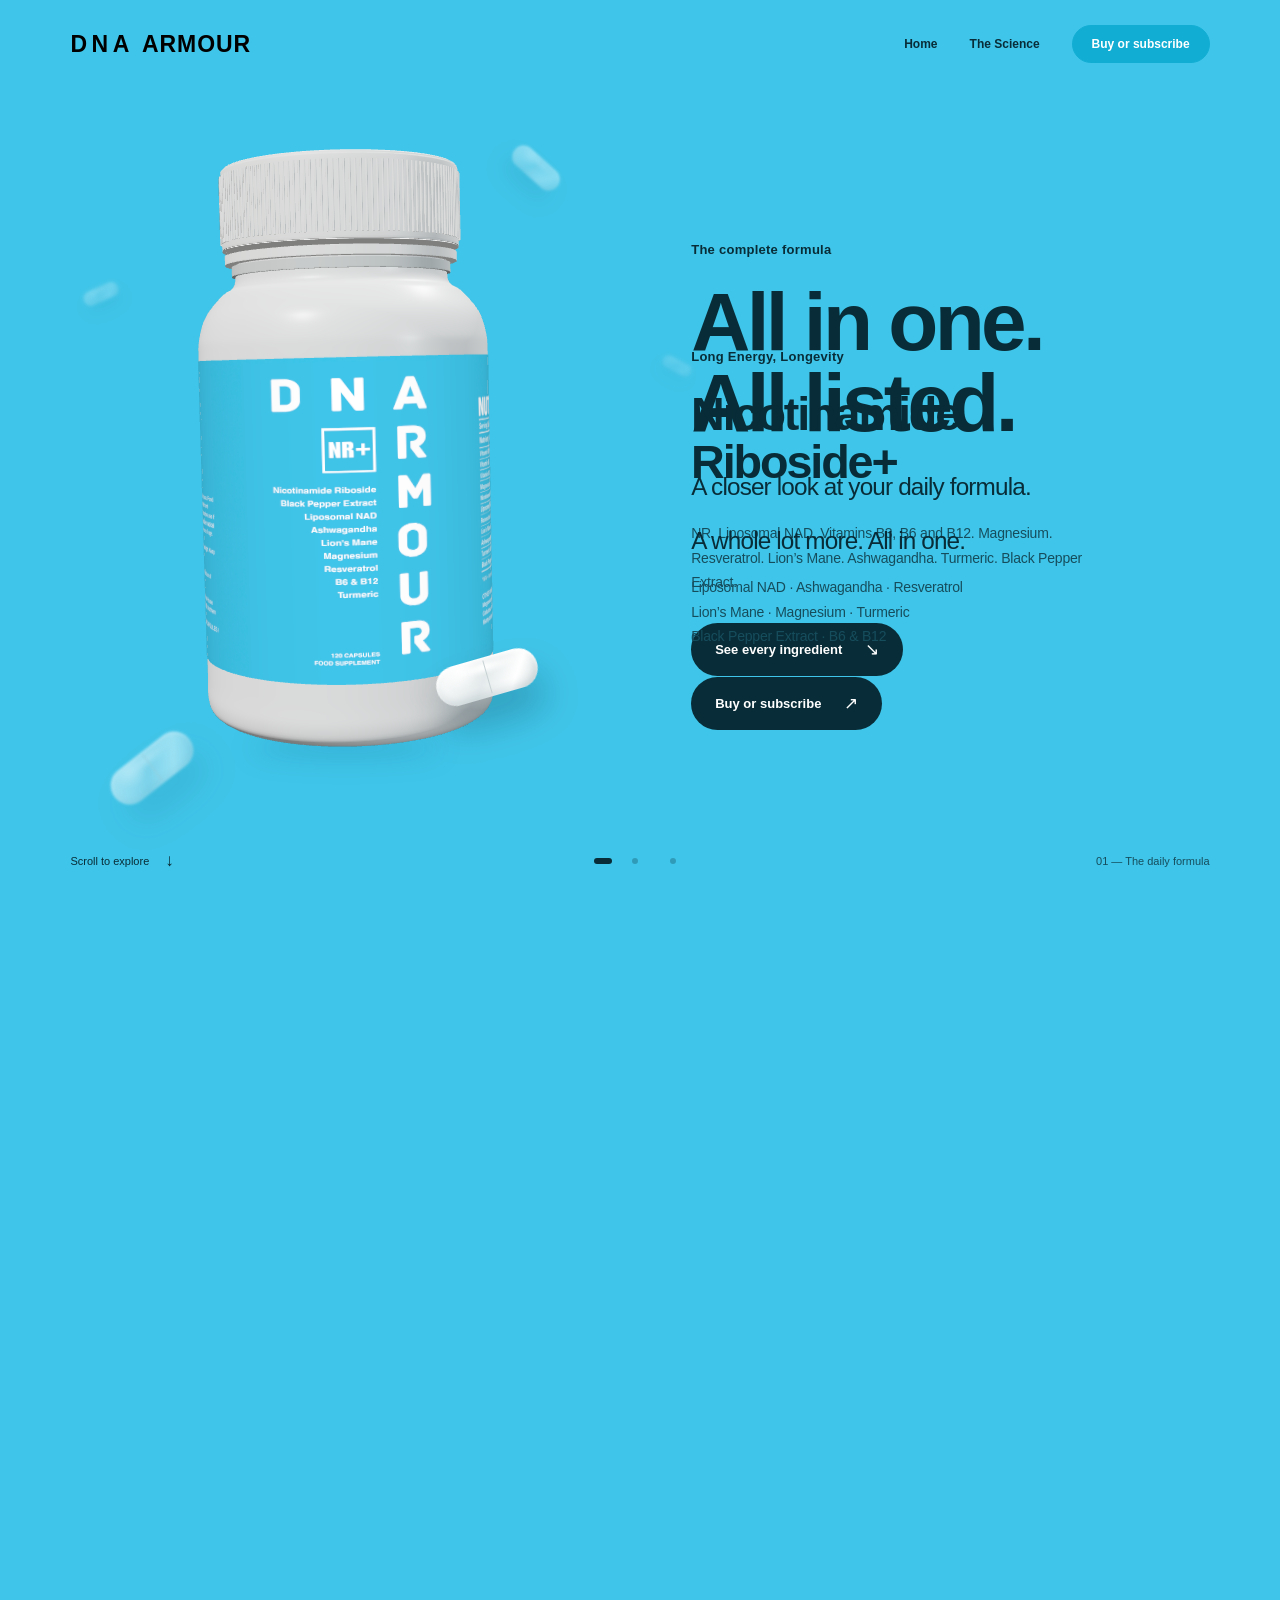
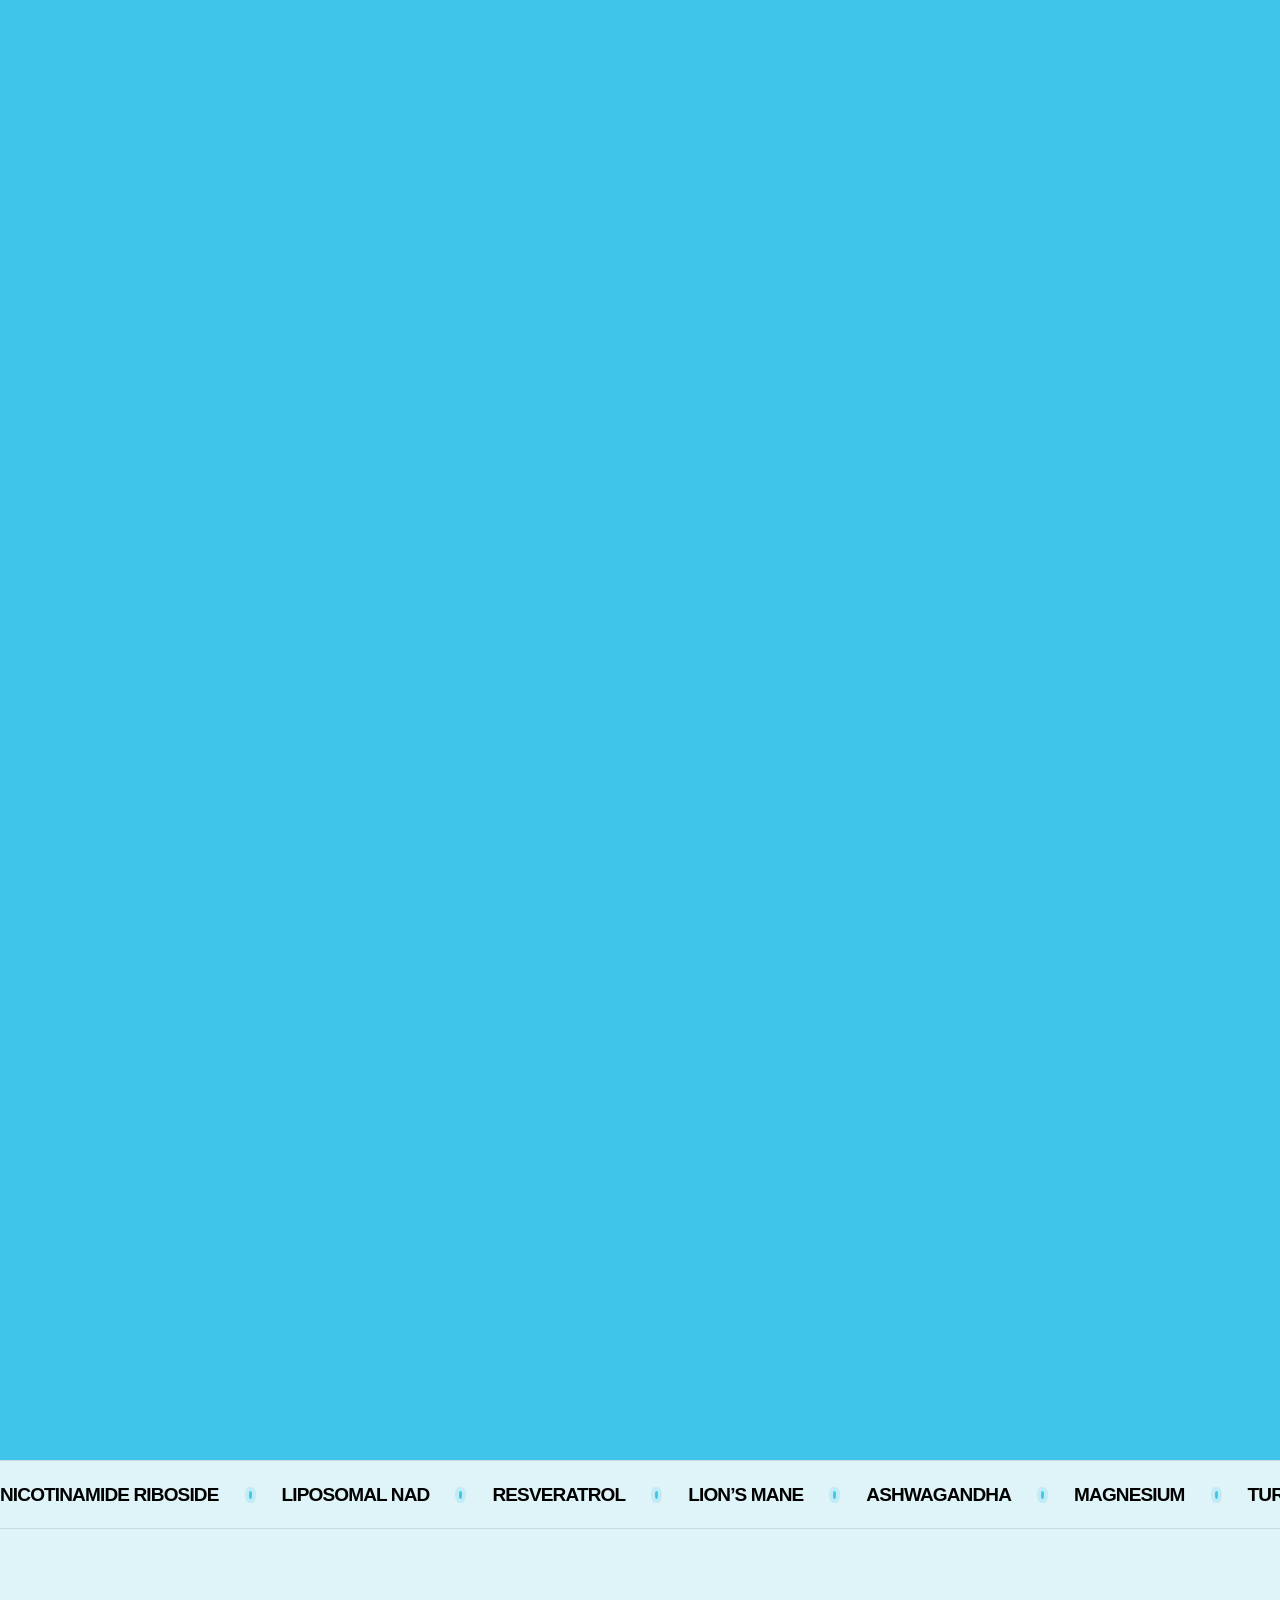
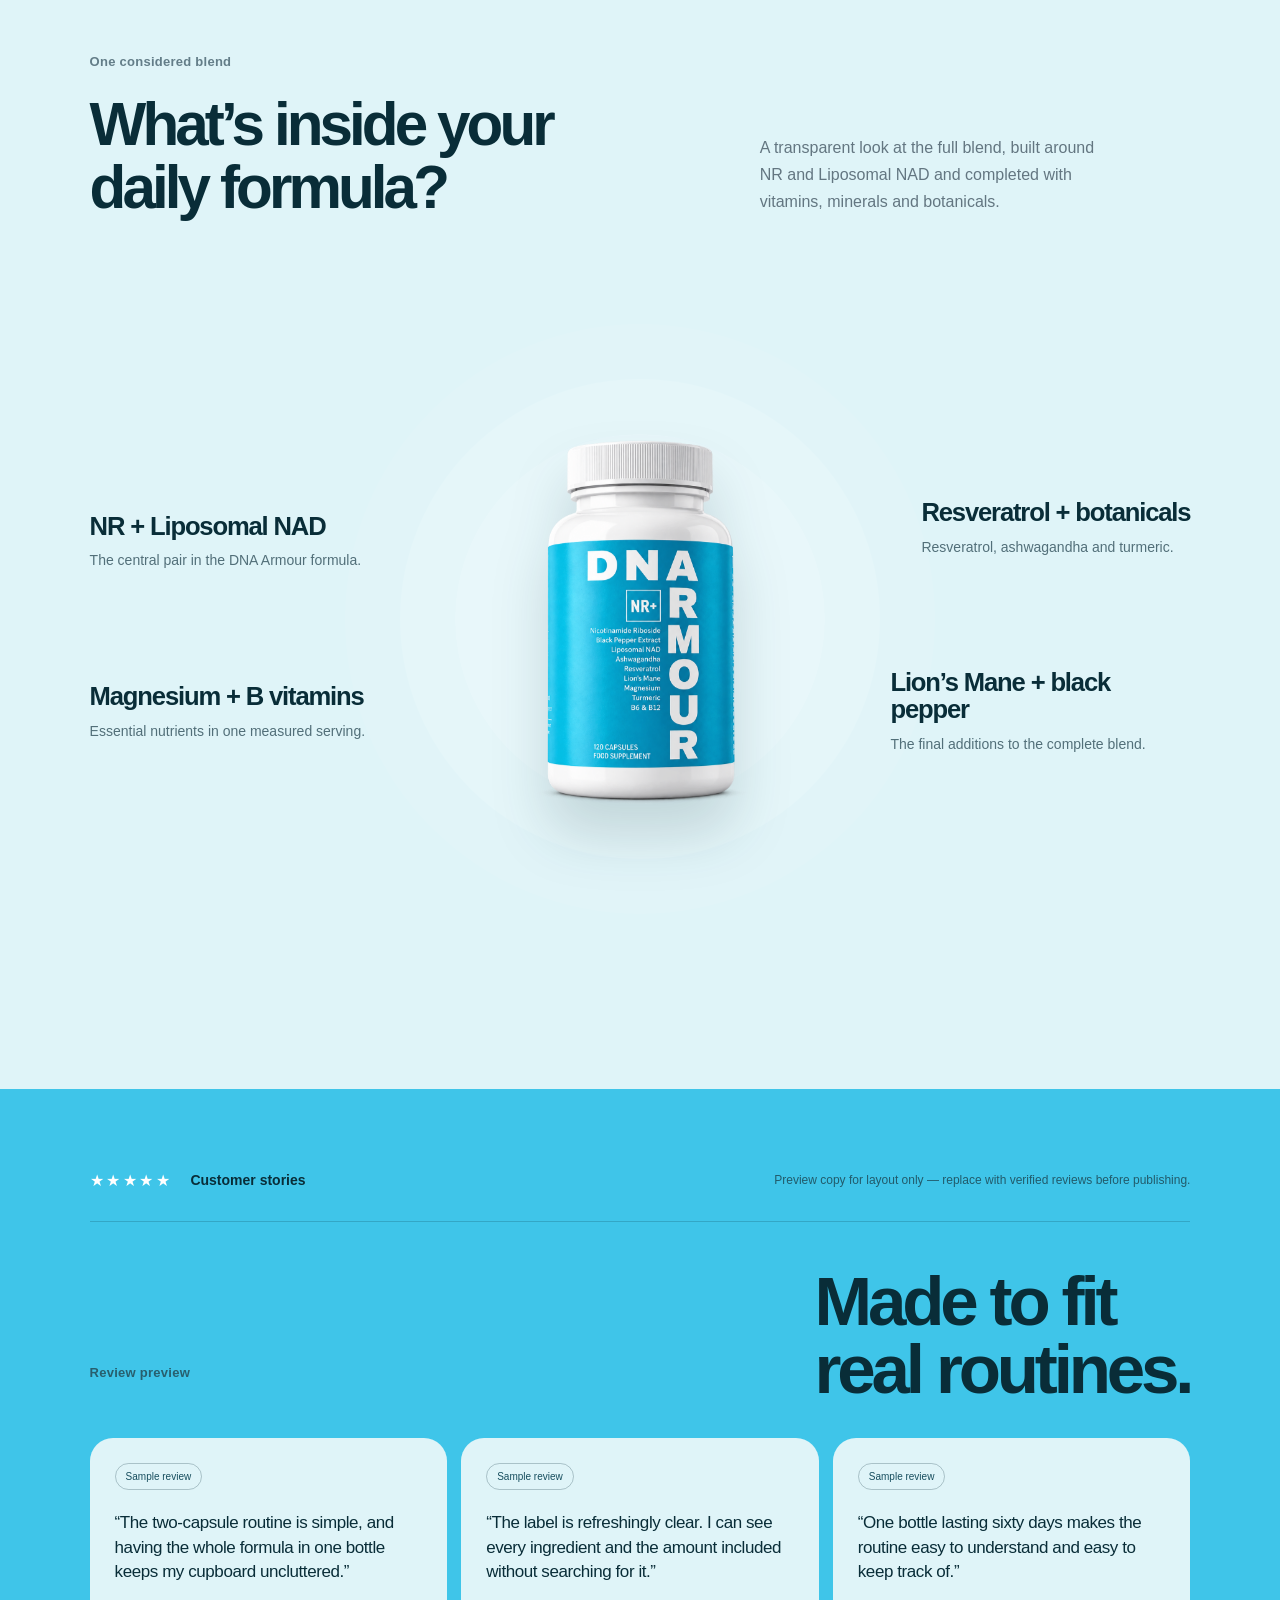
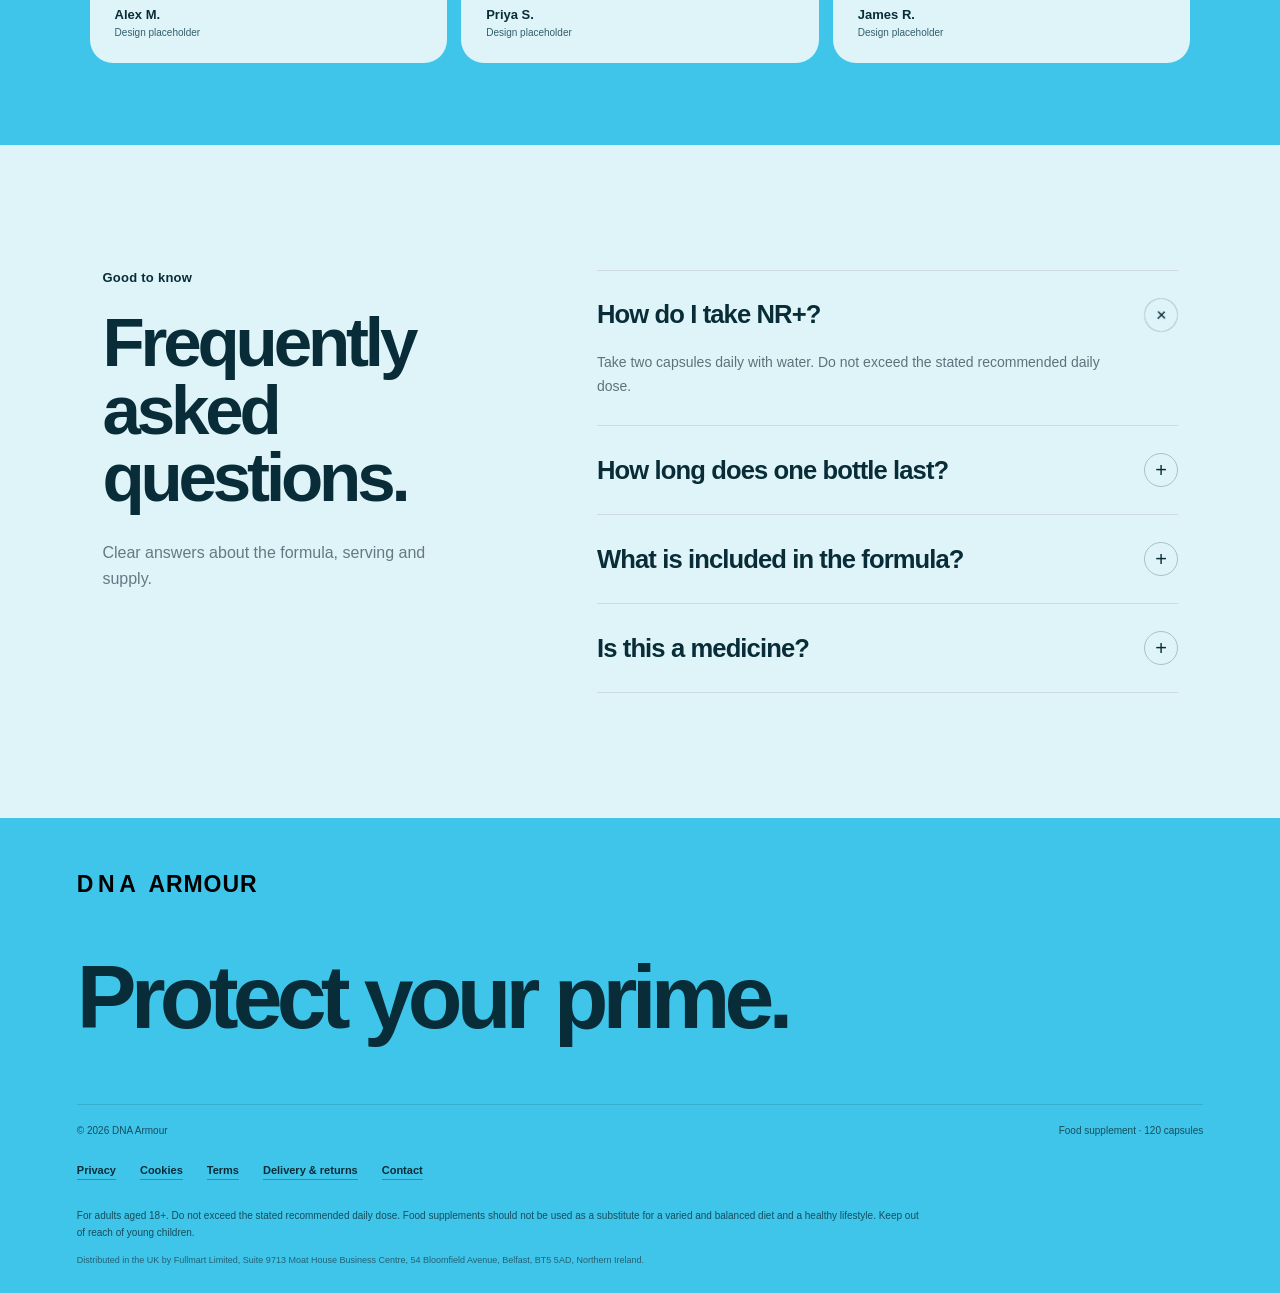
==== index.html @ 30b8a8f3 "Burger icon: solid black stroke, no button padding - stroke="#000" on all burger SVGs (was currentCo" ====
<!doctype html>
<html lang="en-GB">
<head>
  <meta charset="utf-8">
  <meta name="viewport" content="width=device-width, initial-scale=1">
  <meta name="description" content="DNA Armour NR+ - an all-in-one daily food supplement with Nicotinamide Riboside, Liposomal NAD, Resveratrol, Ashwagandha and essential vitamins.">
  <title>DNA Armour NR+ Nicotinamide Riboside | Protect Your Prime</title>
  <link rel="icon" href="data:image/svg+xml,%3Csvg xmlns='http://www.w3.org/2000/svg' viewBox='0 0 64 64'%3E%3Crect width='64' height='64' rx='14' fill='%233fc5e9'/%3E%3Cg fill='none' stroke='white' stroke-width='5' stroke-linecap='round' stroke-linejoin='round'%3E%3Cpolygon points='28,25.07 36,25.07 40,32 36,38.93 28,38.93 24,32'/%3E%3Cline x1='28' y1='25.07' x2='8' y2='8'/%3E%3Cline x1='36' y1='25.07' x2='56' y2='8'/%3E%3Cline x1='28' y1='38.93' x2='8' y2='56'/%3E%3Cline x1='36' y1='38.93' x2='56' y2='56'/%3E%3C/g%3E%3C/svg%3E">
  <link rel="stylesheet" href="styles.css">
  <script src="script.js" type="module"></script>
</head>
<body class="home-page">
  <a class="skip-link" href="#main">Skip to content</a>

  <header class="site-header home-header" data-header>
    <a class="brand header-wordmark" href="/" aria-label="DNA Armour home">
      <span class="brand-dna">DNA</span>
      <span class="brand-armour">ARMOUR</span>
    </a>
    <button class="nav-toggle" aria-label="Open menu" aria-expanded="false" aria-controls="primary-nav"><svg class="nav-toggle-svg" viewBox="0 0 24 24" width="24" height="24" fill="none" stroke="#000" stroke-linecap="round" stroke-linejoin="round" aria-hidden="true"><g class="icon-burger"><line x1="2" y1="5" x2="22" y2="5" stroke-width="2"/><line x1="2" y1="12" x2="22" y2="12" stroke-width="2"/><line x1="2" y1="19" x2="22" y2="19" stroke-width="2"/></g></svg><img class="icon-dna-img" src="assets/dna-icon.png" alt="" aria-hidden="true"></button>
    <nav id="primary-nav" aria-label="Primary navigation">
      <a href="/">Home</a>
      <a href="science.html">The Science</a>
      <a class="nav-cta" href="shop.html">Buy or subscribe</a>
    </nav>
  </header>

  <main id="main">
    <section class="story" id="top" aria-label="Discover DNA Armour NR+">
      <div class="product-stage">
        <div class="hero-capsules" aria-hidden="true">
          <i></i><i></i><i></i><i></i><i></i>
        </div>
        <div class="product-view" role="img" aria-label="Rotating white DNA Armour bottle, wrapped in the supplied cyan DNA label">
          <canvas id="bottle-canvas" aria-hidden="true"></canvas>
          <img class="bottle-fallback" src="assets/bottle-render.png" alt="" hidden>
          <span class="bottle-shadow" aria-hidden="true"></span>
        </div>
        <span class="hero-foreground-capsule" aria-hidden="true"></span>
        <div class="story-copy">
        <article class="story-step is-active" data-step="0">
          <div class="copy-card ingredient-roll-card formula-journey-card">
            <p class="eyebrow intro-only">Long Energy, Longevity</p>
            <div class="ingredient-roller">
              <ol class="ingredient-reel" aria-label="Ingredients in the daily formula">
                <li><h1>Nicotinamide<br> Riboside+</h1></li>
                <li><span>Liposomal NAD</span></li>
                <li><span>Resveratrol</span></li>
                <li><span>Lion’s Mane</span></li>
                <li><span>Ashwagandha</span></li>
                <li><span>Magnesium</span></li>
                <li><span>Turmeric</span></li>
                <li><span>Black Pepper<br> Extract</span></li>
                <li><span>Vitamin B3</span></li>
                <li><span>Vitamin B6</span></li>
                <li><span>Vitamin B12</span></li>
              </ol>
            </div>
            <div class="intro-only hero-support">
              <p class="lead">A whole lot more. All in one.</p>
              <p class="formula-summary">Liposomal NAD · Ashwagandha · Resveratrol<br>Lion’s Mane · Magnesium · Turmeric<br>Black Pepper Extract · B6 &amp; B12</p>
              <a class="pill-button" href="shop.html">Buy or subscribe <span aria-hidden="true">↗</span></a>
            </div>
            <p class="ingredient-roll-footer"><span data-ingredient-count aria-hidden="true">01 / 11</span><span>All in two daily capsules.</span></p>
          </div>
        </article>

        <article class="story-step" data-step="1">
          <div class="copy-card">
            <p class="eyebrow">The complete formula</p>
            <h2>All in one.<br>All listed.</h2>
            <p class="lead">A closer look at your daily formula.</p>
            <p class="formula-summary">NR. Liposomal NAD. Vitamins B3, B6 and B12. Magnesium. Resveratrol. Lion’s Mane. Ashwagandha. Turmeric. Black Pepper Extract.</p>
            <a class="pill-button" href="#ingredients">See every ingredient <span aria-hidden="true">↘</span></a>
          </div>
        </article>
        </div>
        <div class="story-bottom">
          <p class="scroll-cue">Scroll to explore <span aria-hidden="true">↓</span></p>
          <div class="story-controls" aria-label="Product views">
            <button type="button" data-view="0" aria-label="Front view" aria-pressed="true"><span></span></button>
            <button type="button" data-view="1" aria-label="Explore the ingredients" aria-pressed="false"><span></span></button>
            <button type="button" data-view="2" aria-label="Ingredients view" aria-pressed="false"><span></span></button>
          </div>
          <span class="view-caption">01 — The daily formula</span>
        </div>
      </div>
    </section>

    <section class="faq-section" aria-labelledby="faq-title">
      <div class="faq-heading reveal"><p class="eyebrow">Good to know</p><h2 id="faq-title">Frequently asked<br>questions.</h2><p>Clear answers about the formula, serving and supply.</p></div>
      <div class="faq-list reveal">
        <details open><summary>How do I take NR+?<span aria-hidden="true">+</span></summary><p>Take two capsules daily with water. Do not exceed the stated recommended daily dose.</p></details>
        <details><summary>How long does one bottle last?<span aria-hidden="true">+</span></summary><p>Each bottle contains 120 capsules, providing 60 daily servings at two capsules per day.</p></details>
        <details><summary>What is included in the formula?<span aria-hidden="true">+</span></summary><p>NR, Liposomal NAD, magnesium, resveratrol, Lion’s Mane, ashwagandha, turmeric, black pepper extract and vitamins B3, B6 and B12.</p></details>
        <details><summary>Is this a medicine?<span aria-hidden="true">+</span></summary><p>No. DNA Armour NR+ is a food supplement and should not replace a varied, balanced diet and healthy lifestyle.</p></details>
      </div>
    </section>

    <section class="trust-section" aria-labelledby="trust-title">
      <div class="trust-score reveal"><span aria-hidden="true">★★★★★</span><strong>Customer stories</strong><p>Preview copy for layout only — replace with verified reviews before publishing.</p></div>
      <div class="trust-heading reveal"><p class="eyebrow">Review preview</p><h2 id="trust-title">Made to fit<br>real routines.</h2></div>
      <div class="trust-grid review-grid">
        <article class="reveal"><span>Sample review</span><p class="review-quote">“The two-capsule routine is simple, and having the whole formula in one bottle keeps my cupboard uncluttered.”</p><div class="review-author"><strong>Alex M.</strong><small>Design placeholder</small></div></article>
        <article class="reveal"><span>Sample review</span><p class="review-quote">“The label is refreshingly clear. I can see every ingredient and the amount included without searching for it.”</p><div class="review-author"><strong>Priya S.</strong><small>Design placeholder</small></div></article>
        <article class="reveal"><span>Sample review</span><p class="review-quote">“One bottle lasting sixty days makes the routine easy to understand and easy to keep track of.”</p><div class="review-author"><strong>James R.</strong><small>Design placeholder</small></div></article>
      </div>
    </section>

    <section class="science-section" id="science" hidden>
      <div class="science-heading reveal">
        <p class="eyebrow">The science, clearly</p>
        <h2>What each ingredient<br>brings to the formula.</h2>
        <p>Beginning with the ingredients people know best, then moving into the compounds at the centre of current healthy-ageing research.</p>
      </div>

      <div class="science-grid">
        <article class="science-card science-card-wide reveal">
          <div class="science-art science-art-magnesium" aria-hidden="true"><span>Mg</span><i></i><i></i><i></i></div>
          <p class="science-index">01 · Essential mineral</p><h3>Magnesium</h3>
          <p>Magnesium helps hundreds of enzyme systems work and is required for energy production, muscle function and nerve signalling.</p>
          <a href="https://ods.od.nih.gov/factsheets/magnesium-healthProfessional/" target="_blank" rel="noopener">NIH fact sheet <span>↗</span></a>
        </article>

        <article class="science-card science-card-tall reveal">
          <svg class="science-art" viewBox="0 0 200 220" aria-hidden="true"><path d="M98 214c4-56 8-110 6-184M104 65c-32-5-50-18-64-42 35-3 58 10 64 42Zm0 42c28-10 49-28 59-54-37 1-58 18-59 54Zm-4 42c-30-4-53-21-65-48 39 0 61 17 65 48Z"/></svg>
          <p class="science-index">02 · Botanical</p><h3>Ashwagandha</h3>
          <p>Some preparations may help with stress and sleep. Human studies are often small and use different preparations, so the findings need careful interpretation.</p>
          <a href="https://www.nccih.nih.gov/health/ashwagandha" target="_blank" rel="noopener">NCCIH evidence summary <span>↗</span></a>
        </article>

        <article class="science-card reveal">
          <svg class="science-art science-art-root" viewBox="0 0 240 180" aria-hidden="true"><path d="M24 115c41-49 76-56 102-25 20-38 51-49 91-30-5 29-29 47-72 53-7 33-31 50-70 51 4-23-2-39-18-49-11 6-22 7-33 0Z"/><path d="m116 89-19-50m25 43 25-60m-54 81-56-26"/></svg>
          <p class="science-index">03 · Root + extract</p><h3>Turmeric + black pepper</h3>
          <p>Turmeric contains curcuminoids. Piperine from black pepper is often paired with curcumin to increase its bioavailability; clinical evidence remains mixed.</p>
          <a href="https://www.nccih.nih.gov/health/turmeric" target="_blank" rel="noopener">NCCIH evidence summary <span>↗</span></a>
        </article>

        <article class="science-card reveal">
          <svg class="science-art science-art-mushroom" viewBox="0 0 220 190" aria-hidden="true"><path d="M29 99c7-48 39-74 81-74 47 0 76 26 82 74-35 9-56 9-81 2-28 8-51 8-82-2Z"/><path d="M90 99c-1 34-9 49-24 70 29 9 59 9 88 0-17-22-23-38-24-69"/></svg>
          <p class="science-index">04 · Mushroom extract</p><h3>Lion’s Mane</h3>
          <p>Early human research has explored mood and cognitive function. Results from intervention studies are mixed, and larger trials are still needed.</p>
          <a href="https://pubmed.ncbi.nlm.nih.gov/38246232/" target="_blank" rel="noopener">Human evidence review <span>↗</span></a>
        </article>

        <article class="science-card science-card-wide science-card-cyan reveal">
          <div class="science-art science-art-nad" aria-hidden="true"><span>NR</span><i></i><span>NAD+</span><i></i></div>
          <p class="science-index">05 · Cellular cofactor research</p><h3>Nicotinamide Riboside + NAD</h3>
          <p>NR is a precursor the body can use to make NAD+, a cofactor central to cellular energy metabolism. Human trials show NR can raise blood NAD+; broader outcome benefits are still being studied.</p>
          <a href="https://pubmed.ncbi.nlm.nih.gov/37994989/" target="_blank" rel="noopener">Randomised human trial <span>↗</span></a>
        </article>

        <article class="science-card reveal">
          <svg class="science-art science-art-grape" viewBox="0 0 220 200" aria-hidden="true"><path d="M106 68c-4-23 3-42 23-56M121 34c24-16 44-16 60 0-21 15-41 15-60 0Z"/><circle cx="83" cy="80" r="23"/><circle cx="127" cy="82" r="23"/><circle cx="62" cy="119" r="23"/><circle cx="106" cy="121" r="23"/><circle cx="148" cy="120" r="23"/><circle cx="85" cy="158" r="23"/><circle cx="127" cy="160" r="23"/></svg>
          <p class="science-index">06 · Polyphenol</p><h3>Resveratrol</h3>
          <p>A plant polyphenol studied across many areas of human health. Reviews describe promising signals, while emphasising that larger, higher-quality clinical trials are needed.</p>
          <a href="https://pubmed.ncbi.nlm.nih.gov/38255828/" target="_blank" rel="noopener">Clinical-trial review <span>↗</span></a>
        </article>

        <article class="science-card science-card-dark reveal">
          <div class="science-art science-art-vitamins" aria-hidden="true"><span>B3</span><span>B6</span><span>B12</span></div>
          <p class="science-index">07 · Essential vitamins</p><h3>B vitamins</h3>
          <p>B6 supports more than 100 enzyme reactions involved in metabolism. B12 has a role in energy metabolism; extra B12 does not enhance performance when nutritional status is already sufficient.</p>
          <a href="https://ods.od.nih.gov/factsheets/VitaminB12-HealthProfessional/" target="_blank" rel="noopener">NIH fact sheet <span>↗</span></a>
        </article>
      </div>
      <a class="science-page-link" href="science.html">Explore all ingredient research <span aria-hidden="true">↗</span></a>
      <p class="science-note">This section explains the research landscape and does not claim that this product treats or prevents disease. Ingredient evidence does not establish the effect of the finished blend.</p>
    </section>

    <section class="marquee" aria-hidden="true">
      <div class="marquee-track">
        <span>Nicotinamide Riboside</span><i></i><span>Liposomal NAD</span><i></i><span>Resveratrol</span><i></i><span>Lion’s Mane</span><i></i><span>Ashwagandha</span><i></i><span>Magnesium</span><i></i><span>Turmeric</span><i></i><span>B6 + B12</span><i></i>
        <span>Nicotinamide Riboside</span><i></i><span>Liposomal NAD</span><i></i><span>Resveratrol</span><i></i><span>Lion’s Mane</span><i></i><span>Ashwagandha</span><i></i><span>Magnesium</span><i></i><span>Turmeric</span><i></i><span>B6 + B12</span><i></i>
      </div>
    </section>

    <section class="formula-section formula-showcase" id="formula">
      <div class="section-heading reveal">
        <p class="eyebrow">One considered blend</p>
        <h2>What’s inside your<br>daily formula?</h2>
        <p>A transparent look at the full blend, built around NR and Liposomal NAD and completed with vitamins, minerals and botanicals.</p>
      </div>
      <div class="formula-focus">
        <div class="formula-points formula-points-left">
          <article class="reveal"><h3>NR + Liposomal NAD</h3><p>The central pair in the DNA Armour formula.</p></article>
          <article class="reveal"><h3>Magnesium + B vitamins</h3><p>Essential nutrients in one measured serving.</p></article>
        </div>
        <div class="formula-product reveal"><img src="assets/dna-bottle-transparent.png" alt="DNA Armour NR+ bottle on a transparent background" loading="lazy"></div>
        <div class="formula-points formula-points-right">
          <article class="reveal"><h3>Resveratrol + botanicals</h3><p>Resveratrol, ashwagandha and turmeric.</p></article>
          <article class="reveal"><h3>Lion’s Mane + black pepper</h3><p>The final additions to the complete blend.</p></article>
        </div>
      </div>
    </section>

    <section class="statement-section" hidden>
      <div class="statement-mark reveal">“</div>
      <blockquote class="reveal">A stronger daily ritual should feel simple.</blockquote>
      <p class="reveal">Two capsules. One considered formula. No complicated stack.</p>
    </section>

    <section class="ingredients-section" id="ingredients" hidden>
      <div class="ingredients-intro reveal">
        <p class="eyebrow">Nutritional information</p>
        <h2>What’s inside.</h2>
        <p>Per daily intake of 2 capsules. 60 servings per container.</p>
        <a class="text-link dark-link" href="assets/dna-label.pdf" target="_blank" rel="noopener">View the complete label <span aria-hidden="true">↗</span></a>
      </div>

      <div class="ingredient-table reveal" role="table" aria-label="Nutritional information per two capsules">
        <div class="table-row table-head" role="row">
          <span role="columnheader">Nutrient / substance</span><span role="columnheader">Daily amount</span><span role="columnheader">% NRV</span>
        </div>
        <div class="table-row" role="row"><span role="cell">Vitamin B3 (Niacin)</span><strong role="cell">15 mg NE</strong><span role="cell">94%</span></div>
        <div class="table-row" role="row"><span role="cell">Vitamin B6</span><strong role="cell">5 mg</strong><span role="cell">357%</span></div>
        <div class="table-row" role="row"><span role="cell">Vitamin B12</span><strong role="cell">2,000 µg</strong><span role="cell">80,000%</span></div>
        <div class="table-row" role="row"><span role="cell">Magnesium</span><strong role="cell">50 mg</strong><span role="cell">13%</span></div>
        <div class="table-row" role="row"><span role="cell">Nicotinamide Riboside Chloride</span><strong role="cell">300 mg</strong><span role="cell">†</span></div>
        <div class="table-row" role="row"><span role="cell">Liposomal NAD <small>(as Nicotinamide Riboside)</small></span><strong role="cell">400 mg</strong><span role="cell">†</span></div>
        <div class="table-row" role="row"><span role="cell">Resveratrol <small>(trans-resveratrol 50%)</small></span><strong role="cell">150 mg</strong><span role="cell">†</span></div>
        <div class="table-row" role="row"><span role="cell">Lion’s Mane Extract</span><strong role="cell">25 mg</strong><span role="cell">†</span></div>
        <div class="table-row" role="row"><span role="cell">Ashwagandha Root Powder</span><strong role="cell">25 mg</strong><span role="cell">†</span></div>
        <div class="table-row" role="row"><span role="cell">Turmeric Root Powder</span><strong role="cell">25 mg</strong><span role="cell">†</span></div>
        <div class="table-row" role="row"><span role="cell">Black Pepper Extract</span><strong role="cell">5 mg</strong><span role="cell">†</span></div>
        <p class="table-note">NRV = Nutrient Reference Value · † NRV not established</p>
      </div>
    </section>

    <section class="ritual-section" id="ritual" hidden>
      <div class="ritual-visual reveal">
        <span class="ritual-ring ring-one"></span>
        <span class="ritual-ring ring-two"></span>
        <img src="assets/dna-bottle-transparent.png" alt="DNA Armour NR+ bottle on a transparent background" loading="lazy">
        <span class="ritual-capsules" aria-hidden="true"><i></i><i></i><i></i></span>
      </div>
      <div class="ritual-copy reveal">
        <p class="eyebrow">Your daily ritual</p>
        <h2>Two capsules.<br>Once a day.</h2>
        <p>120 capsules provide a 60-day supply when taken as the stated daily serving.</p>
        <div class="ritual-details">
          <div><span>Serving</span><strong>2 capsules</strong></div>
          <div><span>Supply</span><strong>60 days</strong></div>
          <div><span>Format</span><strong>Food supplement</strong></div>
        </div>
        <p class="caution">Do not exceed the stated recommended daily dose. Food supplements should not be used as a substitute for a varied and balanced diet and a healthy lifestyle.</p>
      </div>
    </section>
  </main>

  <footer>
    <a class="brand footer-brand header-wordmark" href="#top" aria-label="Back to top"><span class="brand-dna">DNA</span><span class="brand-armour">ARMOUR</span></a>
    <p>Protect your prime.</p>
    <div class="footer-meta">
      <span>© <span data-year></span> DNA Armour</span>
      <span>Food supplement · 120 capsules</span>
    </div>
    <nav class="legal-links" aria-label="Legal information"><a href="legal.html#privacy">Privacy</a><a href="legal.html#cookies">Cookies</a><a href="legal.html#terms">Terms</a><a href="legal.html#delivery">Delivery &amp; returns</a><a href="legal.html#contact">Contact</a></nav>
    <p class="footer-compliance">For adults aged 18+. Do not exceed the stated recommended daily dose. Food supplements should not be used as a substitute for a varied and balanced diet and a healthy lifestyle. Keep out of reach of young children.</p>
    <address>Distributed in the UK by Fullmart Limited, Suite 9713 Moat House Business Centre, 54 Bloomfield Avenue, Belfast, BT5 5AD, Northern Ireland.</address>
  </footer>
  <script>!function(){var b=document.querySelector('.nav-toggle'),h=document.querySelector('.site-header');if(!b)return;b.addEventListener('click',function(){var o=h.hasAttribute('data-nav-open');h[o?'removeAttribute':'setAttribute']('data-nav-open','');b.setAttribute('aria-expanded',o?'false':'true')});document.querySelectorAll('#primary-nav a').forEach(function(a){a.addEventListener('click',function(){h.removeAttribute('data-nav-open');b.setAttribute('aria-expanded','false')})});document.addEventListener('keydown',function(e){if(e.key==='Escape'){h.removeAttribute('data-nav-open');b.setAttribute('aria-expanded','false')}})}();</script>
</body>
</html>
---- styles.css ----
:root{--cyan:#3fc5e9;--ink:#092d38;--ink-soft:#315460;--mist:#dff4f8;--line:#dce3e6;--sans:-apple-system,BlinkMacSystemFont,"Helvetica Neue",Helvetica,Arial,sans-serif;--ease:cubic-bezier(.22,1,.36,1)}
*{box-sizing:border-box}html{scroll-behavior:smooth;scroll-padding-top:90px}body{margin:0;background:var(--mist);color:var(--ink);font-family:var(--sans);-webkit-font-smoothing:antialiased}a{color:inherit}img{display:block;max-width:100%}button{font:inherit}button,a{-webkit-tap-highlight-color:transparent}a:focus-visible,button:focus-visible{outline:3px solid #08384a;outline-offset:5px}.skip-link{position:fixed;top:-100px;left:16px;z-index:100;background:white;padding:12px}.skip-link:focus{top:12px}[hidden]{display:none!important}
.site-header{position:fixed;inset:0 0 auto;z-index:30;display:flex;align-items:center;justify-content:space-between;height:88px;padding:0 5.5vw;transition:background .3s,box-shadow .3s}.site-header.is-scrolled{background:rgb(255 255 255 / .86);backdrop-filter:blur(18px);box-shadow:0 1px 0 #092d3810}.site-header.on-story{background:transparent;box-shadow:none;backdrop-filter:none}.brand{display:inline-grid;grid-template-columns:auto auto;align-items:center;gap:3px 9px;text-decoration:none;font-weight:800}.brand-dna{font-size:25px;letter-spacing:5px;line-height:1}.brand-armour{grid-column:1;grid-row:2;font-size:8px;letter-spacing:3px}.brand-mark{grid-column:2;grid-row:1 / 3;border:1px solid;padding:7px 4px;font-size:11px;letter-spacing:-.6px}nav{display:flex;align-items:center;gap:32px;font-size:12px;font-weight:550}nav a{text-decoration:none}.nav-cta{border:1px solid #092d383d;border-radius:30px;padding:11px 19px}nav a:hover{opacity:.65}
.story{height:340svh;background:var(--cyan);position:relative}.product-stage{height:100svh;min-height:660px;position:sticky;top:0;overflow:hidden;background:var(--cyan)}.product-view{position:absolute;left:3%;top:11%;width:48%;height:76%;will-change:transform}#bottle-canvas{position:relative;z-index:2;display:block;width:100%;height:100%}.bottle-fallback{position:absolute;inset:0;width:100%;height:100%;object-fit:contain;z-index:2}.bottle-shadow{position:absolute;left:33%;bottom:1%;width:34%;height:20px;border-radius:50%;background:#04576d2e;filter:blur(13px)}
.story-copy{position:absolute;left:54%;right:6%;top:15%;bottom:13%;display:grid;align-items:center}.story-step{grid-area:1/1;visibility:hidden;opacity:0;transform:translateY(18px);transition:opacity .32s,transform .5s var(--ease),visibility .32s;pointer-events:none}.story-step.is-active{visibility:visible;opacity:1;transform:none;pointer-events:auto}.copy-card{max-width:580px}.eyebrow{margin:0 0 24px;font-size:13px;font-weight:650;letter-spacing:.02em}h1,h2,h3,blockquote{margin:0;font-weight:650;letter-spacing:-.065em}h1,.story h2{font-size:clamp(64px,6.4vw,104px);line-height:.99;font-weight:650}.title-dot{color:white}.lead{font-size:clamp(20px,1.9vw,28px);letter-spacing:-.035em;line-height:1.32;font-weight:500;margin:28px 0 0}.formula-summary{font-size:14px;line-height:1.75;color:#164d5d;margin:18px 0 0;max-width:420px;letter-spacing:-.015em}.pill-button{display:inline-flex;align-items:center;gap:23px;border-radius:40px;background:var(--ink);color:white;text-decoration:none;font-size:13px;font-weight:550;padding:16px 24px;margin-top:28px;transition:background .2s,transform .2s}.pill-button:hover{background:#174858;transform:translateY(-2px)}.pill-button span{font-size:17px}.product-meta{font-size:11px;font-weight:500;letter-spacing:.015em;margin:19px 0;color:#164d5d}.product-meta span{padding:0 8px}.mini-stats{display:flex;gap:42px;margin-top:30px}.mini-stats>span{display:grid;gap:8px;font-size:12px;color:#164d5d}.mini-stats strong{font-size:45px;font-weight:600;letter-spacing:-.055em;color:var(--ink)}.story-bottom{position:absolute;left:5.5%;right:5.5%;bottom:29px;display:flex;align-items:center;justify-content:space-between}.scroll-cue{font-size:11px;display:flex;gap:16px;align-items:center;margin:0}.scroll-cue>span{font-size:17px}.story-controls{position:absolute;left:50%;transform:translateX(-50%);display:flex;gap:2px}.story-controls button{border:0;background:transparent;width:36px;height:36px;padding:10px;cursor:pointer}.story-controls span{display:block;width:6px;height:6px;border-radius:5px;background:#092d3845;transition:width .25s,background .25s}.story-controls button[aria-pressed=true] span{width:18px;background:var(--ink)}.view-caption{font-size:11px;color:#164d5d}
.marquee{background:white;border-bottom:1px solid #e8ecee;padding:25px 5.5%;overflow:hidden}.marquee-track{display:flex;justify-content:space-around;align-items:center;gap:26px;white-space:nowrap;font-size:11px;font-weight:550;color:#55707b}.marquee-track>*:nth-child(n+9){display:none}.marquee i{width:3px;height:3px;background:#92a6af;border-radius:50%}
.formula-section{padding:120px 6%;max-width:1600px;margin:auto}.section-heading{display:grid;grid-template-columns:1.5fr 1fr;gap:24px;margin-bottom:55px;align-items:end}.section-heading .eyebrow{grid-column:1/-1;margin:0;color:#637d88}.section-heading h2,.ingredients-intro h2,.ritual-copy h2{font-size:clamp(40px,4.7vw,72px);line-height:1.05}.section-heading>p:last-child{max-width:360px;margin:0 0 4px;line-height:1.7;font-size:16px;color:#637681}.formula-grid{display:grid;grid-template-columns:1.15fr 1fr;gap:18px}.formula-card{position:relative;border-radius:25px;background:white;padding:36px;overflow:hidden;min-height:250px}.formula-card-feature{grid-row:span 2;background:var(--cyan)}.card-number{position:absolute;right:30px;top:33px;font-size:11px;opacity:.5}.card-kicker{font-size:11px;font-weight:600;letter-spacing:.02em;margin:0 0 35px}.formula-card h3{font-size:34px;line-height:1.1;max-width:380px;letter-spacing:-.05em}.formula-card-feature h3{font-size:50px}.formula-card p:last-of-type{max-width:370px;font-size:14px;line-height:1.7;color:#4d6670}.formula-card-feature p:last-of-type{color:#164d5d}.orb{position:absolute;right:-65px;bottom:-130px;width:330px;height:330px;border:1px solid #ffffff70;border-radius:50%;display:grid;place-items:center;box-shadow:inset 0 0 0 50px #ffffff10,inset 0 0 0 100px #ffffff10}.orb span{font-size:65px;font-weight:650;color:#fff;letter-spacing:-.06em;transform:translate(-25px,-48px)}
.statement-section{background:#092d38;color:white;padding:130px 7%;text-align:center}.statement-mark{display:none}blockquote{font-size:clamp(38px,5.7vw,85px);max-width:1000px;line-height:1.08;margin:auto}.statement-section p{color:#a4c0ca;font-size:15px;line-height:1.6;margin-top:30px}
.ingredients-section{display:grid;grid-template-columns:.85fr 1.15fr;gap:8%;padding:120px 6%;background:#dff4f8}.ingredients-intro{position:sticky;top:130px;align-self:start}.ingredients-intro>p:not(.eyebrow){font-size:15px;line-height:1.7;color:#637681;max-width:300px}.text-link{display:inline-flex;gap:25px;align-items:center;text-decoration:none;font-size:13px;font-weight:550;margin-top:20px;border-bottom:1px solid #aab9bf;padding-bottom:7px}.ingredient-table{border-top:1px solid #173d4b}.table-row{display:grid;grid-template-columns:1.7fr .65fr .42fr;gap:16px;padding:18px 0;border-bottom:1px solid #e2e9ec;font-size:13px;align-items:baseline}.table-head{font-size:10px;color:#637681;font-weight:550}.table-row strong{font-weight:600}.table-row small{display:block;font-size:10px;margin-top:5px;color:#637681}.table-note{font-size:10px;color:#637681;line-height:1.6}
.ritual-section{display:grid;grid-template-columns:1fr 1fr;background:#e9f6f9}.ritual-visual{position:relative;min-height:640px;display:grid;place-items:center;overflow:hidden}.ritual-visual img{width:90%;max-height:650px;object-fit:contain;position:relative;z-index:1}.ritual-ring{display:none}.ritual-copy{padding:100px 10% 100px 5%;align-self:center}.ritual-copy>p:not(.eyebrow){font-size:15px;line-height:1.7;color:#637681}.ritual-details{margin:32px 0;border-top:1px solid #c5dce3}.ritual-details div{display:flex;justify-content:space-between;padding:18px 0;border-bottom:1px solid #c5dce3;font-size:12px}.ritual-details strong{font-weight:600}.ritual-copy p.caution{font-size:10px}footer{background:var(--cyan);padding:55px 6% 25px}.footer-brand{margin-bottom:50px}footer>p{font-size:clamp(40px,7vw,100px);font-weight:650;letter-spacing:-.065em;margin:0 0 55px}.footer-meta{display:flex;justify-content:space-between;border-top:1px solid #092d3826;padding-top:20px;font-size:10px;color:#164d5d}
.reveal{opacity:1}.js-ready .reveal{opacity:0;transform:translateY(22px);transition:opacity .7s,transform .9s var(--ease)}.js-ready .reveal.is-visible{opacity:1;transform:none}
@media(min-width:1700px){.product-view{left:8%;width:40%}.story-copy{right:12%}}
@media(max-width:760px){.site-header{height:67px;padding:0 22px}.brand-dna{font-size:20px}.brand-armour{font-size:6px}.brand-mark{font-size:9px;padding:5px 3px}nav{gap:0}.nav-cta{font-size:11px;padding:9px 15px}.story{height:330svh}.product-stage{min-height:620px}.product-view{top:8%;left:10%;width:80%;height:36%}.bottle-shadow{bottom:0;height:12px;width:26%;left:37%;filter:blur(10px)}.story-copy{left:7%;right:7%;top:67%;bottom:8%;align-items:start;text-align:center}.copy-card{max-width:430px;margin:auto}.eyebrow{font-size:10px;margin:0 0 12px}h1,.story h2{font-size:clamp(40px,10.4vw,62px);line-height:.99;letter-spacing:-.065em}.story h1 br{display:none}.story h1{font-size:clamp(36px,9.1vw,53px);white-space:nowrap}.lead{font-size:18px;line-height:1.25;margin-top:15px}.lead br{display:none}.formula-summary{font-size:10px;line-height:1.6;max-width:320px;margin:13px auto 0}.pill-button{font-size:11px;padding:12px 19px;gap:16px;margin-top:17px}.pill-button span{font-size:14px}.product-meta{font-size:9px;margin-top:12px}.story-bottom{left:22px;right:22px;bottom:15px}.view-caption{display:none}.scroll-cue{font-size:9px;gap:9px}.scroll-cue span{font-size:13px}.story-controls{left:auto;right:0;transform:none}.story-controls button{width:29px;height:29px;padding:9px}.mini-stats{justify-content:center;gap:40px;margin-top:17px}.mini-stats strong{font-size:34px}.mini-stats>span{font-size:10px;gap:3px}.marquee{padding:22px;}.marquee-track{font-size:9px;gap:16px;justify-content:center}.marquee-track>*:nth-child(n+6){display:none}.formula-section{padding:75px 22px}.section-heading{grid-template-columns:1fr;gap:18px;margin-bottom:32px}.section-heading>p:last-child{font-size:14px}.section-heading h2,.ingredients-intro h2,.ritual-copy h2{font-size:42px}.formula-grid{grid-template-columns:1fr}.formula-card{padding:28px;border-radius:20px;min-height:220px}.formula-card-feature{min-height:390px;grid-row:auto}.formula-card h3{font-size:31px}.formula-card-feature h3{font-size:39px;max-width:290px}.card-number{right:25px;top:27px}.statement-section{padding:85px 24px}.statement-section p{font-size:12px}.ingredients-section{display:block;padding:75px 22px}.ingredients-intro{position:static;margin-bottom:36px}.table-row{font-size:11px;gap:8px;padding:15px 0;grid-template-columns:1.6fr .7fr .45fr}.table-head{font-size:9px}.table-row small{font-size:9px}.ritual-section{grid-template-columns:1fr}.ritual-visual{min-height:400px;height:52svh}.ritual-visual img{height:100%;width:90%}.ritual-copy{padding:35px 25px 70px}.footer-meta{font-size:9px;gap:14px}footer{padding:40px 23px 25px}footer>p{font-size:41px;margin-bottom:40px}}
@media(max-height:740px) and (max-width:760px){.product-view{top:10%;height:38%}.story-copy{top:55%}.formula-summary{margin-top:9px;font-size:9px}.lead{font-size:16px;margin-top:11px}.pill-button{margin-top:12px}.product-meta{margin-top:10px}.story .eyebrow{margin-bottom:10px}}
.ingredient-roll-card{width:100%}.story .ingredient-roll-card h2{font-size:13px;letter-spacing:.02em;line-height:1.4;margin-bottom:28px}
.ingredient-roller{--row-height:110px;height:calc(var(--row-height)*3);overflow:hidden;mask-image:linear-gradient(transparent,#000 22%,#000 78%,transparent);-webkit-mask-image:linear-gradient(transparent,#000 22%,#000 78%,transparent)}
.ingredient-reel{list-style:none;margin:0;padding:0;will-change:transform}.ingredient-reel li{height:var(--row-height);display:flex;align-items:center;font-size:clamp(32px,3.65vw,57px);font-weight:650;line-height:1.03;letter-spacing:-.045em}
.ingredient-roll-footer{display:flex;gap:25px;align-items:center;margin:28px 0 0;font-size:12px;color:#164d5d}.ingredient-roll-footer>span:first-child{font-variant-numeric:tabular-nums;font-weight:600}
@media(max-width:760px){.story .ingredient-roll-card h2{font-size:11px;margin-bottom:12px}.ingredient-roller{--row-height:56px}.ingredient-reel li{justify-content:center;font-size:31px}.ingredient-roll-footer{justify-content:center;font-size:10px;margin-top:16px;gap:18px}}
@media(max-height:740px) and (max-width:760px){.ingredient-roller{--row-height:58px}.ingredient-reel li{font-size:28px}.ingredient-roll-footer{margin-top:12px}}
@media(prefers-reduced-motion:reduce){.ingredient-roller{height:auto;mask-image:none;-webkit-mask-image:none}.ingredient-reel{display:grid;grid-template-columns:1fr 1fr;gap:10px 18px;transform:none!important}.ingredient-reel li{height:auto;font-size:18px;line-height:1.3;opacity:1!important;letter-spacing:-.02em}.ingredient-reel br{display:none}.ingredient-roll-footer>span:first-child{display:none}}
h1,.story h2{letter-spacing:-.045em}.story h1{word-spacing:.015em}
@media(prefers-reduced-motion:reduce){html{scroll-behavior:auto}*,*::before,*::after{transition:none!important;animation:none!important}.js-ready .reveal{opacity:1;transform:none}}
.intro-card{transform:translateY(143px)}
.intro-card>*:not(.hero-ingredient-title){opacity:var(--intro-visibility,1);transition:opacity .16s linear}
.hero-ingredient-title{font-size:clamp(32px,3.65vw,57px)!important;line-height:1.03!important;letter-spacing:-.045em!important}
.science-section{padding:125px 6% 145px;background:#edf4f5}.science-heading{display:grid;grid-template-columns:1.45fr .75fr;gap:24px;align-items:end;max-width:1450px;margin:0 auto 65px}.science-heading .eyebrow{grid-column:1/-1;color:#607983;margin:0}.science-heading h2{font-size:clamp(48px,6vw,92px);line-height:.98;letter-spacing:-.06em;margin:0}.science-heading>p:last-child{font-size:16px;line-height:1.7;color:#60737b;max-width:390px;margin:0 0 5px}.science-grid{max-width:1450px;margin:auto;display:grid;grid-template-columns:repeat(12,1fr);grid-auto-flow:dense;gap:18px}.science-card{grid-column:span 4;min-height:440px;position:relative;overflow:hidden;padding:38px;border-radius:30px;background:rgba(255,255,255,.62);display:flex;flex-direction:column;isolation:isolate}.science-card-wide{grid-column:span 8}.science-card-tall{grid-row:span 2;min-height:898px}.science-card-cyan{background:var(--cyan)}.science-card-dark{background:var(--ink);color:white}.science-index{font-size:11px;font-weight:600;letter-spacing:.03em;margin:0 0 auto;color:#58717a}.science-card-dark .science-index{color:#9eb5bd}.science-card h3{font-size:clamp(33px,3.2vw,52px);line-height:1.02;max-width:760px;margin:100px 0 18px;position:relative;z-index:2}.science-card>p:not(.science-index){font-size:14px;line-height:1.7;color:#526b74;max-width:590px;margin:0 0 25px;position:relative;z-index:2}.science-card-dark>p:not(.science-index){color:#bfd0d6}.science-card>a{font-size:11px;font-weight:600;text-decoration:none;margin-top:auto;position:relative;z-index:2;display:inline-flex;gap:13px;align-items:center;width:max-content;border-bottom:1px solid currentColor;padding-bottom:5px}.science-art{position:absolute;right:-12px;top:15px;width:45%;height:49%;opacity:.12;stroke:currentColor;fill:none;stroke-width:2;z-index:-1}.science-card-wide .science-art{width:38%;height:65%}.science-art-magnesium{border:1px solid;border-radius:50%;right:5%;top:8%;aspect-ratio:1;height:auto;display:grid;place-items:center;font-size:74px;font-weight:650}.science-art-magnesium i{position:absolute;border:1px solid;border-radius:50%;inset:12%}.science-art-magnesium i:nth-child(3){inset:25%}.science-art-magnesium i:nth-child(4){inset:39%}.science-art-nad{display:flex;align-items:center;justify-content:center;gap:34px;font-size:42px;font-weight:650;right:3%;top:15%;height:58%}.science-art-nad i{width:10px;height:10px;border-radius:50%;background:currentColor;position:relative}.science-art-nad i::after{content:"";position:absolute;width:35px;height:1px;background:currentColor;top:5px;right:8px}.science-art-vitamins{display:flex;gap:12px;right:2%;top:10%;width:49%;height:auto}.science-art-vitamins span{display:grid;place-items:center;width:90px;aspect-ratio:1;border:1px solid;border-radius:50%;font-size:26px;font-weight:650}.science-note{max-width:1450px;margin:30px auto 0;color:#72848b;font-size:10px;line-height:1.55}
.shop-page{background:#dff4f8;min-height:100svh}.shop-page .site-header{background:rgba(223,244,248,.9);backdrop-filter:blur(18px)}.shop-main{min-height:100svh;display:grid;grid-template-columns:1.05fr .95fr;padding:115px 6% 55px;gap:5%;align-items:center}.shop-visual{height:75svh;min-height:560px;background:var(--cyan);border-radius:34px;display:grid;place-items:center;position:relative;overflow:hidden}.shop-visual::before{content:"";position:absolute;width:70%;aspect-ratio:1;border:1px solid #fff8;border-radius:50%;box-shadow:0 0 0 70px #fff1,0 0 0 140px #fff1}.shop-visual img{width:85%;height:90%;object-fit:contain;position:relative}.shop-copy{max-width:590px}.shop-copy h1{font-size:clamp(55px,5.8vw,90px);line-height:.95}.shop-intro{font-size:19px;line-height:1.55;color:#536b74;max-width:520px}.purchase-options{display:grid;gap:11px;border:0;padding:0;margin:35px 0 25px}.purchase-option{display:grid;grid-template-columns:auto 1fr auto;align-items:center;gap:15px;padding:20px 22px;background:white;border:1.5px solid transparent;border-radius:18px;cursor:pointer}.purchase-option:has(input:checked){border-color:var(--ink)}.purchase-option input{accent-color:var(--ink);width:18px;height:18px}.purchase-option strong{font-size:15px}.purchase-option small{display:block;color:#687d85;margin-top:4px}.purchase-option>span:last-child{font-size:12px;color:#687d85}.purchase-action{width:100%;border:0;border-radius:50px;background:var(--ink);color:white;padding:18px 22px;font-weight:600;cursor:pointer}.purchase-action:hover{background:#174858}.purchase-note{min-height:20px;font-size:11px;color:#5d727a;text-align:center}.shop-points{display:flex;gap:25px;list-style:none;padding:0;margin:32px 0 0;font-size:11px;color:#5d727a}.shop-points li::before{content:"✓";margin-right:7px;color:var(--ink)}
@media(max-width:900px){.science-grid{grid-template-columns:1fr 1fr}.science-card,.science-card-wide{grid-column:span 1}.science-card-tall{grid-row:auto;min-height:440px}.shop-main{grid-template-columns:1fr;padding-top:95px}.shop-visual{height:55svh;min-height:440px}.shop-copy{padding:25px 0}}
@media(max-width:760px){.hero-ingredient-title{font-size:clamp(39px,10.4vw,54px)!important;white-space:normal!important}.story h1.hero-ingredient-title br{display:block}.science-section{padding:80px 22px}.science-heading{grid-template-columns:1fr;margin-bottom:35px}.science-heading h2{font-size:46px}.science-heading>p:last-child{font-size:14px}.science-grid{grid-template-columns:1fr;gap:13px}.science-card,.science-card-wide{grid-column:1;min-height:390px;padding:29px;border-radius:23px}.science-card h3{margin-top:90px;font-size:38px}.science-card .science-art{width:52%}.science-card-wide .science-art{width:47%}.science-art-vitamins{width:64%!important}.science-art-vitamins span{width:65px}.shop-main{padding:82px 18px 40px}.shop-visual{height:48svh;min-height:350px;border-radius:25px}.shop-copy h1{font-size:49px}.shop-intro{font-size:16px}.shop-points{flex-wrap:wrap;gap:12px 20px}}
@media(max-width:760px){.intro-card{transform:translateY(39px)}.hero-ingredient-title{font-size:31px!important}}
.header-wordmark{display:flex;align-items:baseline;gap:8px;line-height:1}.header-wordmark .brand-dna{font-size:23px;letter-spacing:.2em}.header-wordmark .brand-armour{grid-column:auto;grid-row:auto;font-size:23px;letter-spacing:.04em;color:var(--ink);transition:color .25s}.home-header.on-story .header-wordmark .brand-armour{color:white}@media(max-width:760px){.header-wordmark{gap:6px}.header-wordmark .brand-dna,.header-wordmark .brand-armour{font-size:17px}}
.product-view{left:5%;width:44%;height:74%}
.formula-journey-card{position:relative}
.formula-journey-card>.eyebrow{position:absolute;top:18px;z-index:2}
.formula-journey-card .ingredient-reel h1{font:inherit;letter-spacing:inherit;line-height:inherit}
.formula-journey-card .intro-only{opacity:var(--intro-visibility,1);transition:opacity .12s linear}
.formula-journey-card .hero-support{position:absolute;top:224px;left:0;z-index:2}
.formula-journey-card .ingredient-roll-footer{opacity:var(--carousel-visibility,0);transition:opacity .12s linear}
@media(max-width:760px){.product-view{left:13%;width:74%;height:42%}.formula-journey-card>.eyebrow{left:0;right:0;top:0}.formula-journey-card .hero-support{top:127px;left:0;right:0}}
@media(max-width:760px){.story .formula-journey-card h1 br{display:block}}
.science-section .science-grid{max-width:1240px;gap:14px}.science-section .science-card{min-height:370px;padding:31px;border-radius:24px}.science-section .science-card-tall{min-height:754px}.science-section .science-card:nth-child(3n+1){background:#dff4f8}.science-section .science-card:nth-child(3n+2){background:#ccecf3}.science-section .science-card:nth-child(3n){background:#eef8fa;color:var(--ink)}.science-section .science-card:nth-child(3n) .science-index,.science-section .science-card:nth-child(3n) p{color:#526b74}.science-section .science-card h3{margin-top:78px}.science-page-link{display:flex;width:max-content;margin:34px auto 0;padding:14px 20px;border:1px solid #91b9c3;border-radius:99px;text-decoration:none;font-size:12px;font-weight:600;gap:18px}.shop-photo{background:#e8f6fb}.shop-photo::before{display:none}.shop-photo img{width:100%;height:100%;object-fit:cover}.science-page .science-section{padding-top:150px}.science-page .site-header{background:rgba(223,244,248,.9);backdrop-filter:blur(18px)}
body:not(.science-page) .science-section .science-card:nth-child(n+4){display:none}
@media(max-width:760px){.science-section .science-card{min-height:330px;padding:26px}.science-section .science-card-tall{min-height:330px}.science-section .science-card h3{margin-top:68px}.shop-photo img{object-position:center 42%}}
.science-page .science-heading h1{font-size:clamp(48px,6vw,92px);line-height:.98;letter-spacing:-.06em;margin:0}
.statement-section{background:var(--cyan);color:var(--ink)}.statement-section p{color:#165364}
.ritual-visual img{width:100%;height:100%;max-height:none;object-fit:cover}
.shop-product-cutout{background:transparent;border-radius:0}.shop-product-cutout::before{display:none}.shop-product-cutout img{width:82%;height:92%;object-fit:contain;filter:drop-shadow(0 24px 28px rgb(9 45 56 / .14))}
@media(max-width:760px){.ritual-visual img{width:100%;object-fit:cover}.shop-product-cutout{min-height:390px}.shop-product-cutout img{width:78%;height:94%}}
.hero-capsules{position:absolute;inset:0;z-index:1;pointer-events:none}.hero-capsules i{--r:18deg;position:absolute;width:68px;height:27px;border-radius:99px;background:linear-gradient(110deg,#fff,#e9eceb 58%,#fff);box-shadow:0 13px 20px rgb(9 45 56 / .12),inset 0 0 0 1px rgb(9 45 56 / .08);transform:translate3d(0,var(--capsule-shift,0),0) rotate(var(--r));animation:capsule-drift 5s ease-in-out infinite alternate}.hero-capsules i::after{content:"";position:absolute;left:50%;top:2px;bottom:2px;width:1px;background:#cfd7d8}.hero-capsules i:nth-child(1){left:7%;top:28%;--r:-24deg;animation-delay:-1s}.hero-capsules i:nth-child(2){left:43%;top:18%;--r:42deg;animation-delay:-3s}.hero-capsules i:nth-child(3){left:48%;bottom:18%;--r:-12deg;animation-delay:-2s}.hero-capsules i:nth-child(4){right:5%;top:34%;--r:28deg;animation-delay:-4s}.hero-capsules i:nth-child(5){right:12%;bottom:15%;--r:-38deg;animation-delay:-.5s}@keyframes capsule-drift{to{translate:0 -13px;rotate:4deg}}
.effects-timeline{display:grid;grid-template-columns:.92fr 1.08fr;gap:8%;padding:130px 8%;background:#dff4f8;min-height:880px}.timeline-intro h2{font-size:clamp(52px,5.6vw,88px);line-height:.98;letter-spacing:-.06em;margin:0;max-width:650px}.timeline-visual{position:relative;width:min(520px,90%);height:460px;margin-top:58px;border-radius:28px;overflow:hidden;background:#dff4f8}.timeline-visual img{width:100%;height:100%;object-fit:cover}.timeline-orbit{position:absolute;right:25px;top:24px;width:102px;aspect-ratio:1;border-radius:50%;display:grid;place-items:center;background:var(--cyan);font-size:13px;font-weight:700;box-shadow:0 16px 35px rgb(9 45 56 / .15);animation:orbit-pulse 3.2s ease-in-out infinite}@keyframes orbit-pulse{50%{transform:rotate(5deg) scale(1.05)}}.timeline-steps{position:relative;display:grid;align-content:center;gap:62px;padding:60px 0 60px 65px}.timeline-line{position:absolute;left:11px;top:13%;bottom:13%;width:4px;border-radius:9px;background:#dff4f8;overflow:hidden}.timeline-line i{display:block;width:100%;height:var(--timeline-fill,0%);background:var(--cyan);border-radius:inherit;transition:height .15s linear}.timeline-step{max-width:600px}.timeline-step>span{display:inline-flex;background:#dff4f8;color:#1684a1;border-radius:99px;padding:9px 16px;font-size:12px;font-weight:650}.timeline-step h3{font-size:clamp(28px,2.5vw,40px);letter-spacing:-.045em;margin:17px 0 10px}.timeline-step p{font-size:16px;line-height:1.65;color:#58717a;margin:0;max-width:560px}
.formula-card,.science-card,.purchase-option{transition:transform .55s var(--ease),box-shadow .55s var(--ease),background .25s}.formula-card:hover,.science-card:hover{transform:translateY(-9px);box-shadow:0 24px 55px rgb(9 45 56 / .11)}.purchase-option:hover{transform:translateX(5px)}.pill-button,.nav-cta,.purchase-action{position:relative;overflow:hidden}.pill-button::after,.nav-cta::after,.purchase-action::after{content:"";position:absolute;inset:0;background:linear-gradient(110deg,transparent 20%,rgb(255 255 255 / .28),transparent 75%);transform:translateX(-130%);transition:transform .7s var(--ease)}.pill-button:hover::after,.nav-cta:hover::after,.purchase-action:hover::after{transform:translateX(130%)}
.js-ready .reveal{opacity:0;transform:translateY(54px) scale(.975);filter:blur(8px);transition:opacity .75s var(--reveal-delay,0s),transform 1s var(--ease) var(--reveal-delay,0s),filter .8s var(--reveal-delay,0s)}.js-ready .reveal.is-visible{opacity:1;transform:none;filter:none}.js-ready .formula-grid .reveal:nth-child(2),.js-ready .science-grid .reveal:nth-child(2){--reveal-delay:.1s}.js-ready .formula-grid .reveal:nth-child(3),.js-ready .science-grid .reveal:nth-child(3){--reveal-delay:.2s}.js-ready .science-grid .reveal:nth-child(4){--reveal-delay:.08s}.js-ready .science-grid .reveal:nth-child(5){--reveal-delay:.16s}.js-ready .science-grid .reveal:nth-child(6){--reveal-delay:.24s}.js-ready .science-grid .reveal:nth-child(7){--reveal-delay:.32s}
@media(max-width:760px){.hero-capsules i{width:45px;height:18px}.hero-capsules i:nth-child(2),.hero-capsules i:nth-child(4){display:none}.hero-capsules i:nth-child(1){left:3%;top:25%}.hero-capsules i:nth-child(3){left:auto;right:4%;bottom:46%}.hero-capsules i:nth-child(5){right:8%;bottom:15%}.effects-timeline{grid-template-columns:1fr;padding:85px 22px;gap:24px}.timeline-intro h2{font-size:48px}.timeline-visual{height:330px;width:100%;margin-top:35px}.timeline-steps{padding:45px 0 20px 42px;gap:48px}.timeline-line{left:7px}.timeline-step h3{font-size:30px}.timeline-step p{font-size:14px}.timeline-orbit{width:78px}}
@media(prefers-reduced-motion:reduce){.hero-capsules i,.timeline-orbit{animation:none}.js-ready .reveal{filter:none;transform:none}.formula-card:hover,.science-card:hover,.purchase-option:hover{transform:none}}
.hero-capsules i{width:74px;height:30px;opacity:.68;background:radial-gradient(circle at 28% 18%,rgb(255 255 255 / .98),transparent 24%),linear-gradient(125deg,rgb(255 255 255 / .92),rgb(229 235 236 / .62) 46%,rgb(255 255 255 / .82) 72%,rgb(205 216 219 / .58));box-shadow:0 18px 26px rgb(5 50 65 / .16),inset 0 2px 3px rgb(255 255 255 / .95),inset 0 -3px 6px rgb(111 139 147 / .16);backdrop-filter:blur(1px)}.hero-capsules i::before{content:"";position:absolute;inset:3px 8px auto;height:7px;border-radius:50%;background:linear-gradient(90deg,transparent,rgb(255 255 255 / .85),transparent);filter:blur(2px)}.hero-capsules i:nth-child(1){scale:.72;filter:blur(2.4px);opacity:.42}.hero-capsules i:nth-child(2){scale:.9;filter:blur(.8px);opacity:.58}.hero-capsules i:nth-child(3){scale:1.15;filter:blur(.25px);opacity:.78}.hero-capsules i:nth-child(4){scale:.64;filter:blur(3px);opacity:.36}.hero-capsules i:nth-child(5){scale:1.32;filter:blur(1.2px);opacity:.5}
.faq-section{display:grid;grid-template-columns:.8fr 1.2fr;gap:10%;padding:125px 8%;background:#dff4f8}.faq-heading h2{font-size:clamp(52px,5.4vw,84px);line-height:.98;letter-spacing:-.06em;margin:0}.faq-heading>p:last-child{font-size:16px;line-height:1.6;color:#647983;max-width:330px;margin-top:28px}.faq-list{border-top:1px solid #cddade}.faq-list details{border-bottom:1px solid #cddade}.faq-list summary{list-style:none;display:flex;justify-content:space-between;align-items:center;gap:20px;padding:27px 0;font-size:clamp(20px,2vw,28px);font-weight:600;letter-spacing:-.035em;cursor:pointer}.faq-list summary::-webkit-details-marker{display:none}.faq-list summary span{display:grid;place-items:center;width:34px;aspect-ratio:1;border:1px solid #a9c0c7;border-radius:50%;font-size:20px;font-weight:400;transition:transform .35s var(--ease),background .25s}.faq-list details[open] summary span{transform:rotate(45deg);background:#dff4f8}.faq-list details p{color:#5d737c;font-size:14px;line-height:1.7;max-width:600px;margin:-8px 52px 27px 0}
.formula-showcase{max-width:none;padding:125px 7% 145px;background:#dff4f8;overflow:hidden}.formula-showcase .section-heading{max-width:1280px;margin:0 auto 75px}.formula-focus{--formula-scale:1;max-width:1280px;min-height:650px;margin:auto;display:grid;grid-template-columns:1fr 1.25fr 1fr;gap:4%;align-items:center}.formula-points{display:grid;gap:95px;position:relative;z-index:2}.formula-points article{max-width:300px}.formula-points-right article{margin-left:auto}.formula-points article>span{display:grid;place-items:center;width:34px;aspect-ratio:1;border:1px solid #5da9bc;border-radius:50%;font-size:10px;font-weight:650;color:#177b95}.formula-points h3{font-size:clamp(23px,2vw,31px);line-height:1.05;margin:16px 0 10px;letter-spacing:-.045em}.formula-points p{font-size:14px;line-height:1.6;color:#526f79;margin:0}.formula-product{position:relative;height:620px;display:grid;place-items:center;z-index:1}.formula-product::before{content:"";position:absolute;width:95%;aspect-ratio:1;border-radius:50%;background:rgb(255 255 255 / .3);box-shadow:0 0 0 55px rgb(255 255 255 / .12),0 0 0 110px rgb(255 255 255 / .08)}.formula-product img{position:relative;width:88%;height:94%;object-fit:contain;transform:scale(var(--formula-scale));transform-origin:center 58%;filter:drop-shadow(0 35px 28px rgb(9 45 56 / .16));will-change:transform}
@media(max-width:760px){.hero-capsules i{width:52px;height:21px}.faq-section{grid-template-columns:1fr;padding:80px 22px;gap:48px}.faq-heading h2{font-size:47px}.faq-list summary{font-size:21px;padding:22px 0}.formula-showcase{padding:80px 22px 100px}.formula-showcase .section-heading{margin-bottom:35px}.formula-focus{grid-template-columns:1fr;gap:35px;min-height:0}.formula-product{height:430px;grid-row:1}.formula-product img{width:76%;height:100%}.formula-product::before{width:72%}.formula-points{gap:30px}.formula-points-left{grid-row:2}.formula-points-right{grid-row:3}.formula-points,.formula-points-right{grid-template-columns:1fr 1fr}.formula-points-right article{margin-left:0}.formula-points h3{font-size:22px}}
.formula-product img{width:104%;height:108%}
.nav-cta,.purchase-action{background:#12add3;color:#fff;border-color:#12add3}.nav-cta:hover,.purchase-action:hover{background:#0799bd;opacity:1}
.trust-section{padding:110px 7% 125px;background:#092d38;color:#fff}.trust-score{display:flex;align-items:center;gap:18px;padding-bottom:30px;border-bottom:1px solid rgb(255 255 255 / .18)}.trust-score>span{color:#49cae9;letter-spacing:.16em}.trust-score strong{font-size:14px}.trust-score p{margin-left:auto;color:#aac1c9;font-size:12px}.trust-heading{display:flex;justify-content:space-between;align-items:end;padding:70px 0 55px}.trust-heading .eyebrow{color:#8bb1bd}.trust-heading h2{font-size:clamp(46px,5.4vw,82px);line-height:.98;letter-spacing:-.06em;margin:0}.trust-grid{display:grid;grid-template-columns:repeat(3,1fr);gap:14px}.trust-grid article{min-height:300px;padding:32px;border-radius:23px;background:rgb(255 255 255 / .07);display:flex;flex-direction:column}.trust-grid article>span{font-size:10px;color:#72cee4}.trust-grid h3{font-size:30px;letter-spacing:-.04em;margin:auto 0 15px}.trust-grid p{font-size:14px;line-height:1.65;color:#afc4cb;max-width:330px;margin:0}
.ritual-visual{background:var(--cyan)}.ritual-visual img{object-fit:contain;width:72%;height:90%;filter:drop-shadow(0 30px 28px rgb(9 45 56 / .15))}.ritual-capsules{position:absolute;inset:0;z-index:2;pointer-events:none}.ritual-capsules i{position:absolute;width:80px;height:30px;border-radius:99px;background:linear-gradient(125deg,#fff,#e6ecee 55%,#fff);box-shadow:0 18px 22px rgb(9 45 56 / .18)}.ritual-capsules i::after{content:"";position:absolute;left:50%;top:2px;bottom:2px;width:1px;background:#d2dadd}.ritual-capsules i:nth-child(1){left:12%;bottom:16%;rotate:18deg}.ritual-capsules i:nth-child(2){right:15%;bottom:12%;rotate:-22deg}.ritual-capsules i:nth-child(3){right:9%;top:21%;rotate:35deg;scale:.75;filter:blur(1px);opacity:.7}
.science-page .science-grid{grid-template-columns:repeat(12,1fr);gap:14px}.science-page .science-card,.science-page .science-card-wide{grid-column:span 3;grid-row:auto;min-height:390px;background:#3fc5e9}.science-page .science-card:nth-child(2n){background:#64d0ed}.science-page .science-card:nth-child(n+5){grid-column:span 4;background:#83daf0}.science-page .science-card h3{margin-top:75px}.science-page .science-card-tall{min-height:390px}.science-page .science-card-dark{color:var(--ink)}.science-page .science-card-dark .science-index,.science-page .science-card-dark>p:not(.science-index){color:#315b68}
@media(max-width:760px){.formula-product img{width:88%;height:108%}.trust-section{padding:80px 22px}.trust-score{align-items:flex-start;flex-wrap:wrap}.trust-score p{width:100%;margin:0}.trust-heading{display:block;padding:55px 0 35px}.trust-heading h2{font-size:45px}.trust-grid{grid-template-columns:1fr}.trust-grid article{min-height:230px}.science-page .science-grid{grid-template-columns:1fr}.science-page .science-card,.science-page .science-card-wide,.science-page .science-card:nth-child(n+5){grid-column:1;min-height:340px}.ritual-visual img{width:72%;height:88%}}
.hero-capsules i:nth-child(1){left:5%;top:31%}.hero-capsules i:nth-child(2){left:39%;top:17%}.hero-capsules i:nth-child(3){left:43%;bottom:16%}.hero-capsules i:nth-child(4){left:50%;right:auto;top:39%;opacity:.22;filter:blur(3.5px);scale:.58}.hero-capsules i:nth-child(5){left:9%;right:auto;bottom:13%;opacity:.52;filter:blur(1px);scale:1.15}
@media(max-width:760px){.hero-capsules i:nth-child(1){left:4%;top:23%}.hero-capsules i:nth-child(3){left:auto;right:8%;bottom:49%}.hero-capsules i:nth-child(5){left:8%;right:auto;bottom:47%}}
.hero-capsules i{animation-duration:4.2s}
@keyframes capsule-drift{to{translate:0 -18px;rotate:6deg}}
.hero-foreground-capsule{position:absolute;z-index:5;left:31%;top:53%;width:118px;height:45px;border-radius:99px;rotate:-18deg;background:radial-gradient(circle at 25% 17%,#fff,transparent 23%),linear-gradient(125deg,#fff,#e4eaeb 48%,#fff 75%,#cfd9db);box-shadow:0 25px 35px rgb(9 45 56 / .25),inset 0 3px 4px #fff,inset 0 -4px 8px rgb(91 120 129 / .2);animation:foreground-capsule 3.8s ease-in-out infinite alternate;pointer-events:none}.hero-foreground-capsule::after{content:"";position:absolute;left:50%;top:3px;bottom:3px;width:1px;background:#c7d1d3}.hero-foreground-capsule::before{content:"";position:absolute;inset:5px 14px auto;height:9px;border-radius:50%;background:linear-gradient(90deg,transparent,#fff,transparent);filter:blur(2px)}@keyframes foreground-capsule{to{translate:5px -20px;rotate:5deg}}
.hero-capsules i:nth-child(1){scale:.5;filter:blur(3.3px);opacity:.28}.hero-capsules i:nth-child(2){scale:.76;filter:blur(1.7px);opacity:.44}.hero-capsules i:nth-child(3){scale:1.04;filter:blur(.45px);opacity:.72}.hero-capsules i:nth-child(4){scale:.42;filter:blur(4.2px);opacity:.18}.hero-capsules i:nth-child(5){scale:1.28;filter:blur(.7px);opacity:.58}
.home-page main{display:flex;flex-direction:column}.home-page .story{order:1}.home-page .marquee{order:2}.home-page .formula-section{order:3}.home-page .statement-section{order:4}.home-page .ingredients-section{order:5}.home-page .trust-section{order:6}.home-page .faq-section{order:7}.home-page .science-section,.home-page .ritual-section{order:8}
.review-grid article{min-height:340px}.review-grid .review-quote{font-size:22px;line-height:1.45;color:#fff;margin:auto 0 30px;letter-spacing:-.025em}.review-author{display:grid;gap:5px}.review-author strong{font-size:13px}.review-author small{font-size:10px;color:#8faab3}.review-grid article>span{width:max-content;border:1px solid rgb(114 206 228 / .45);border-radius:99px;padding:7px 10px}
.science-product-intro{max-width:1240px;margin:0 auto 70px;min-height:560px;border-radius:28px;background:#bfeaf5;display:grid;grid-template-columns:.8fr 1.2fr;align-items:center;overflow:hidden;padding:45px 7%;gap:8%}.science-product-intro img{width:100%;height:500px;object-fit:contain;filter:drop-shadow(0 28px 24px rgb(9 45 56 / .16))}.science-product-intro h2{font-size:clamp(40px,4.4vw,68px);line-height:1;letter-spacing:-.055em;margin:0 0 24px}.science-product-intro>div>p:not(.eyebrow){font-size:15px;line-height:1.7;color:#416672;max-width:520px}.evidence-key{display:flex;flex-wrap:wrap;gap:9px;margin-top:28px}.evidence-key span,.science-page .science-card::before{border-radius:99px;background:rgb(255 255 255 / .55);padding:8px 11px;font-size:10px;font-weight:650;color:#215767}.science-page .science-card::before{content:"Evidence overview";position:absolute;top:26px;right:26px;z-index:3}.science-page .science-card:nth-child(1)::before,.science-page .science-card:nth-child(7)::before{content:"Established role"}.science-page .science-card:nth-child(2)::before,.science-page .science-card:nth-child(4)::before{content:"Early human research"}.science-page .science-card:nth-child(3)::before{content:"Mixed evidence"}.science-page .science-card:nth-child(5)::before,.science-page .science-card:nth-child(6)::before{content:"Emerging research"}
@media(max-width:760px){.hero-foreground-capsule{left:47%;top:27%;width:78px;height:30px}.science-product-intro{grid-template-columns:1fr;padding:30px 22px;margin:0 0 45px}.science-product-intro img{height:340px}.science-product-intro h2{font-size:43px}.review-grid article{min-height:280px}.review-grid .review-quote{font-size:19px}}
@media(prefers-reduced-motion:reduce){.hero-foreground-capsule{animation:none}}
.hero-foreground-capsule{left:34%;top:73%;width:104px;height:40px;rotate:-16deg}.hero-capsules i:nth-child(3){display:none}
@media(max-width:760px){.hero-foreground-capsule{left:55%;top:42%;width:72px;height:28px}}
.header-wordmark .brand-dna,.header-wordmark .brand-armour,.home-header.on-story .header-wordmark .brand-armour{color:#000!important}
.marquee{padding:0;overflow:hidden}.marquee-track{width:max-content;min-width:max-content;justify-content:flex-start;gap:30px;padding:22px 30px;will-change:transform}.marquee-track>*:nth-child(n){display:inline-block}.marquee-track i{flex:0 0 3px}
.formula-showcase{width:100%;max-width:none;margin:0;background:#dff4f8}
.trust-section{padding:72px 7% 82px;background:var(--cyan);color:var(--ink)}.trust-score{padding-bottom:22px;border-color:rgb(9 45 56 / .2)}.trust-score>span{color:#fff}.trust-score p{color:#225b6b}.trust-heading{padding:46px 0 34px}.trust-heading .eyebrow{color:#285f6e}.trust-grid article{min-height:225px;padding:25px;background:#dff4f8}.review-grid .review-quote{font-size:17px;line-height:1.45;color:var(--ink);margin:auto 0 22px}.review-author small{color:#315f6c}.review-grid article>span{color:#174e5e;border-color:rgb(9 45 56 / .25)}
.science-page .science-card h3{font-size:clamp(27px,2.15vw,38px);overflow-wrap:anywhere;hyphens:auto}.science-page .science-card:nth-child(2) h3{font-size:32px;letter-spacing:-.05em}.science-nutrition{background:#dff4f8;border-top:1px solid #dce6e9}.science-nutrition .ingredients-intro{top:130px}
@media(max-width:760px){.marquee-track{gap:22px;padding:18px 22px}.marquee-track>*:nth-child(n){display:inline-block}.trust-section{padding:65px 22px}.trust-heading{padding:38px 0 28px}.trust-grid article{min-height:210px}.science-page .science-card:nth-child(2) h3{font-size:34px}.science-nutrition{padding-top:80px}}
.marquee{background:#dff4f8;border-block:1px solid rgb(9 45 56 / .12)}.marquee-track{gap:30px;padding:24px 0;font-size:19px;font-weight:800;letter-spacing:-.045em;line-height:1;color:#000;text-transform:uppercase}.marquee-track i{width:8px;height:8px;background:var(--cyan);box-shadow:0 0 0 4px rgb(63 197 233 / .18)}
@media(max-width:760px){.marquee-track{gap:22px;padding:20px 0;font-size:15px}.marquee-track i{width:6px;height:6px;box-shadow:0 0 0 3px rgb(63 197 233 / .18)}}
.formula-journey-card>.eyebrow{top:76px}.legal-links{display:flex;flex-wrap:wrap;gap:10px 24px;margin-top:28px;font-size:11px}.legal-links a{text-decoration:none;border-bottom:1px solid rgb(9 45 56 / .35);padding-bottom:3px}.footer-compliance,footer>p.footer-compliance{font-size:10px;line-height:1.65;letter-spacing:0;font-weight:400;max-width:850px;margin:28px 0 12px;color:#164d5d}.compact-footer{padding:36px 6%;background:var(--cyan)}footer address{font-style:normal;font-size:9px;line-height:1.6;color:#246173;max-width:760px}.legal-main{max-width:980px;margin:auto;padding:150px 6% 100px}.legal-main>header{margin-bottom:85px}.legal-main h1{font-size:clamp(58px,7vw,100px);line-height:.95}.legal-main>header>p:last-child{font-size:17px;line-height:1.65;color:#5a717a;max-width:680px}.legal-main section{padding:42px 0;border-top:1px solid #d6e0e3;display:grid;grid-template-columns:.7fr 1.3fr;gap:40px}.legal-main h2{font-size:28px;letter-spacing:-.04em}.legal-main section p{font-size:14px;line-height:1.75;color:#536b74;margin:0}.launch-note{font-weight:650;color:#9a4d27!important}
@media(max-width:760px){.formula-journey-card>.eyebrow{top:43px}.legal-links{gap:10px 18px}.legal-main{padding:105px 22px 70px}.legal-main h1{font-size:56px}.legal-main section{grid-template-columns:1fr;gap:10px}.compact-footer{padding:32px 22px}}
.nav-toggle{display:none;align-items:center;justify-content:center;border:0;background:transparent;cursor:pointer;padding:0;z-index:35;position:relative}
.nav-toggle-svg{display:block;overflow:visible}
.icon-burger{transition:opacity .22s var(--ease),transform .3s var(--ease);transform-origin:12px 12px}
.icon-dna-img{position:absolute;inset:0;margin:auto;width:24px;height:24px;object-fit:contain;mix-blend-mode:multiply;transition:opacity .22s var(--ease),transform .32s var(--ease);opacity:0;transform:scale(.45) rotate(-22deg);pointer-events:none}
.site-header[data-nav-open] .icon-burger{opacity:0;transform:scale(.45) rotate(22deg)}
.site-header[data-nav-open] .icon-dna-img{opacity:1;transform:none}
@media(max-width:760px){.nav-toggle{display:flex}.site-header[data-nav-open]{background:white!important;box-shadow:none!important;backdrop-filter:none!important}nav:not(.legal-links){position:fixed;inset:0;background:white;flex-direction:column;align-items:flex-start;justify-content:flex-start;gap:0;padding:90px 28px 48px;font-size:16px;z-index:28;opacity:0;visibility:hidden;transform:translateY(-10px);transition:opacity .28s,visibility .28s,transform .32s var(--ease);pointer-events:none}.site-header[data-nav-open] nav:not(.legal-links){opacity:1;visibility:visible;transform:none;pointer-events:auto}nav:not(.legal-links)>a:not(.nav-cta){display:flex!important;border-bottom:1px solid #e8ecee;padding:22px 0;font-size:22px;font-weight:650;width:100%;letter-spacing:-.03em}.nav-cta{margin-top:32px!important;font-size:15px!important;padding:14px 22px!important;width:fit-content!important}.shop-product-cutout{display:none}}
@media(max-width:760px){
  /* Remove expensive GPU compositing layer from each capsule */
  .hero-capsules i{backdrop-filter:none!important}
  /* Bottom-right pill: hug the right edge so it's half outside bottle width */
  .hero-capsules i:nth-child(3){right:3%;bottom:46%;opacity:.52;filter:blur(.5px)}
  /* New faded pill: top-right — use the previously hidden child 2 */
  .hero-capsules i:nth-child(2){display:block!important;left:auto!important;right:5%;top:9%;bottom:auto;scale:.5;filter:blur(2.6px)!important;opacity:.2!important;animation-delay:-1.8s}
  /* Disable JS-driven capsule shift on mobile — unnecessary work each frame */
  .hero-capsules i{transform:rotate(var(--r))!important}
}
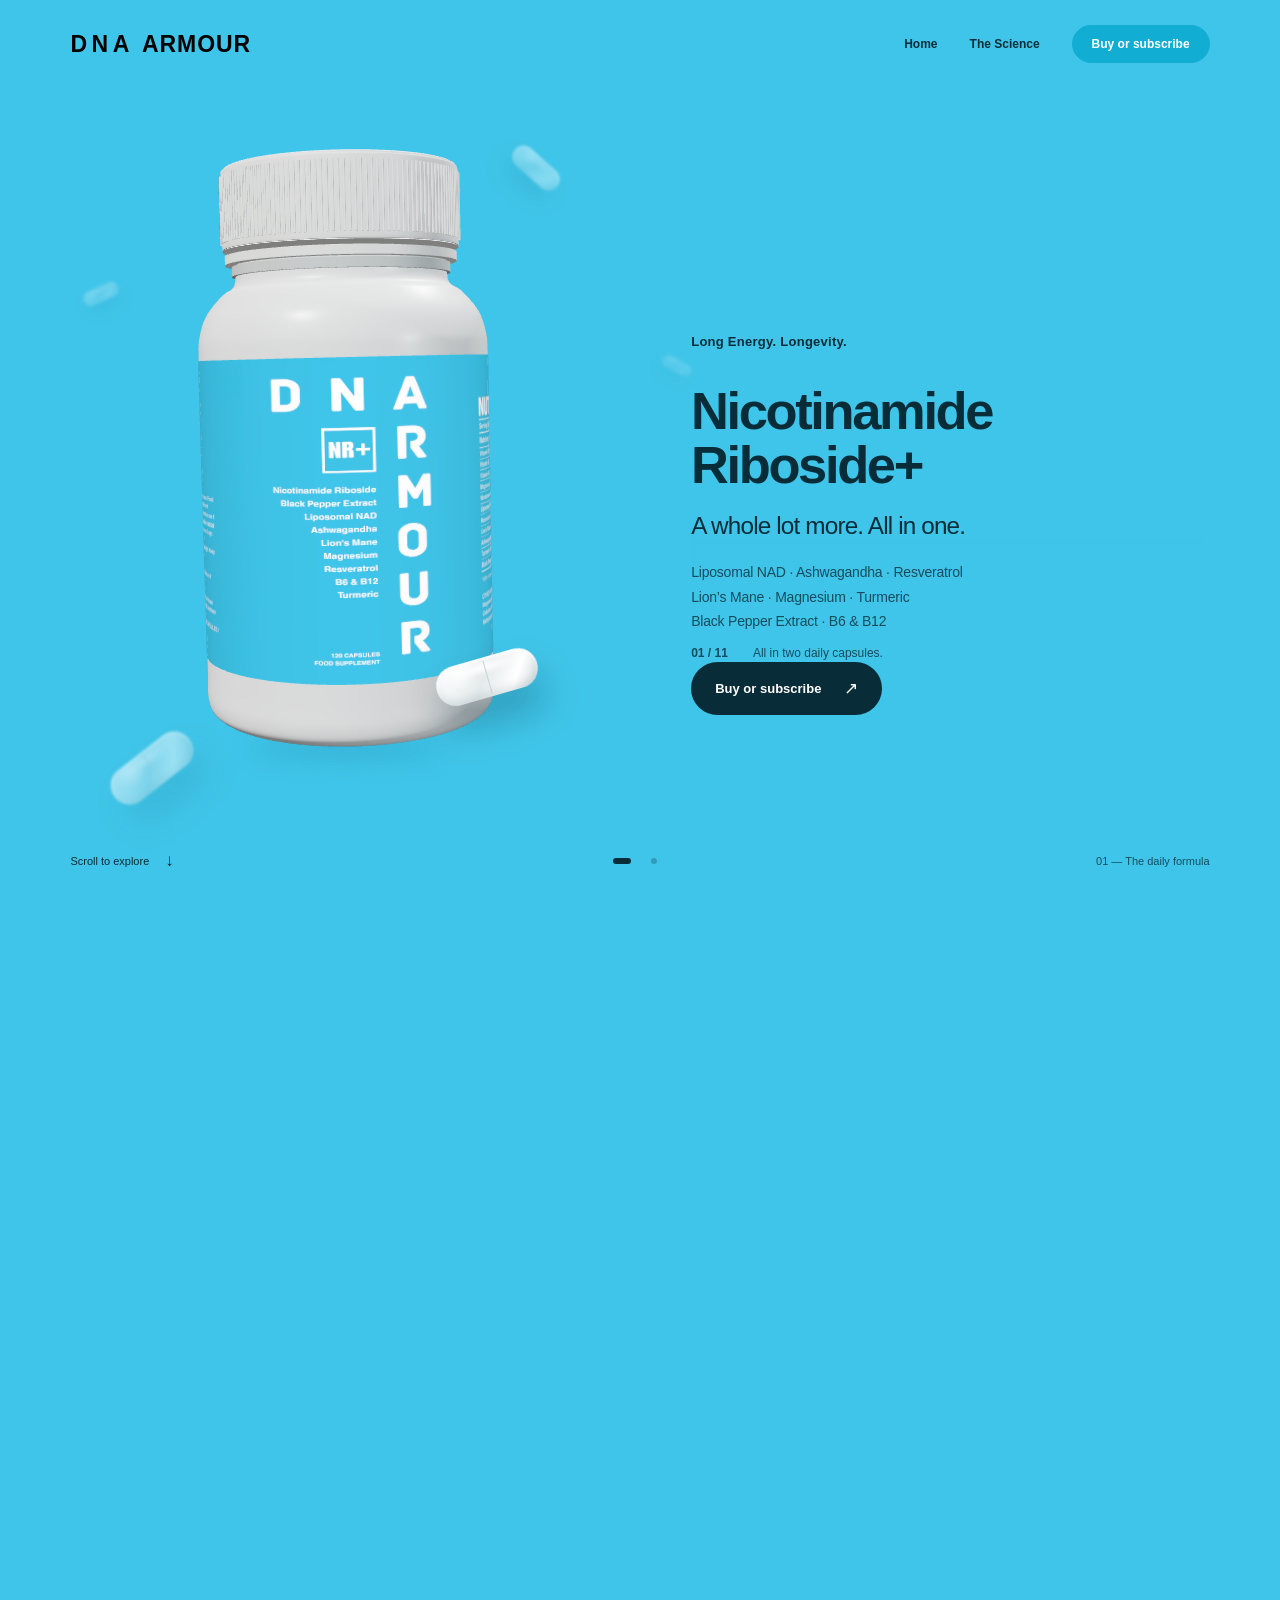
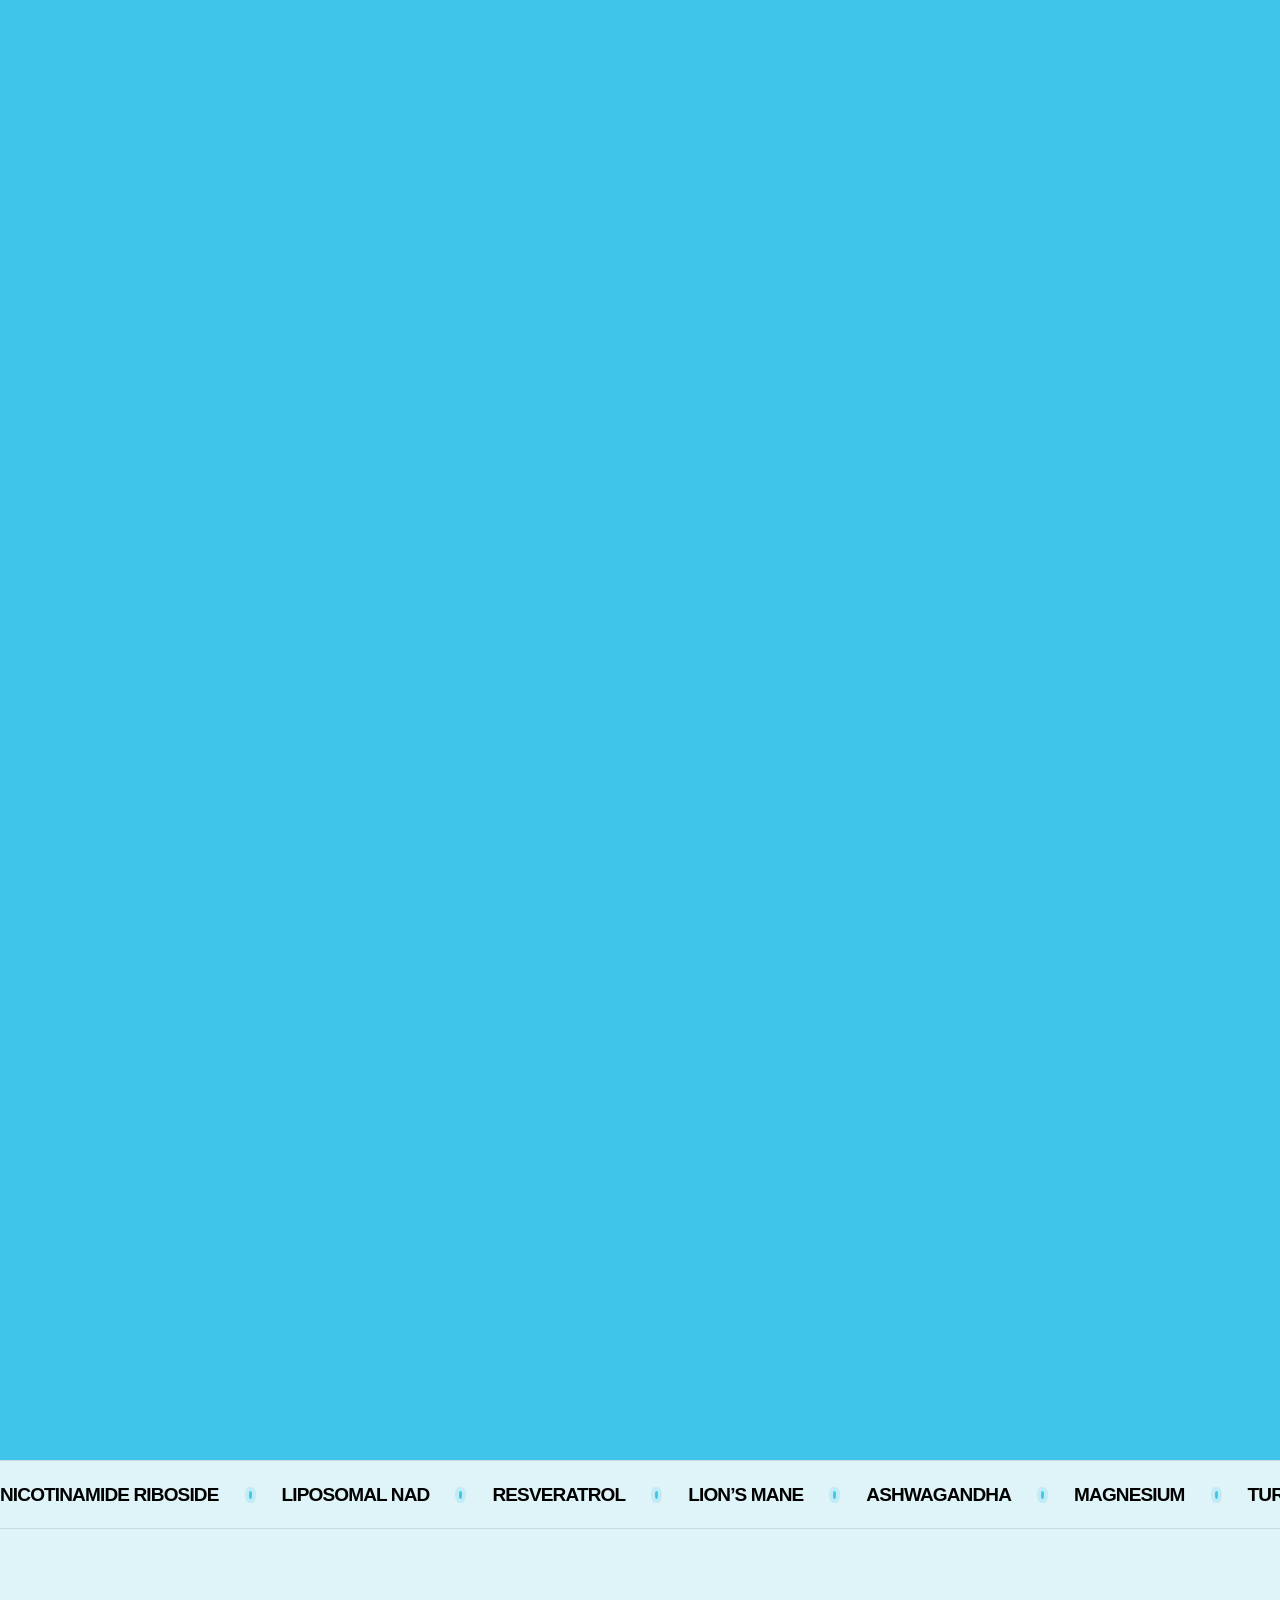
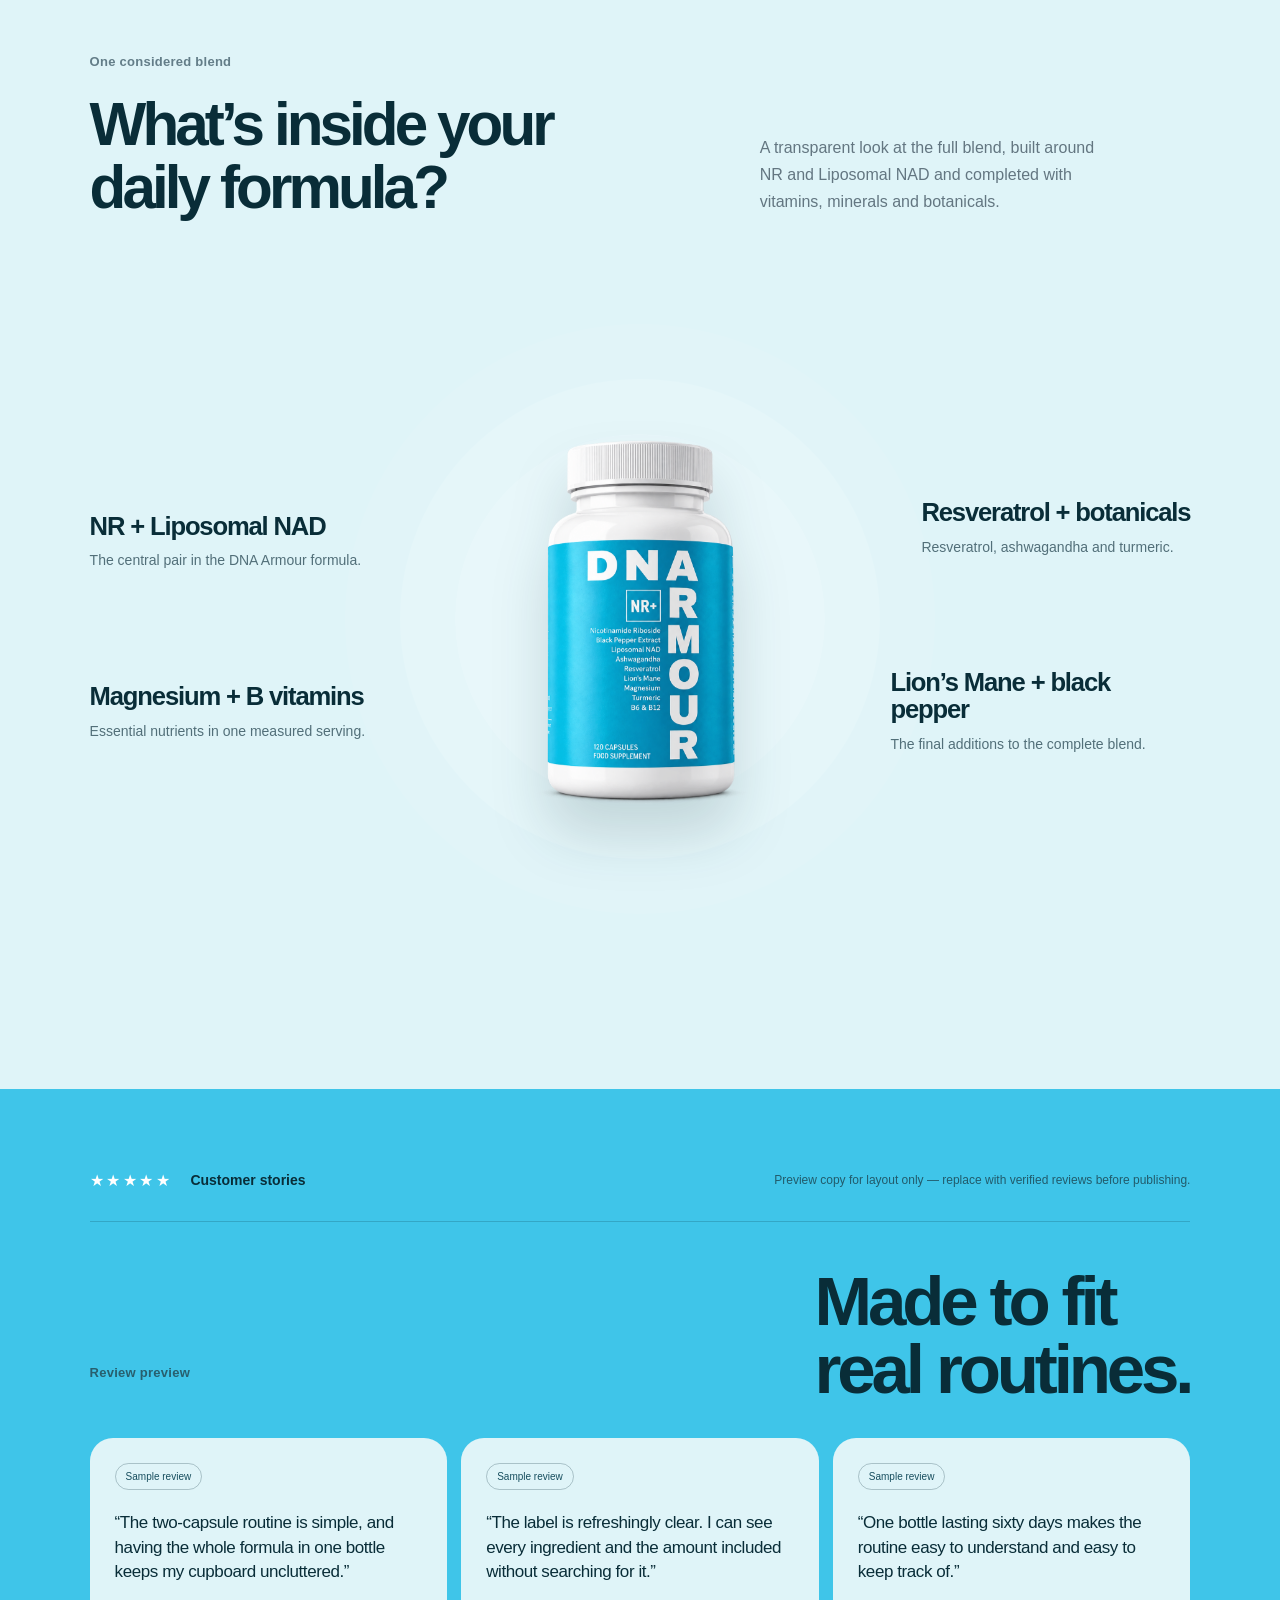
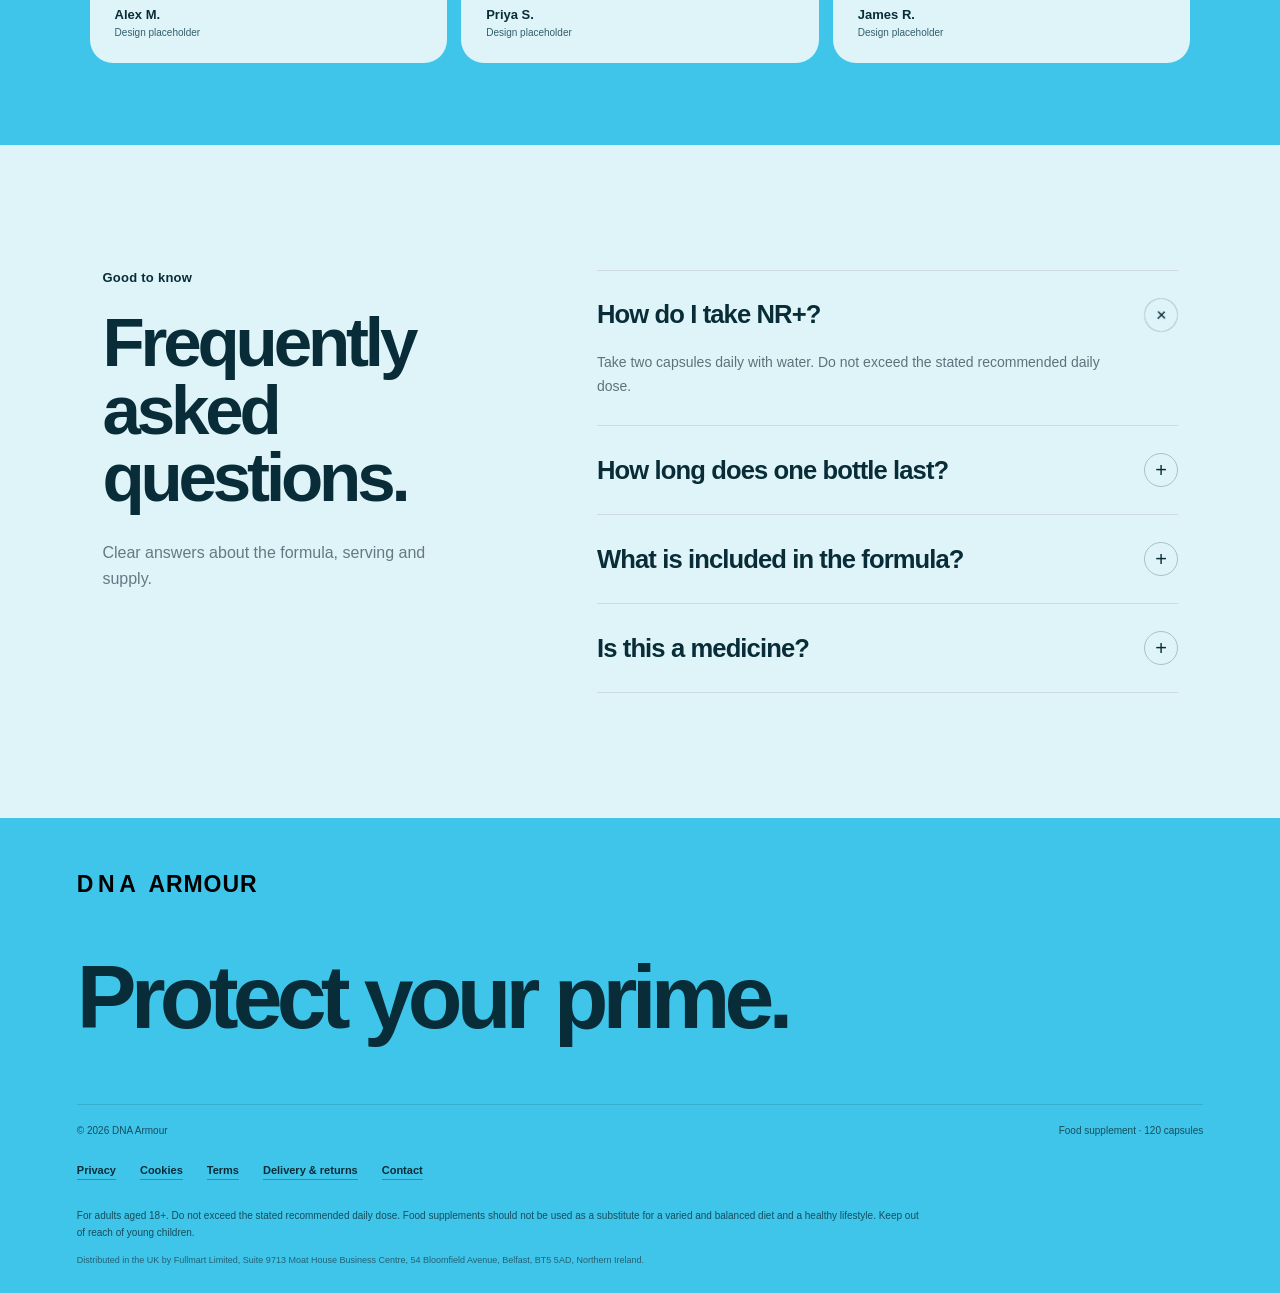
==== commit bc68b0d3: "Hero text larger, smooth carousel, burger/close icon fix, skeleton bottle loading - Remove 'All in o" ====
--- a/index.html
+++ b/index.html
@@ -5,7 +5,7 @@
   <meta name="viewport" content="width=device-width, initial-scale=1">
   <meta name="description" content="DNA Armour NR+ - an all-in-one daily food supplement with Nicotinamide Riboside, Liposomal NAD, Resveratrol, Ashwagandha and essential vitamins.">
   <title>DNA Armour NR+ Nicotinamide Riboside | Protect Your Prime</title>
-  <link rel="icon" href="data:image/svg+xml,%3Csvg xmlns='http://www.w3.org/2000/svg' viewBox='0 0 64 64'%3E%3Crect width='64' height='64' rx='14' fill='%233fc5e9'/%3E%3Cg fill='none' stroke='white' stroke-width='5' stroke-linecap='round' stroke-linejoin='round'%3E%3Cpolygon points='28,25.07 36,25.07 40,32 36,38.93 28,38.93 24,32'/%3E%3Cline x1='28' y1='25.07' x2='8' y2='8'/%3E%3Cline x1='36' y1='25.07' x2='56' y2='8'/%3E%3Cline x1='28' y1='38.93' x2='8' y2='56'/%3E%3Cline x1='36' y1='38.93' x2='56' y2='56'/%3E%3C/g%3E%3C/svg%3E">
+  <link rel="icon" href="assets/favicon.png">
   <link rel="stylesheet" href="styles.css">
   <script src="script.js" type="module"></script>
 </head>
@@ -17,7 +17,7 @@
       <span class="brand-dna">DNA</span>
       <span class="brand-armour">ARMOUR</span>
     </a>
-    <button class="nav-toggle" aria-label="Open menu" aria-expanded="false" aria-controls="primary-nav"><svg class="nav-toggle-svg" viewBox="0 0 24 24" width="24" height="24" fill="none" stroke="#000" stroke-linecap="round" stroke-linejoin="round" aria-hidden="true"><g class="icon-burger"><line x1="2" y1="5" x2="22" y2="5" stroke-width="2"/><line x1="2" y1="12" x2="22" y2="12" stroke-width="2"/><line x1="2" y1="19" x2="22" y2="19" stroke-width="2"/></g></svg><img class="icon-dna-img" src="assets/dna-icon.png" alt="" aria-hidden="true"></button>
+    <button class="nav-toggle" aria-label="Open menu" aria-expanded="false" aria-controls="primary-nav"><svg class="nav-toggle-svg" viewBox="0 0 24 24" width="24" height="24" fill="none" stroke="currentColor" stroke-linecap="round" stroke-linejoin="round" aria-hidden="true"><g class="icon-burger"><line x1="2" y1="5" x2="22" y2="5" stroke-width="2"/><line x1="2" y1="12" x2="22" y2="12" stroke-width="2"/><line x1="2" y1="19" x2="22" y2="19" stroke-width="2"/></g><g class="icon-close"><line x1="4" y1="4" x2="20" y2="20" stroke-width="2"/><line x1="20" y1="4" x2="4" y2="20" stroke-width="2"/></g></svg></button>
     <nav id="primary-nav" aria-label="Primary navigation">
       <a href="/">Home</a>
       <a href="science.html">The Science</a>
@@ -33,14 +33,14 @@
         </div>
         <div class="product-view" role="img" aria-label="Rotating white DNA Armour bottle, wrapped in the supplied cyan DNA label">
           <canvas id="bottle-canvas" aria-hidden="true"></canvas>
-          <img class="bottle-fallback" src="assets/bottle-render.png" alt="" hidden>
+          <img class="bottle-fallback" src="assets/bottle-render.png" alt="">
           <span class="bottle-shadow" aria-hidden="true"></span>
         </div>
         <span class="hero-foreground-capsule" aria-hidden="true"></span>
         <div class="story-copy">
         <article class="story-step is-active" data-step="0">
           <div class="copy-card ingredient-roll-card formula-journey-card">
-            <p class="eyebrow intro-only">Long Energy, Longevity</p>
+            <p class="eyebrow intro-only">Long Energy. Longevity.</p>
             <div class="ingredient-roller">
               <ol class="ingredient-reel" aria-label="Ingredients in the daily formula">
                 <li><h1>Nicotinamide<br> Riboside+</h1></li>
@@ -65,22 +65,12 @@
           </div>
         </article>
 
-        <article class="story-step" data-step="1">
-          <div class="copy-card">
-            <p class="eyebrow">The complete formula</p>
-            <h2>All in one.<br>All listed.</h2>
-            <p class="lead">A closer look at your daily formula.</p>
-            <p class="formula-summary">NR. Liposomal NAD. Vitamins B3, B6 and B12. Magnesium. Resveratrol. Lion’s Mane. Ashwagandha. Turmeric. Black Pepper Extract.</p>
-            <a class="pill-button" href="#ingredients">See every ingredient <span aria-hidden="true">↘</span></a>
-          </div>
-        </article>
         </div>
         <div class="story-bottom">
           <p class="scroll-cue">Scroll to explore <span aria-hidden="true">↓</span></p>
           <div class="story-controls" aria-label="Product views">
             <button type="button" data-view="0" aria-label="Front view" aria-pressed="true"><span></span></button>
             <button type="button" data-view="1" aria-label="Explore the ingredients" aria-pressed="false"><span></span></button>
-            <button type="button" data-view="2" aria-label="Ingredients view" aria-pressed="false"><span></span></button>
           </div>
           <span class="view-caption">01 — The daily formula</span>
         </div>
--- a/styles.css
+++ b/styles.css
@@ -2,7 +2,7 @@
 *{box-sizing:border-box}html{scroll-behavior:smooth;scroll-padding-top:90px}body{margin:0;background:var(--mist);color:var(--ink);font-family:var(--sans);-webkit-font-smoothing:antialiased}a{color:inherit}img{display:block;max-width:100%}button{font:inherit}button,a{-webkit-tap-highlight-color:transparent}a:focus-visible,button:focus-visible{outline:3px solid #08384a;outline-offset:5px}.skip-link{position:fixed;top:-100px;left:16px;z-index:100;background:white;padding:12px}.skip-link:focus{top:12px}[hidden]{display:none!important}
 .site-header{position:fixed;inset:0 0 auto;z-index:30;display:flex;align-items:center;justify-content:space-between;height:88px;padding:0 5.5vw;transition:background .3s,box-shadow .3s}.site-header.is-scrolled{background:rgb(255 255 255 / .86);backdrop-filter:blur(18px);box-shadow:0 1px 0 #092d3810}.site-header.on-story{background:transparent;box-shadow:none;backdrop-filter:none}.brand{display:inline-grid;grid-template-columns:auto auto;align-items:center;gap:3px 9px;text-decoration:none;font-weight:800}.brand-dna{font-size:25px;letter-spacing:5px;line-height:1}.brand-armour{grid-column:1;grid-row:2;font-size:8px;letter-spacing:3px}.brand-mark{grid-column:2;grid-row:1 / 3;border:1px solid;padding:7px 4px;font-size:11px;letter-spacing:-.6px}nav{display:flex;align-items:center;gap:32px;font-size:12px;font-weight:550}nav a{text-decoration:none}.nav-cta{border:1px solid #092d383d;border-radius:30px;padding:11px 19px}nav a:hover{opacity:.65}
 .story{height:340svh;background:var(--cyan);position:relative}.product-stage{height:100svh;min-height:660px;position:sticky;top:0;overflow:hidden;background:var(--cyan)}.product-view{position:absolute;left:3%;top:11%;width:48%;height:76%;will-change:transform}#bottle-canvas{position:relative;z-index:2;display:block;width:100%;height:100%}.bottle-fallback{position:absolute;inset:0;width:100%;height:100%;object-fit:contain;z-index:2}.bottle-shadow{position:absolute;left:33%;bottom:1%;width:34%;height:20px;border-radius:50%;background:#04576d2e;filter:blur(13px)}
-.story-copy{position:absolute;left:54%;right:6%;top:15%;bottom:13%;display:grid;align-items:center}.story-step{grid-area:1/1;visibility:hidden;opacity:0;transform:translateY(18px);transition:opacity .32s,transform .5s var(--ease),visibility .32s;pointer-events:none}.story-step.is-active{visibility:visible;opacity:1;transform:none;pointer-events:auto}.copy-card{max-width:580px}.eyebrow{margin:0 0 24px;font-size:13px;font-weight:650;letter-spacing:.02em}h1,h2,h3,blockquote{margin:0;font-weight:650;letter-spacing:-.065em}h1,.story h2{font-size:clamp(64px,6.4vw,104px);line-height:.99;font-weight:650}.title-dot{color:white}.lead{font-size:clamp(20px,1.9vw,28px);letter-spacing:-.035em;line-height:1.32;font-weight:500;margin:28px 0 0}.formula-summary{font-size:14px;line-height:1.75;color:#164d5d;margin:18px 0 0;max-width:420px;letter-spacing:-.015em}.pill-button{display:inline-flex;align-items:center;gap:23px;border-radius:40px;background:var(--ink);color:white;text-decoration:none;font-size:13px;font-weight:550;padding:16px 24px;margin-top:28px;transition:background .2s,transform .2s}.pill-button:hover{background:#174858;transform:translateY(-2px)}.pill-button span{font-size:17px}.product-meta{font-size:11px;font-weight:500;letter-spacing:.015em;margin:19px 0;color:#164d5d}.product-meta span{padding:0 8px}.mini-stats{display:flex;gap:42px;margin-top:30px}.mini-stats>span{display:grid;gap:8px;font-size:12px;color:#164d5d}.mini-stats strong{font-size:45px;font-weight:600;letter-spacing:-.055em;color:var(--ink)}.story-bottom{position:absolute;left:5.5%;right:5.5%;bottom:29px;display:flex;align-items:center;justify-content:space-between}.scroll-cue{font-size:11px;display:flex;gap:16px;align-items:center;margin:0}.scroll-cue>span{font-size:17px}.story-controls{position:absolute;left:50%;transform:translateX(-50%);display:flex;gap:2px}.story-controls button{border:0;background:transparent;width:36px;height:36px;padding:10px;cursor:pointer}.story-controls span{display:block;width:6px;height:6px;border-radius:5px;background:#092d3845;transition:width .25s,background .25s}.story-controls button[aria-pressed=true] span{width:18px;background:var(--ink)}.view-caption{font-size:11px;color:#164d5d}
+.story-copy{position:absolute;left:54%;right:6%;top:15%;bottom:13%;display:grid;align-items:center}.story-step{grid-area:1/1;visibility:hidden;opacity:0;transform:translateY(18px);transition:opacity .32s,transform .5s var(--ease),visibility .32s;pointer-events:none}.story-step.is-active{visibility:visible;opacity:1;transform:none;pointer-events:auto}.copy-card{max-width:580px}.eyebrow{margin:0 0 24px;font-size:13px;font-weight:650;letter-spacing:.02em}h1,h2,h3,blockquote{margin:0;font-weight:650;letter-spacing:-.065em}h1,.story h2{font-size:clamp(72px,7.2vw,116px);line-height:.99;font-weight:650}.title-dot{color:white}.lead{font-size:clamp(20px,1.9vw,28px);letter-spacing:-.035em;line-height:1.32;font-weight:500;margin:28px 0 0}.formula-summary{font-size:14px;line-height:1.75;color:#164d5d;margin:18px 0 0;max-width:420px;letter-spacing:-.015em}.pill-button{display:inline-flex;align-items:center;gap:23px;border-radius:40px;background:var(--ink);color:white;text-decoration:none;font-size:13px;font-weight:550;padding:16px 24px;margin-top:28px;transition:background .2s,transform .2s}.pill-button:hover{background:#174858;transform:translateY(-2px)}.pill-button span{font-size:17px}.product-meta{font-size:11px;font-weight:500;letter-spacing:.015em;margin:19px 0;color:#164d5d}.product-meta span{padding:0 8px}.mini-stats{display:flex;gap:42px;margin-top:30px}.mini-stats>span{display:grid;gap:8px;font-size:12px;color:#164d5d}.mini-stats strong{font-size:45px;font-weight:600;letter-spacing:-.055em;color:var(--ink)}.story-bottom{position:absolute;left:5.5%;right:5.5%;bottom:29px;display:flex;align-items:center;justify-content:space-between}.scroll-cue{font-size:11px;display:flex;gap:16px;align-items:center;margin:0}.scroll-cue>span{font-size:17px}.story-controls{position:absolute;left:50%;transform:translateX(-50%);display:flex;gap:2px}.story-controls button{border:0;background:transparent;width:36px;height:36px;padding:10px;cursor:pointer}.story-controls span{display:block;width:6px;height:6px;border-radius:5px;background:#092d3845;transition:width .25s,background .25s}.story-controls button[aria-pressed=true] span{width:18px;background:var(--ink)}.view-caption{font-size:11px;color:#164d5d}
 .marquee{background:white;border-bottom:1px solid #e8ecee;padding:25px 5.5%;overflow:hidden}.marquee-track{display:flex;justify-content:space-around;align-items:center;gap:26px;white-space:nowrap;font-size:11px;font-weight:550;color:#55707b}.marquee-track>*:nth-child(n+9){display:none}.marquee i{width:3px;height:3px;background:#92a6af;border-radius:50%}
 .formula-section{padding:120px 6%;max-width:1600px;margin:auto}.section-heading{display:grid;grid-template-columns:1.5fr 1fr;gap:24px;margin-bottom:55px;align-items:end}.section-heading .eyebrow{grid-column:1/-1;margin:0;color:#637d88}.section-heading h2,.ingredients-intro h2,.ritual-copy h2{font-size:clamp(40px,4.7vw,72px);line-height:1.05}.section-heading>p:last-child{max-width:360px;margin:0 0 4px;line-height:1.7;font-size:16px;color:#637681}.formula-grid{display:grid;grid-template-columns:1.15fr 1fr;gap:18px}.formula-card{position:relative;border-radius:25px;background:white;padding:36px;overflow:hidden;min-height:250px}.formula-card-feature{grid-row:span 2;background:var(--cyan)}.card-number{position:absolute;right:30px;top:33px;font-size:11px;opacity:.5}.card-kicker{font-size:11px;font-weight:600;letter-spacing:.02em;margin:0 0 35px}.formula-card h3{font-size:34px;line-height:1.1;max-width:380px;letter-spacing:-.05em}.formula-card-feature h3{font-size:50px}.formula-card p:last-of-type{max-width:370px;font-size:14px;line-height:1.7;color:#4d6670}.formula-card-feature p:last-of-type{color:#164d5d}.orb{position:absolute;right:-65px;bottom:-130px;width:330px;height:330px;border:1px solid #ffffff70;border-radius:50%;display:grid;place-items:center;box-shadow:inset 0 0 0 50px #ffffff10,inset 0 0 0 100px #ffffff10}.orb span{font-size:65px;font-weight:650;color:#fff;letter-spacing:-.06em;transform:translate(-25px,-48px)}
 .statement-section{background:#092d38;color:white;padding:130px 7%;text-align:center}.statement-mark{display:none}blockquote{font-size:clamp(38px,5.7vw,85px);max-width:1000px;line-height:1.08;margin:auto}.statement-section p{color:#a4c0ca;font-size:15px;line-height:1.6;margin-top:30px}
@@ -10,20 +10,20 @@
 .ritual-section{display:grid;grid-template-columns:1fr 1fr;background:#e9f6f9}.ritual-visual{position:relative;min-height:640px;display:grid;place-items:center;overflow:hidden}.ritual-visual img{width:90%;max-height:650px;object-fit:contain;position:relative;z-index:1}.ritual-ring{display:none}.ritual-copy{padding:100px 10% 100px 5%;align-self:center}.ritual-copy>p:not(.eyebrow){font-size:15px;line-height:1.7;color:#637681}.ritual-details{margin:32px 0;border-top:1px solid #c5dce3}.ritual-details div{display:flex;justify-content:space-between;padding:18px 0;border-bottom:1px solid #c5dce3;font-size:12px}.ritual-details strong{font-weight:600}.ritual-copy p.caution{font-size:10px}footer{background:var(--cyan);padding:55px 6% 25px}.footer-brand{margin-bottom:50px}footer>p{font-size:clamp(40px,7vw,100px);font-weight:650;letter-spacing:-.065em;margin:0 0 55px}.footer-meta{display:flex;justify-content:space-between;border-top:1px solid #092d3826;padding-top:20px;font-size:10px;color:#164d5d}
 .reveal{opacity:1}.js-ready .reveal{opacity:0;transform:translateY(22px);transition:opacity .7s,transform .9s var(--ease)}.js-ready .reveal.is-visible{opacity:1;transform:none}
 @media(min-width:1700px){.product-view{left:8%;width:40%}.story-copy{right:12%}}
-@media(max-width:760px){.site-header{height:67px;padding:0 22px}.brand-dna{font-size:20px}.brand-armour{font-size:6px}.brand-mark{font-size:9px;padding:5px 3px}nav{gap:0}.nav-cta{font-size:11px;padding:9px 15px}.story{height:330svh}.product-stage{min-height:620px}.product-view{top:8%;left:10%;width:80%;height:36%}.bottle-shadow{bottom:0;height:12px;width:26%;left:37%;filter:blur(10px)}.story-copy{left:7%;right:7%;top:67%;bottom:8%;align-items:start;text-align:center}.copy-card{max-width:430px;margin:auto}.eyebrow{font-size:10px;margin:0 0 12px}h1,.story h2{font-size:clamp(40px,10.4vw,62px);line-height:.99;letter-spacing:-.065em}.story h1 br{display:none}.story h1{font-size:clamp(36px,9.1vw,53px);white-space:nowrap}.lead{font-size:18px;line-height:1.25;margin-top:15px}.lead br{display:none}.formula-summary{font-size:10px;line-height:1.6;max-width:320px;margin:13px auto 0}.pill-button{font-size:11px;padding:12px 19px;gap:16px;margin-top:17px}.pill-button span{font-size:14px}.product-meta{font-size:9px;margin-top:12px}.story-bottom{left:22px;right:22px;bottom:15px}.view-caption{display:none}.scroll-cue{font-size:9px;gap:9px}.scroll-cue span{font-size:13px}.story-controls{left:auto;right:0;transform:none}.story-controls button{width:29px;height:29px;padding:9px}.mini-stats{justify-content:center;gap:40px;margin-top:17px}.mini-stats strong{font-size:34px}.mini-stats>span{font-size:10px;gap:3px}.marquee{padding:22px;}.marquee-track{font-size:9px;gap:16px;justify-content:center}.marquee-track>*:nth-child(n+6){display:none}.formula-section{padding:75px 22px}.section-heading{grid-template-columns:1fr;gap:18px;margin-bottom:32px}.section-heading>p:last-child{font-size:14px}.section-heading h2,.ingredients-intro h2,.ritual-copy h2{font-size:42px}.formula-grid{grid-template-columns:1fr}.formula-card{padding:28px;border-radius:20px;min-height:220px}.formula-card-feature{min-height:390px;grid-row:auto}.formula-card h3{font-size:31px}.formula-card-feature h3{font-size:39px;max-width:290px}.card-number{right:25px;top:27px}.statement-section{padding:85px 24px}.statement-section p{font-size:12px}.ingredients-section{display:block;padding:75px 22px}.ingredients-intro{position:static;margin-bottom:36px}.table-row{font-size:11px;gap:8px;padding:15px 0;grid-template-columns:1.6fr .7fr .45fr}.table-head{font-size:9px}.table-row small{font-size:9px}.ritual-section{grid-template-columns:1fr}.ritual-visual{min-height:400px;height:52svh}.ritual-visual img{height:100%;width:90%}.ritual-copy{padding:35px 25px 70px}.footer-meta{font-size:9px;gap:14px}footer{padding:40px 23px 25px}footer>p{font-size:41px;margin-bottom:40px}}
+@media(max-width:760px){.site-header{height:67px;padding:0 22px}.brand-dna{font-size:20px}.brand-armour{font-size:6px}.brand-mark{font-size:9px;padding:5px 3px}nav{gap:0}.nav-cta{font-size:11px;padding:9px 15px}.story{height:330svh}.product-stage{min-height:620px}.product-view{top:8%;left:10%;width:80%;height:36%}.bottle-shadow{bottom:0;height:12px;width:26%;left:37%;filter:blur(10px)}.story-copy{left:7%;right:7%;top:67%;bottom:8%;align-items:start;text-align:center}.copy-card{max-width:430px;margin:auto}.eyebrow{font-size:10px;margin:0 0 12px}h1,.story h2{font-size:clamp(46px,12vw,72px);line-height:.99;letter-spacing:-.065em}.story h1 br{display:none}.story h1{font-size:clamp(42px,10.8vw,62px);white-space:nowrap}.lead{font-size:18px;line-height:1.25;margin-top:15px}.lead br{display:none}.formula-summary{font-size:10px;line-height:1.6;max-width:320px;margin:13px auto 0}.pill-button{font-size:11px;padding:12px 19px;gap:16px;margin-top:17px}.pill-button span{font-size:14px}.product-meta{font-size:9px;margin-top:12px}.story-bottom{left:22px;right:22px;bottom:15px}.view-caption{display:none}.scroll-cue{font-size:9px;gap:9px}.scroll-cue span{font-size:13px}.story-controls{left:auto;right:0;transform:none}.story-controls button{width:29px;height:29px;padding:9px}.mini-stats{justify-content:center;gap:40px;margin-top:17px}.mini-stats strong{font-size:34px}.mini-stats>span{font-size:10px;gap:3px}.marquee{padding:22px;}.marquee-track{font-size:9px;gap:16px;justify-content:center}.marquee-track>*:nth-child(n+6){display:none}.formula-section{padding:75px 22px}.section-heading{grid-template-columns:1fr;gap:18px;margin-bottom:32px}.section-heading>p:last-child{font-size:14px}.section-heading h2,.ingredients-intro h2,.ritual-copy h2{font-size:42px}.formula-grid{grid-template-columns:1fr}.formula-card{padding:28px;border-radius:20px;min-height:220px}.formula-card-feature{min-height:390px;grid-row:auto}.formula-card h3{font-size:31px}.formula-card-feature h3{font-size:39px;max-width:290px}.card-number{right:25px;top:27px}.statement-section{padding:85px 24px}.statement-section p{font-size:12px}.ingredients-section{display:block;padding:75px 22px}.ingredients-intro{position:static;margin-bottom:36px}.table-row{font-size:11px;gap:8px;padding:15px 0;grid-template-columns:1.6fr .7fr .45fr}.table-head{font-size:9px}.table-row small{font-size:9px}.ritual-section{grid-template-columns:1fr}.ritual-visual{min-height:400px;height:52svh}.ritual-visual img{height:100%;width:90%}.ritual-copy{padding:35px 25px 70px}.footer-meta{font-size:9px;gap:14px}footer{padding:40px 23px 25px}footer>p{font-size:41px;margin-bottom:40px}}
 @media(max-height:740px) and (max-width:760px){.product-view{top:10%;height:38%}.story-copy{top:55%}.formula-summary{margin-top:9px;font-size:9px}.lead{font-size:16px;margin-top:11px}.pill-button{margin-top:12px}.product-meta{margin-top:10px}.story .eyebrow{margin-bottom:10px}}
 .ingredient-roll-card{width:100%}.story .ingredient-roll-card h2{font-size:13px;letter-spacing:.02em;line-height:1.4;margin-bottom:28px}
-.ingredient-roller{--row-height:110px;height:calc(var(--row-height)*3);overflow:hidden;mask-image:linear-gradient(transparent,#000 22%,#000 78%,transparent);-webkit-mask-image:linear-gradient(transparent,#000 22%,#000 78%,transparent)}
-.ingredient-reel{list-style:none;margin:0;padding:0;will-change:transform}.ingredient-reel li{height:var(--row-height);display:flex;align-items:center;font-size:clamp(32px,3.65vw,57px);font-weight:650;line-height:1.03;letter-spacing:-.045em}
+.ingredient-roller{--row-height:120px;height:calc(var(--row-height)*3);overflow:hidden;position:relative}.ingredient-roller::before,.ingredient-roller::after{content:'';position:absolute;left:0;right:0;height:22%;z-index:1;pointer-events:none}.ingredient-roller::before{top:0;background:linear-gradient(to bottom,var(--cyan) 0%,transparent 100%)}.ingredient-roller::after{bottom:0;background:linear-gradient(to top,var(--cyan) 0%,transparent 100%)}
+.ingredient-reel{list-style:none;margin:0;padding:0;will-change:transform}.ingredient-reel li{height:var(--row-height);display:flex;align-items:center;font-size:clamp(36px,4.1vw,64px);font-weight:650;line-height:1.03;letter-spacing:-.045em}
 .ingredient-roll-footer{display:flex;gap:25px;align-items:center;margin:28px 0 0;font-size:12px;color:#164d5d}.ingredient-roll-footer>span:first-child{font-variant-numeric:tabular-nums;font-weight:600}
-@media(max-width:760px){.story .ingredient-roll-card h2{font-size:11px;margin-bottom:12px}.ingredient-roller{--row-height:56px}.ingredient-reel li{justify-content:center;font-size:31px}.ingredient-roll-footer{justify-content:center;font-size:10px;margin-top:16px;gap:18px}}
+@media(max-width:760px){.story .ingredient-roll-card h2{font-size:11px;margin-bottom:12px}.ingredient-roller{--row-height:64px}.ingredient-reel li{justify-content:center;font-size:36px}.ingredient-roll-footer{justify-content:center;font-size:10px;margin-top:16px;gap:18px}}
 @media(max-height:740px) and (max-width:760px){.ingredient-roller{--row-height:58px}.ingredient-reel li{font-size:28px}.ingredient-roll-footer{margin-top:12px}}
-@media(prefers-reduced-motion:reduce){.ingredient-roller{height:auto;mask-image:none;-webkit-mask-image:none}.ingredient-reel{display:grid;grid-template-columns:1fr 1fr;gap:10px 18px;transform:none!important}.ingredient-reel li{height:auto;font-size:18px;line-height:1.3;opacity:1!important;letter-spacing:-.02em}.ingredient-reel br{display:none}.ingredient-roll-footer>span:first-child{display:none}}
+@media(prefers-reduced-motion:reduce){.ingredient-roller{height:auto}.ingredient-roller::before,.ingredient-roller::after{display:none}.ingredient-reel{display:grid;grid-template-columns:1fr 1fr;gap:10px 18px;transform:none!important}.ingredient-reel li{height:auto;font-size:18px;line-height:1.3;opacity:1!important;letter-spacing:-.02em}.ingredient-reel br{display:none}.ingredient-roll-footer>span:first-child{display:none}}
 h1,.story h2{letter-spacing:-.045em}.story h1{word-spacing:.015em}
 @media(prefers-reduced-motion:reduce){html{scroll-behavior:auto}*,*::before,*::after{transition:none!important;animation:none!important}.js-ready .reveal{opacity:1;transform:none}}
 .intro-card{transform:translateY(143px)}
 .intro-card>*:not(.hero-ingredient-title){opacity:var(--intro-visibility,1);transition:opacity .16s linear}
-.hero-ingredient-title{font-size:clamp(32px,3.65vw,57px)!important;line-height:1.03!important;letter-spacing:-.045em!important}
+.hero-ingredient-title{font-size:clamp(36px,4.1vw,64px)!important;line-height:1.03!important;letter-spacing:-.045em!important}
 .science-section{padding:125px 6% 145px;background:#edf4f5}.science-heading{display:grid;grid-template-columns:1.45fr .75fr;gap:24px;align-items:end;max-width:1450px;margin:0 auto 65px}.science-heading .eyebrow{grid-column:1/-1;color:#607983;margin:0}.science-heading h2{font-size:clamp(48px,6vw,92px);line-height:.98;letter-spacing:-.06em;margin:0}.science-heading>p:last-child{font-size:16px;line-height:1.7;color:#60737b;max-width:390px;margin:0 0 5px}.science-grid{max-width:1450px;margin:auto;display:grid;grid-template-columns:repeat(12,1fr);grid-auto-flow:dense;gap:18px}.science-card{grid-column:span 4;min-height:440px;position:relative;overflow:hidden;padding:38px;border-radius:30px;background:rgba(255,255,255,.62);display:flex;flex-direction:column;isolation:isolate}.science-card-wide{grid-column:span 8}.science-card-tall{grid-row:span 2;min-height:898px}.science-card-cyan{background:var(--cyan)}.science-card-dark{background:var(--ink);color:white}.science-index{font-size:11px;font-weight:600;letter-spacing:.03em;margin:0 0 auto;color:#58717a}.science-card-dark .science-index{color:#9eb5bd}.science-card h3{font-size:clamp(33px,3.2vw,52px);line-height:1.02;max-width:760px;margin:100px 0 18px;position:relative;z-index:2}.science-card>p:not(.science-index){font-size:14px;line-height:1.7;color:#526b74;max-width:590px;margin:0 0 25px;position:relative;z-index:2}.science-card-dark>p:not(.science-index){color:#bfd0d6}.science-card>a{font-size:11px;font-weight:600;text-decoration:none;margin-top:auto;position:relative;z-index:2;display:inline-flex;gap:13px;align-items:center;width:max-content;border-bottom:1px solid currentColor;padding-bottom:5px}.science-art{position:absolute;right:-12px;top:15px;width:45%;height:49%;opacity:.12;stroke:currentColor;fill:none;stroke-width:2;z-index:-1}.science-card-wide .science-art{width:38%;height:65%}.science-art-magnesium{border:1px solid;border-radius:50%;right:5%;top:8%;aspect-ratio:1;height:auto;display:grid;place-items:center;font-size:74px;font-weight:650}.science-art-magnesium i{position:absolute;border:1px solid;border-radius:50%;inset:12%}.science-art-magnesium i:nth-child(3){inset:25%}.science-art-magnesium i:nth-child(4){inset:39%}.science-art-nad{display:flex;align-items:center;justify-content:center;gap:34px;font-size:42px;font-weight:650;right:3%;top:15%;height:58%}.science-art-nad i{width:10px;height:10px;border-radius:50%;background:currentColor;position:relative}.science-art-nad i::after{content:"";position:absolute;width:35px;height:1px;background:currentColor;top:5px;right:8px}.science-art-vitamins{display:flex;gap:12px;right:2%;top:10%;width:49%;height:auto}.science-art-vitamins span{display:grid;place-items:center;width:90px;aspect-ratio:1;border:1px solid;border-radius:50%;font-size:26px;font-weight:650}.science-note{max-width:1450px;margin:30px auto 0;color:#72848b;font-size:10px;line-height:1.55}
 .shop-page{background:#dff4f8;min-height:100svh}.shop-page .site-header{background:rgba(223,244,248,.9);backdrop-filter:blur(18px)}.shop-main{min-height:100svh;display:grid;grid-template-columns:1.05fr .95fr;padding:115px 6% 55px;gap:5%;align-items:center}.shop-visual{height:75svh;min-height:560px;background:var(--cyan);border-radius:34px;display:grid;place-items:center;position:relative;overflow:hidden}.shop-visual::before{content:"";position:absolute;width:70%;aspect-ratio:1;border:1px solid #fff8;border-radius:50%;box-shadow:0 0 0 70px #fff1,0 0 0 140px #fff1}.shop-visual img{width:85%;height:90%;object-fit:contain;position:relative}.shop-copy{max-width:590px}.shop-copy h1{font-size:clamp(55px,5.8vw,90px);line-height:.95}.shop-intro{font-size:19px;line-height:1.55;color:#536b74;max-width:520px}.purchase-options{display:grid;gap:11px;border:0;padding:0;margin:35px 0 25px}.purchase-option{display:grid;grid-template-columns:auto 1fr auto;align-items:center;gap:15px;padding:20px 22px;background:white;border:1.5px solid transparent;border-radius:18px;cursor:pointer}.purchase-option:has(input:checked){border-color:var(--ink)}.purchase-option input{accent-color:var(--ink);width:18px;height:18px}.purchase-option strong{font-size:15px}.purchase-option small{display:block;color:#687d85;margin-top:4px}.purchase-option>span:last-child{font-size:12px;color:#687d85}.purchase-action{width:100%;border:0;border-radius:50px;background:var(--ink);color:white;padding:18px 22px;font-weight:600;cursor:pointer}.purchase-action:hover{background:#174858}.purchase-note{min-height:20px;font-size:11px;color:#5d727a;text-align:center}.shop-points{display:flex;gap:25px;list-style:none;padding:0;margin:32px 0 0;font-size:11px;color:#5d727a}.shop-points li::before{content:"✓";margin-right:7px;color:var(--ink)}
 @media(max-width:900px){.science-grid{grid-template-columns:1fr 1fr}.science-card,.science-card-wide{grid-column:span 1}.science-card-tall{grid-row:auto;min-height:440px}.shop-main{grid-template-columns:1fr;padding-top:95px}.shop-visual{height:55svh;min-height:440px}.shop-copy{padding:25px 0}}
@@ -50,7 +50,8 @@
 .hero-capsules{position:absolute;inset:0;z-index:1;pointer-events:none}.hero-capsules i{--r:18deg;position:absolute;width:68px;height:27px;border-radius:99px;background:linear-gradient(110deg,#fff,#e9eceb 58%,#fff);box-shadow:0 13px 20px rgb(9 45 56 / .12),inset 0 0 0 1px rgb(9 45 56 / .08);transform:translate3d(0,var(--capsule-shift,0),0) rotate(var(--r));animation:capsule-drift 5s ease-in-out infinite alternate}.hero-capsules i::after{content:"";position:absolute;left:50%;top:2px;bottom:2px;width:1px;background:#cfd7d8}.hero-capsules i:nth-child(1){left:7%;top:28%;--r:-24deg;animation-delay:-1s}.hero-capsules i:nth-child(2){left:43%;top:18%;--r:42deg;animation-delay:-3s}.hero-capsules i:nth-child(3){left:48%;bottom:18%;--r:-12deg;animation-delay:-2s}.hero-capsules i:nth-child(4){right:5%;top:34%;--r:28deg;animation-delay:-4s}.hero-capsules i:nth-child(5){right:12%;bottom:15%;--r:-38deg;animation-delay:-.5s}@keyframes capsule-drift{to{translate:0 -13px;rotate:4deg}}
 .effects-timeline{display:grid;grid-template-columns:.92fr 1.08fr;gap:8%;padding:130px 8%;background:#dff4f8;min-height:880px}.timeline-intro h2{font-size:clamp(52px,5.6vw,88px);line-height:.98;letter-spacing:-.06em;margin:0;max-width:650px}.timeline-visual{position:relative;width:min(520px,90%);height:460px;margin-top:58px;border-radius:28px;overflow:hidden;background:#dff4f8}.timeline-visual img{width:100%;height:100%;object-fit:cover}.timeline-orbit{position:absolute;right:25px;top:24px;width:102px;aspect-ratio:1;border-radius:50%;display:grid;place-items:center;background:var(--cyan);font-size:13px;font-weight:700;box-shadow:0 16px 35px rgb(9 45 56 / .15);animation:orbit-pulse 3.2s ease-in-out infinite}@keyframes orbit-pulse{50%{transform:rotate(5deg) scale(1.05)}}.timeline-steps{position:relative;display:grid;align-content:center;gap:62px;padding:60px 0 60px 65px}.timeline-line{position:absolute;left:11px;top:13%;bottom:13%;width:4px;border-radius:9px;background:#dff4f8;overflow:hidden}.timeline-line i{display:block;width:100%;height:var(--timeline-fill,0%);background:var(--cyan);border-radius:inherit;transition:height .15s linear}.timeline-step{max-width:600px}.timeline-step>span{display:inline-flex;background:#dff4f8;color:#1684a1;border-radius:99px;padding:9px 16px;font-size:12px;font-weight:650}.timeline-step h3{font-size:clamp(28px,2.5vw,40px);letter-spacing:-.045em;margin:17px 0 10px}.timeline-step p{font-size:16px;line-height:1.65;color:#58717a;margin:0;max-width:560px}
 .formula-card,.science-card,.purchase-option{transition:transform .55s var(--ease),box-shadow .55s var(--ease),background .25s}.formula-card:hover,.science-card:hover{transform:translateY(-9px);box-shadow:0 24px 55px rgb(9 45 56 / .11)}.purchase-option:hover{transform:translateX(5px)}.pill-button,.nav-cta,.purchase-action{position:relative;overflow:hidden}.pill-button::after,.nav-cta::after,.purchase-action::after{content:"";position:absolute;inset:0;background:linear-gradient(110deg,transparent 20%,rgb(255 255 255 / .28),transparent 75%);transform:translateX(-130%);transition:transform .7s var(--ease)}.pill-button:hover::after,.nav-cta:hover::after,.purchase-action:hover::after{transform:translateX(130%)}
-.js-ready .reveal{opacity:0;transform:translateY(54px) scale(.975);filter:blur(8px);transition:opacity .75s var(--reveal-delay,0s),transform 1s var(--ease) var(--reveal-delay,0s),filter .8s var(--reveal-delay,0s)}.js-ready .reveal.is-visible{opacity:1;transform:none;filter:none}.js-ready .formula-grid .reveal:nth-child(2),.js-ready .science-grid .reveal:nth-child(2){--reveal-delay:.1s}.js-ready .formula-grid .reveal:nth-child(3),.js-ready .science-grid .reveal:nth-child(3){--reveal-delay:.2s}.js-ready .science-grid .reveal:nth-child(4){--reveal-delay:.08s}.js-ready .science-grid .reveal:nth-child(5){--reveal-delay:.16s}.js-ready .science-grid .reveal:nth-child(6){--reveal-delay:.24s}.js-ready .science-grid .reveal:nth-child(7){--reveal-delay:.32s}
+.js-ready .reveal{opacity:0;transform:translateY(54px) scale(.975);filter:blur(8px);transition:opacity .75s var(--reveal-delay,0s),transform 1s var(--ease) var(--reveal-delay,0s),filter .8s var(--reveal-delay,0s)}.js-ready .reveal.is-visible{opacity:1;transform:none;filter:none}
+@media(max-width:760px){.js-ready .reveal{filter:none;transform:translateY(28px) scale(.99)}}.js-ready .formula-grid .reveal:nth-child(2),.js-ready .science-grid .reveal:nth-child(2){--reveal-delay:.1s}.js-ready .formula-grid .reveal:nth-child(3),.js-ready .science-grid .reveal:nth-child(3){--reveal-delay:.2s}.js-ready .science-grid .reveal:nth-child(4){--reveal-delay:.08s}.js-ready .science-grid .reveal:nth-child(5){--reveal-delay:.16s}.js-ready .science-grid .reveal:nth-child(6){--reveal-delay:.24s}.js-ready .science-grid .reveal:nth-child(7){--reveal-delay:.32s}
 @media(max-width:760px){.hero-capsules i{width:45px;height:18px}.hero-capsules i:nth-child(2),.hero-capsules i:nth-child(4){display:none}.hero-capsules i:nth-child(1){left:3%;top:25%}.hero-capsules i:nth-child(3){left:auto;right:4%;bottom:46%}.hero-capsules i:nth-child(5){right:8%;bottom:15%}.effects-timeline{grid-template-columns:1fr;padding:85px 22px;gap:24px}.timeline-intro h2{font-size:48px}.timeline-visual{height:330px;width:100%;margin-top:35px}.timeline-steps{padding:45px 0 20px 42px;gap:48px}.timeline-line{left:7px}.timeline-step h3{font-size:30px}.timeline-step p{font-size:14px}.timeline-orbit{width:78px}}
 @media(prefers-reduced-motion:reduce){.hero-capsules i,.timeline-orbit{animation:none}.js-ready .reveal{filter:none;transform:none}.formula-card:hover,.science-card:hover,.purchase-option:hover{transform:none}}
 .hero-capsules i{width:74px;height:30px;opacity:.68;background:radial-gradient(circle at 28% 18%,rgb(255 255 255 / .98),transparent 24%),linear-gradient(125deg,rgb(255 255 255 / .92),rgb(229 235 236 / .62) 46%,rgb(255 255 255 / .82) 72%,rgb(205 216 219 / .58));box-shadow:0 18px 26px rgb(5 50 65 / .16),inset 0 2px 3px rgb(255 255 255 / .95),inset 0 -3px 6px rgb(111 139 147 / .16);backdrop-filter:blur(1px)}.hero-capsules i::before{content:"";position:absolute;inset:3px 8px auto;height:7px;border-radius:50%;background:linear-gradient(90deg,transparent,rgb(255 255 255 / .85),transparent);filter:blur(2px)}.hero-capsules i:nth-child(1){scale:.72;filter:blur(2.4px);opacity:.42}.hero-capsules i:nth-child(2){scale:.9;filter:blur(.8px);opacity:.58}.hero-capsules i:nth-child(3){scale:1.15;filter:blur(.25px);opacity:.78}.hero-capsules i:nth-child(4){scale:.64;filter:blur(3px);opacity:.36}.hero-capsules i:nth-child(5){scale:1.32;filter:blur(1.2px);opacity:.5}
@@ -89,9 +90,9 @@
 .nav-toggle{display:none;align-items:center;justify-content:center;border:0;background:transparent;cursor:pointer;padding:0;z-index:35;position:relative}
 .nav-toggle-svg{display:block;overflow:visible}
 .icon-burger{transition:opacity .22s var(--ease),transform .3s var(--ease);transform-origin:12px 12px}
-.icon-dna-img{position:absolute;inset:0;margin:auto;width:24px;height:24px;object-fit:contain;mix-blend-mode:multiply;transition:opacity .22s var(--ease),transform .32s var(--ease);opacity:0;transform:scale(.45) rotate(-22deg);pointer-events:none}
+.icon-close{transition:opacity .22s var(--ease),transform .3s var(--ease);transform-origin:12px 12px;opacity:0;transform:scale(.45) rotate(-22deg)}
 .site-header[data-nav-open] .icon-burger{opacity:0;transform:scale(.45) rotate(22deg)}
-.site-header[data-nav-open] .icon-dna-img{opacity:1;transform:none}
+.site-header[data-nav-open] .icon-close{opacity:1;transform:none}
 @media(max-width:760px){.nav-toggle{display:flex}.site-header[data-nav-open]{background:white!important;box-shadow:none!important;backdrop-filter:none!important}nav:not(.legal-links){position:fixed;inset:0;background:white;flex-direction:column;align-items:flex-start;justify-content:flex-start;gap:0;padding:90px 28px 48px;font-size:16px;z-index:28;opacity:0;visibility:hidden;transform:translateY(-10px);transition:opacity .28s,visibility .28s,transform .32s var(--ease);pointer-events:none}.site-header[data-nav-open] nav:not(.legal-links){opacity:1;visibility:visible;transform:none;pointer-events:auto}nav:not(.legal-links)>a:not(.nav-cta){display:flex!important;border-bottom:1px solid #e8ecee;padding:22px 0;font-size:22px;font-weight:650;width:100%;letter-spacing:-.03em}.nav-cta{margin-top:32px!important;font-size:15px!important;padding:14px 22px!important;width:fit-content!important}.shop-product-cutout{display:none}}
 @media(max-width:760px){
   /* Remove expensive GPU compositing layer from each capsule */
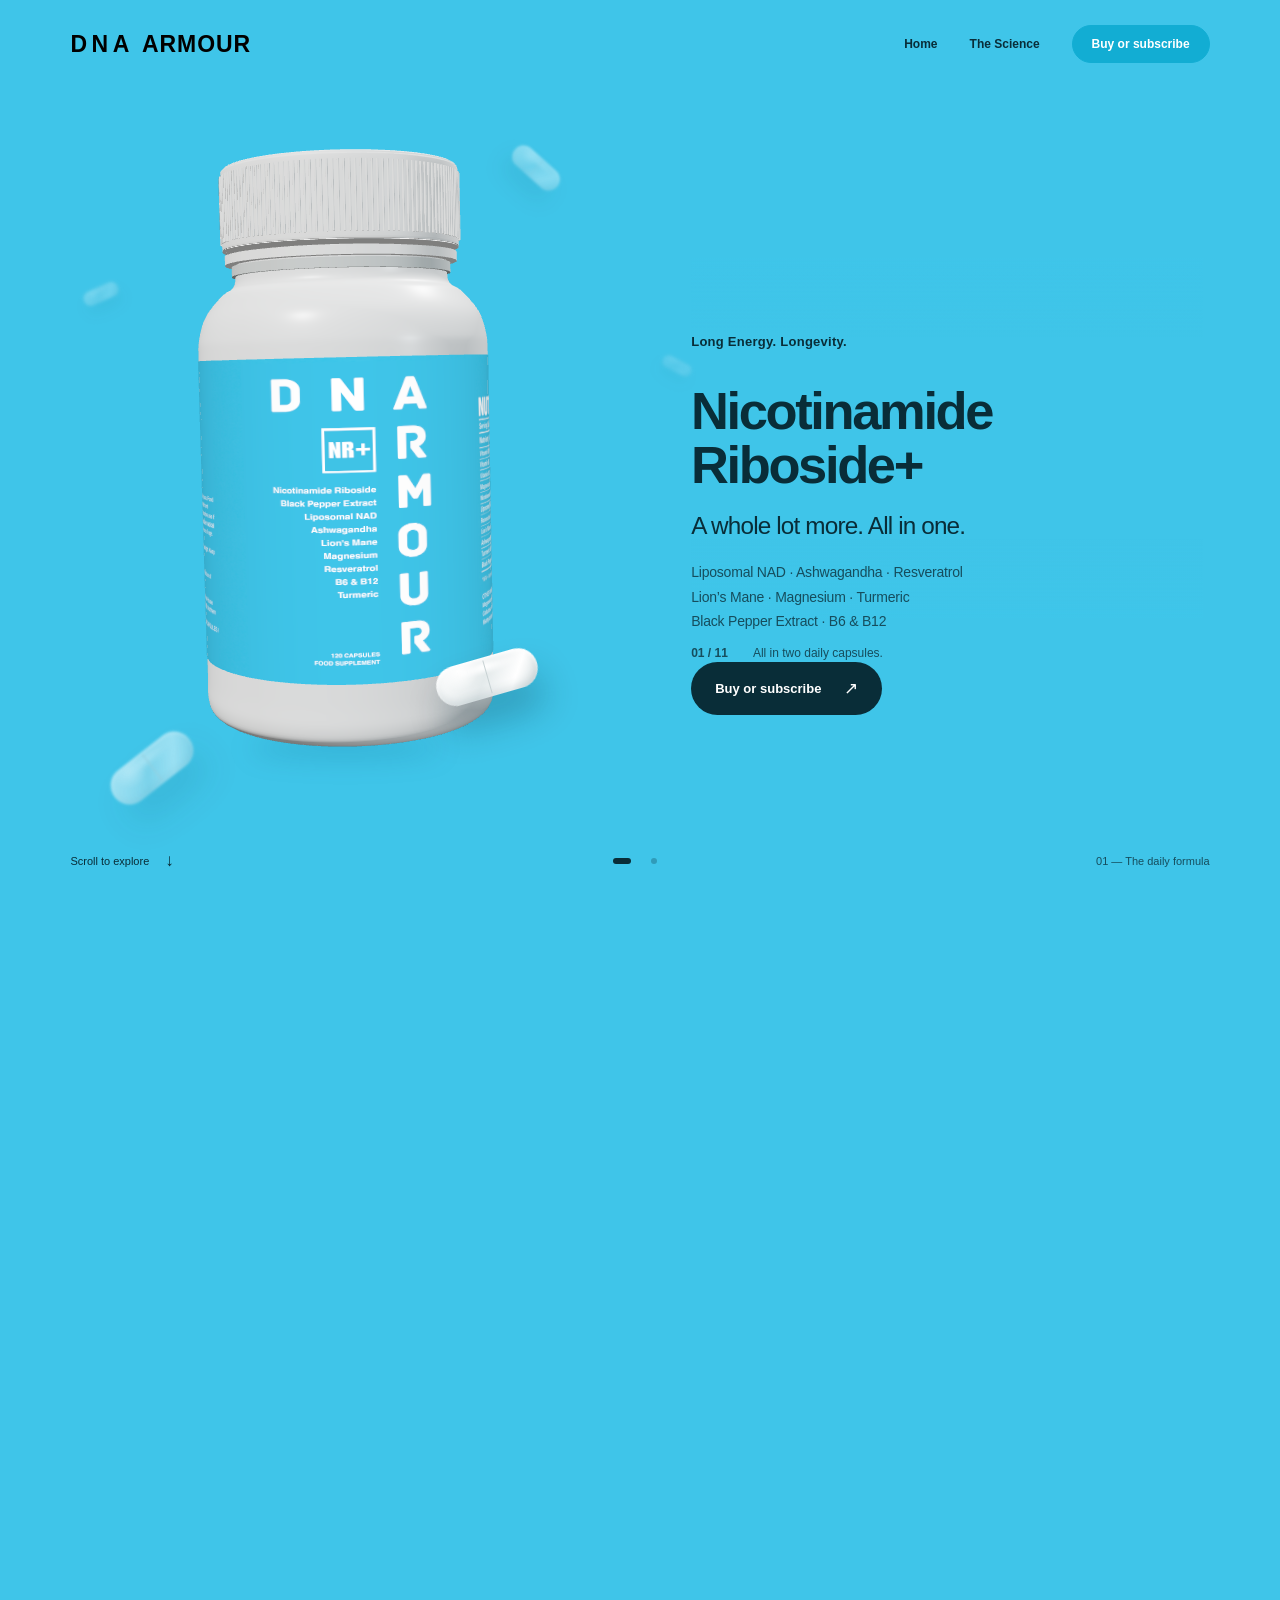
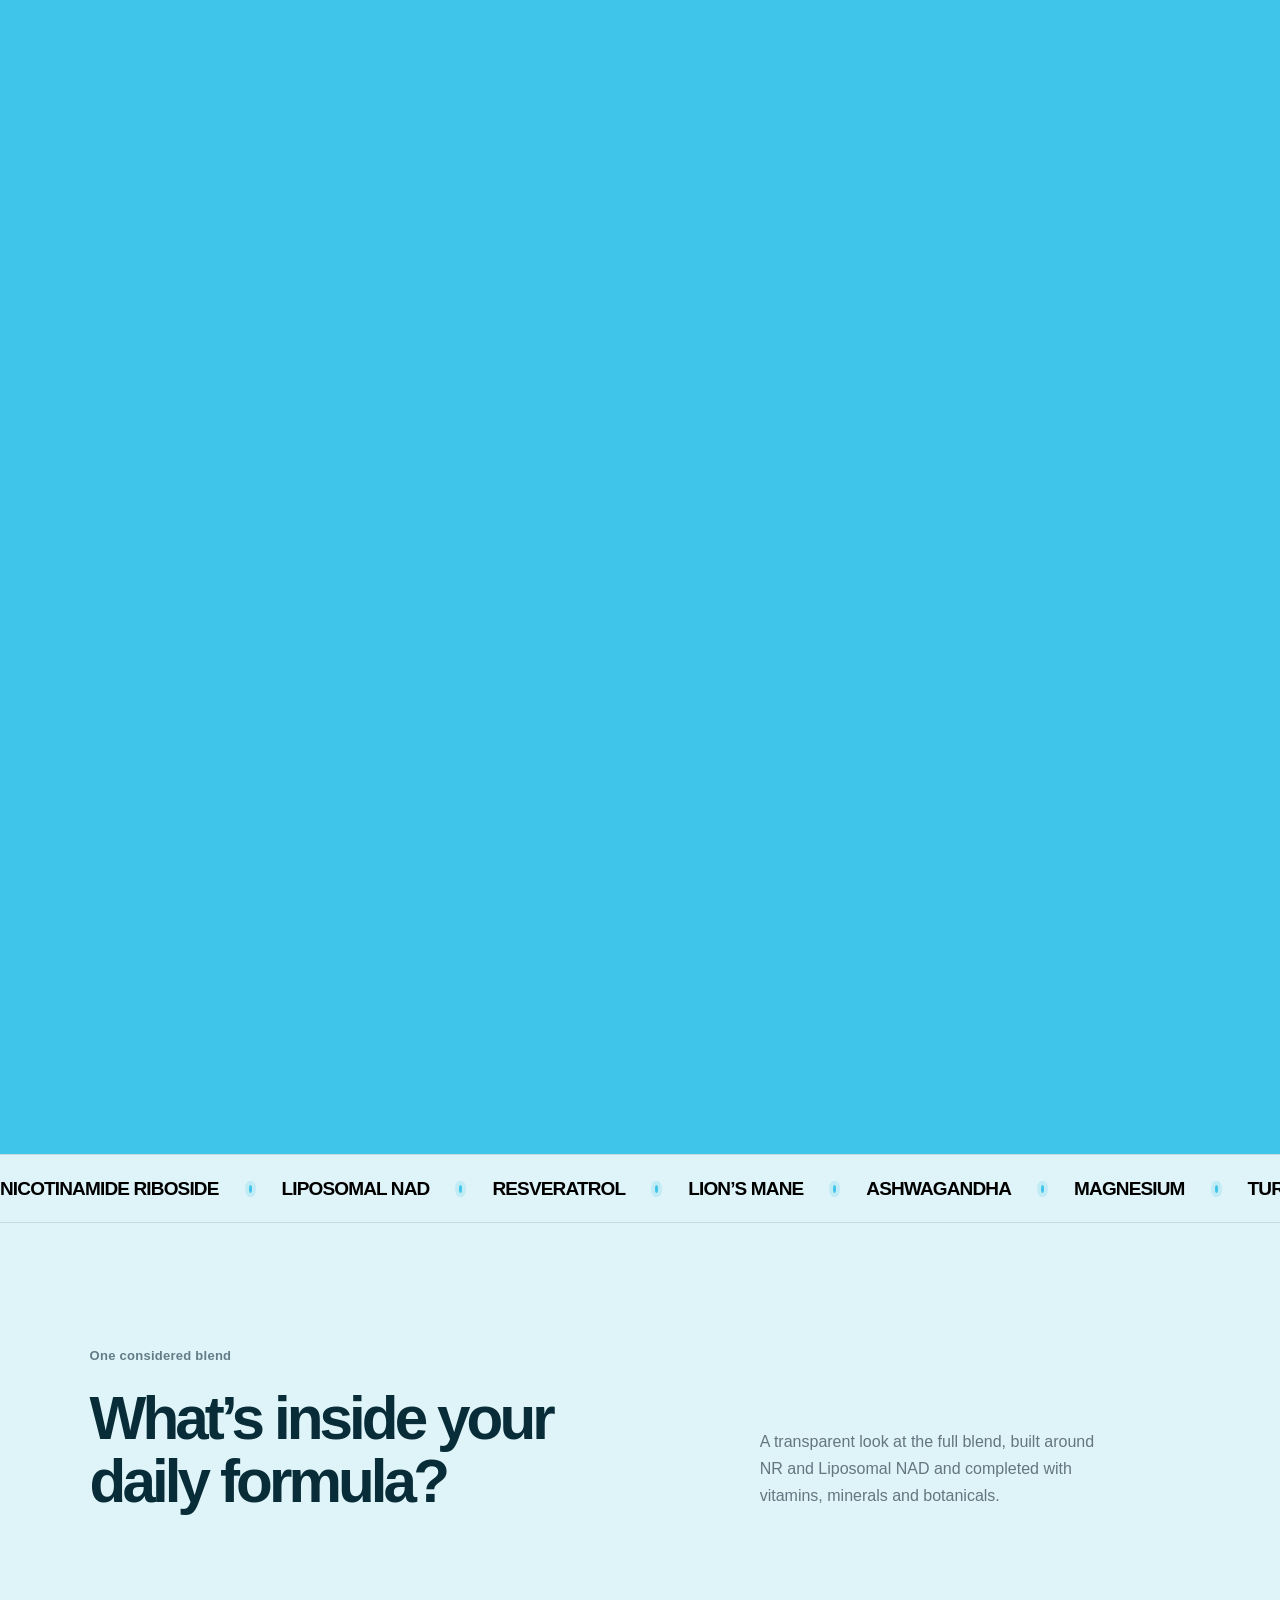
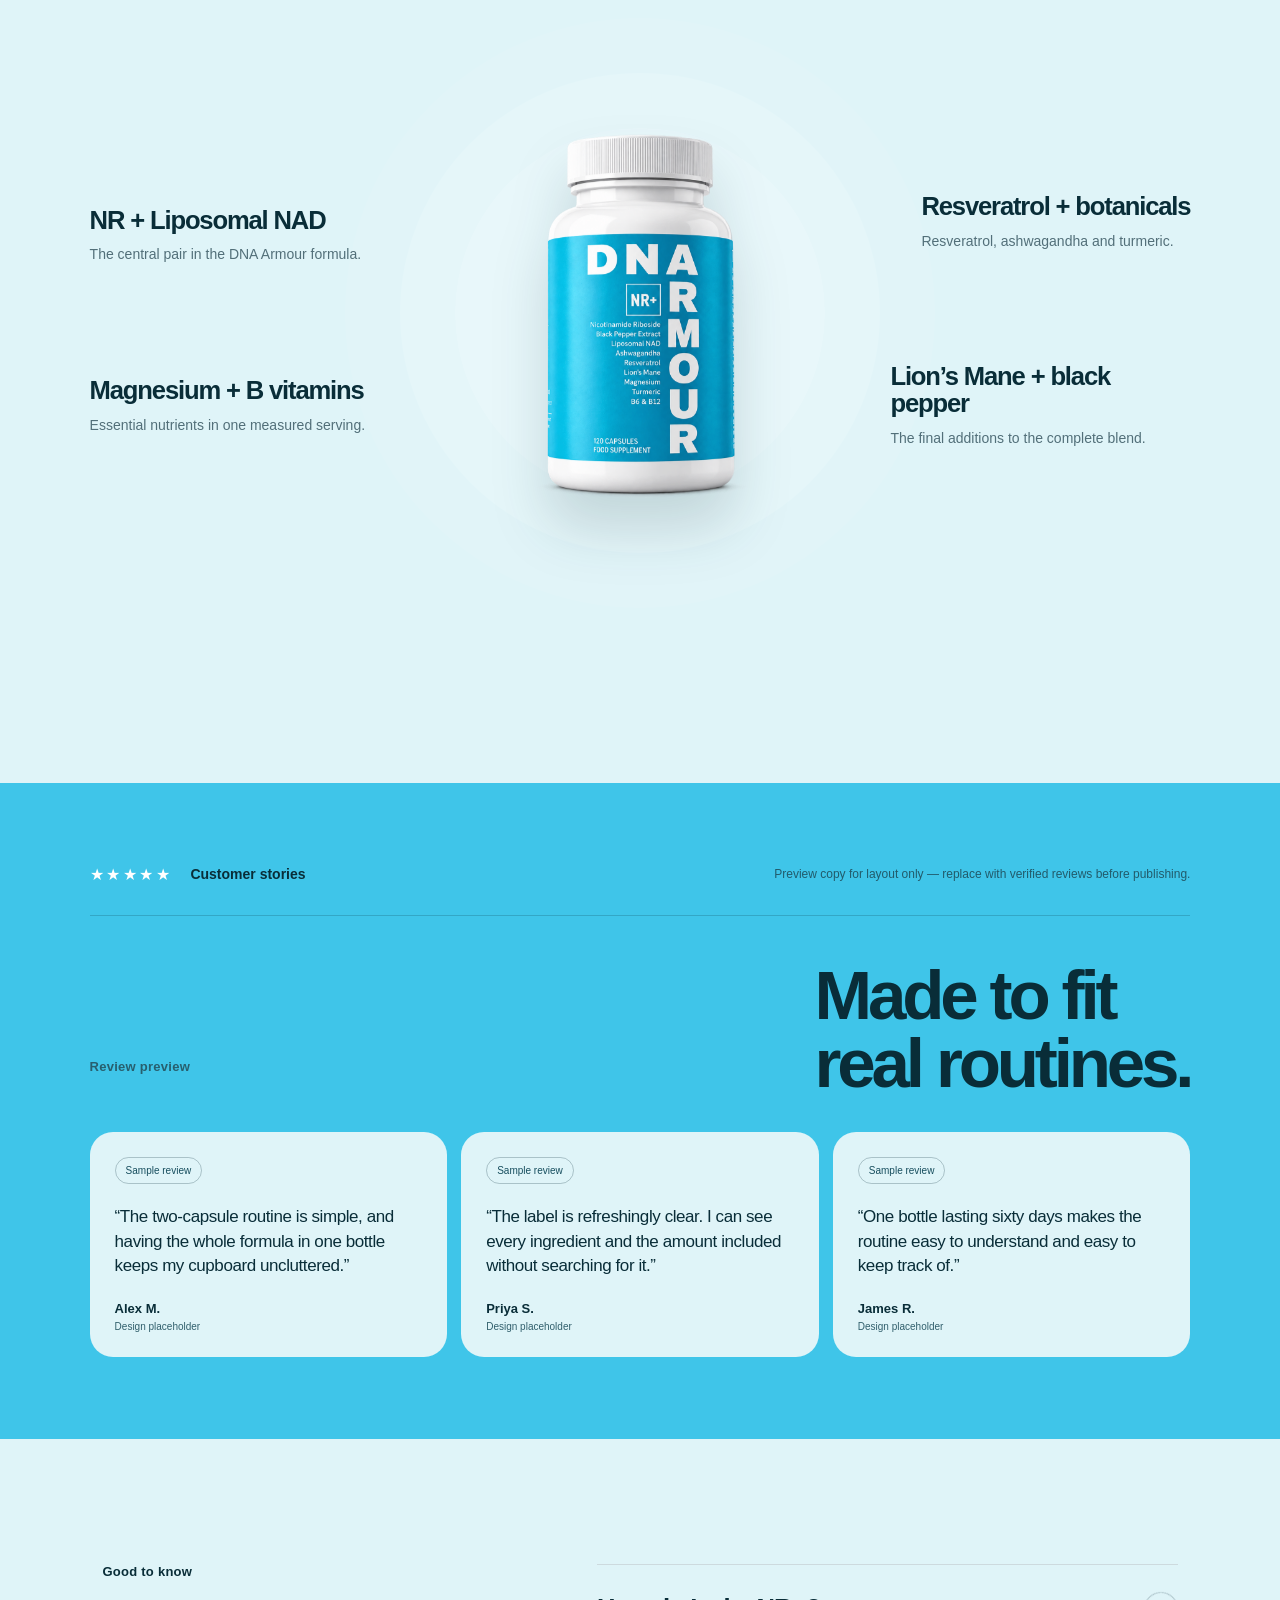
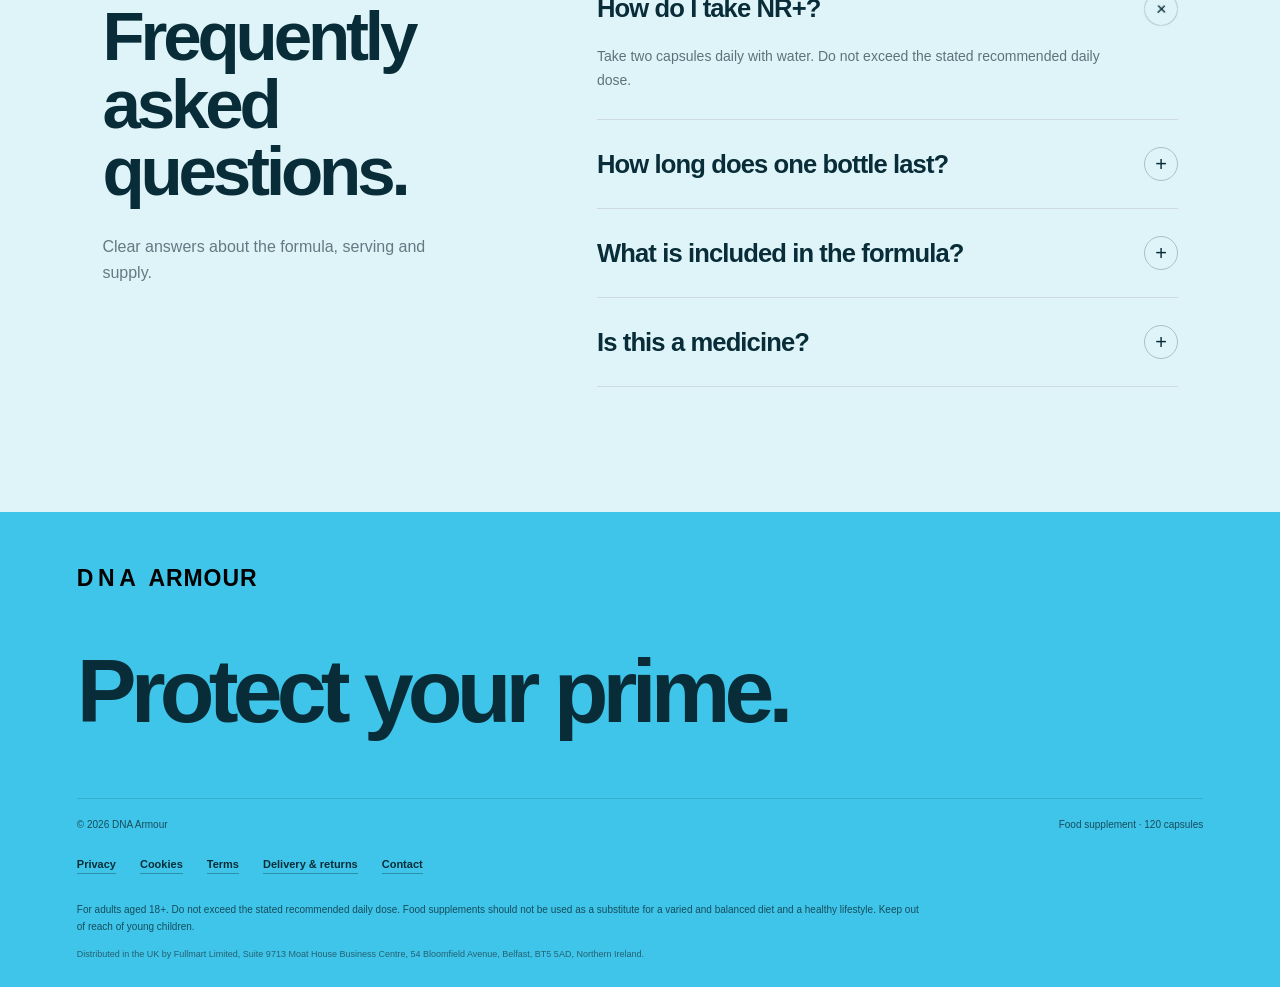
==== commit fdd576a7: "Add Vercel Web Analytics Co-Authored-By: Claude Opus 5.5 <noreply@anthropic.com>" ====
--- a/index.html
+++ b/index.html
@@ -8,7 +8,7 @@
   <link rel="icon" href="assets/favicon.png">
   <link rel="stylesheet" href="styles.css">
   <script src="script.js" type="module"></script>
-</head>
+<script>window.va=window.va||function(){(window.vaq=window.vaq||[]).push(arguments)};</script><script defer src="/_vercel/insights/script.js"></script></head>
 <body class="home-page">
   <a class="skip-link" href="#main">Skip to content</a>
 
--- a/styles.css
+++ b/styles.css
@@ -1,7 +1,7 @@
 :root{--cyan:#3fc5e9;--ink:#092d38;--ink-soft:#315460;--mist:#dff4f8;--line:#dce3e6;--sans:-apple-system,BlinkMacSystemFont,"Helvetica Neue",Helvetica,Arial,sans-serif;--ease:cubic-bezier(.22,1,.36,1)}
 *{box-sizing:border-box}html{scroll-behavior:smooth;scroll-padding-top:90px}body{margin:0;background:var(--mist);color:var(--ink);font-family:var(--sans);-webkit-font-smoothing:antialiased}a{color:inherit}img{display:block;max-width:100%}button{font:inherit}button,a{-webkit-tap-highlight-color:transparent}a:focus-visible,button:focus-visible{outline:3px solid #08384a;outline-offset:5px}.skip-link{position:fixed;top:-100px;left:16px;z-index:100;background:white;padding:12px}.skip-link:focus{top:12px}[hidden]{display:none!important}
 .site-header{position:fixed;inset:0 0 auto;z-index:30;display:flex;align-items:center;justify-content:space-between;height:88px;padding:0 5.5vw;transition:background .3s,box-shadow .3s}.site-header.is-scrolled{background:rgb(255 255 255 / .86);backdrop-filter:blur(18px);box-shadow:0 1px 0 #092d3810}.site-header.on-story{background:transparent;box-shadow:none;backdrop-filter:none}.brand{display:inline-grid;grid-template-columns:auto auto;align-items:center;gap:3px 9px;text-decoration:none;font-weight:800}.brand-dna{font-size:25px;letter-spacing:5px;line-height:1}.brand-armour{grid-column:1;grid-row:2;font-size:8px;letter-spacing:3px}.brand-mark{grid-column:2;grid-row:1 / 3;border:1px solid;padding:7px 4px;font-size:11px;letter-spacing:-.6px}nav{display:flex;align-items:center;gap:32px;font-size:12px;font-weight:550}nav a{text-decoration:none}.nav-cta{border:1px solid #092d383d;border-radius:30px;padding:11px 19px}nav a:hover{opacity:.65}
-.story{height:340svh;background:var(--cyan);position:relative}.product-stage{height:100svh;min-height:660px;position:sticky;top:0;overflow:hidden;background:var(--cyan)}.product-view{position:absolute;left:3%;top:11%;width:48%;height:76%;will-change:transform}#bottle-canvas{position:relative;z-index:2;display:block;width:100%;height:100%}.bottle-fallback{position:absolute;inset:0;width:100%;height:100%;object-fit:contain;z-index:2}.bottle-shadow{position:absolute;left:33%;bottom:1%;width:34%;height:20px;border-radius:50%;background:#04576d2e;filter:blur(13px)}
+.story{height:306svh;background:var(--cyan);position:relative}.product-stage{height:100svh;min-height:660px;position:sticky;top:0;overflow:hidden;background:var(--cyan)}.product-view{position:absolute;left:3%;top:11%;width:48%;height:76%;will-change:transform}#bottle-canvas{position:relative;z-index:2;display:block;width:100%;height:100%}.bottle-fallback{position:absolute;inset:0;width:100%;height:100%;object-fit:contain;z-index:2}.bottle-shadow{position:absolute;left:33%;bottom:1%;width:34%;height:20px;border-radius:50%;background:#04576d2e;filter:blur(13px)}
 .story-copy{position:absolute;left:54%;right:6%;top:15%;bottom:13%;display:grid;align-items:center}.story-step{grid-area:1/1;visibility:hidden;opacity:0;transform:translateY(18px);transition:opacity .32s,transform .5s var(--ease),visibility .32s;pointer-events:none}.story-step.is-active{visibility:visible;opacity:1;transform:none;pointer-events:auto}.copy-card{max-width:580px}.eyebrow{margin:0 0 24px;font-size:13px;font-weight:650;letter-spacing:.02em}h1,h2,h3,blockquote{margin:0;font-weight:650;letter-spacing:-.065em}h1,.story h2{font-size:clamp(72px,7.2vw,116px);line-height:.99;font-weight:650}.title-dot{color:white}.lead{font-size:clamp(20px,1.9vw,28px);letter-spacing:-.035em;line-height:1.32;font-weight:500;margin:28px 0 0}.formula-summary{font-size:14px;line-height:1.75;color:#164d5d;margin:18px 0 0;max-width:420px;letter-spacing:-.015em}.pill-button{display:inline-flex;align-items:center;gap:23px;border-radius:40px;background:var(--ink);color:white;text-decoration:none;font-size:13px;font-weight:550;padding:16px 24px;margin-top:28px;transition:background .2s,transform .2s}.pill-button:hover{background:#174858;transform:translateY(-2px)}.pill-button span{font-size:17px}.product-meta{font-size:11px;font-weight:500;letter-spacing:.015em;margin:19px 0;color:#164d5d}.product-meta span{padding:0 8px}.mini-stats{display:flex;gap:42px;margin-top:30px}.mini-stats>span{display:grid;gap:8px;font-size:12px;color:#164d5d}.mini-stats strong{font-size:45px;font-weight:600;letter-spacing:-.055em;color:var(--ink)}.story-bottom{position:absolute;left:5.5%;right:5.5%;bottom:29px;display:flex;align-items:center;justify-content:space-between}.scroll-cue{font-size:11px;display:flex;gap:16px;align-items:center;margin:0}.scroll-cue>span{font-size:17px}.story-controls{position:absolute;left:50%;transform:translateX(-50%);display:flex;gap:2px}.story-controls button{border:0;background:transparent;width:36px;height:36px;padding:10px;cursor:pointer}.story-controls span{display:block;width:6px;height:6px;border-radius:5px;background:#092d3845;transition:width .25s,background .25s}.story-controls button[aria-pressed=true] span{width:18px;background:var(--ink)}.view-caption{font-size:11px;color:#164d5d}
 .marquee{background:white;border-bottom:1px solid #e8ecee;padding:25px 5.5%;overflow:hidden}.marquee-track{display:flex;justify-content:space-around;align-items:center;gap:26px;white-space:nowrap;font-size:11px;font-weight:550;color:#55707b}.marquee-track>*:nth-child(n+9){display:none}.marquee i{width:3px;height:3px;background:#92a6af;border-radius:50%}
 .formula-section{padding:120px 6%;max-width:1600px;margin:auto}.section-heading{display:grid;grid-template-columns:1.5fr 1fr;gap:24px;margin-bottom:55px;align-items:end}.section-heading .eyebrow{grid-column:1/-1;margin:0;color:#637d88}.section-heading h2,.ingredients-intro h2,.ritual-copy h2{font-size:clamp(40px,4.7vw,72px);line-height:1.05}.section-heading>p:last-child{max-width:360px;margin:0 0 4px;line-height:1.7;font-size:16px;color:#637681}.formula-grid{display:grid;grid-template-columns:1.15fr 1fr;gap:18px}.formula-card{position:relative;border-radius:25px;background:white;padding:36px;overflow:hidden;min-height:250px}.formula-card-feature{grid-row:span 2;background:var(--cyan)}.card-number{position:absolute;right:30px;top:33px;font-size:11px;opacity:.5}.card-kicker{font-size:11px;font-weight:600;letter-spacing:.02em;margin:0 0 35px}.formula-card h3{font-size:34px;line-height:1.1;max-width:380px;letter-spacing:-.05em}.formula-card-feature h3{font-size:50px}.formula-card p:last-of-type{max-width:370px;font-size:14px;line-height:1.7;color:#4d6670}.formula-card-feature p:last-of-type{color:#164d5d}.orb{position:absolute;right:-65px;bottom:-130px;width:330px;height:330px;border:1px solid #ffffff70;border-radius:50%;display:grid;place-items:center;box-shadow:inset 0 0 0 50px #ffffff10,inset 0 0 0 100px #ffffff10}.orb span{font-size:65px;font-weight:650;color:#fff;letter-spacing:-.06em;transform:translate(-25px,-48px)}
@@ -10,11 +10,11 @@
 .ritual-section{display:grid;grid-template-columns:1fr 1fr;background:#e9f6f9}.ritual-visual{position:relative;min-height:640px;display:grid;place-items:center;overflow:hidden}.ritual-visual img{width:90%;max-height:650px;object-fit:contain;position:relative;z-index:1}.ritual-ring{display:none}.ritual-copy{padding:100px 10% 100px 5%;align-self:center}.ritual-copy>p:not(.eyebrow){font-size:15px;line-height:1.7;color:#637681}.ritual-details{margin:32px 0;border-top:1px solid #c5dce3}.ritual-details div{display:flex;justify-content:space-between;padding:18px 0;border-bottom:1px solid #c5dce3;font-size:12px}.ritual-details strong{font-weight:600}.ritual-copy p.caution{font-size:10px}footer{background:var(--cyan);padding:55px 6% 25px}.footer-brand{margin-bottom:50px}footer>p{font-size:clamp(40px,7vw,100px);font-weight:650;letter-spacing:-.065em;margin:0 0 55px}.footer-meta{display:flex;justify-content:space-between;border-top:1px solid #092d3826;padding-top:20px;font-size:10px;color:#164d5d}
 .reveal{opacity:1}.js-ready .reveal{opacity:0;transform:translateY(22px);transition:opacity .7s,transform .9s var(--ease)}.js-ready .reveal.is-visible{opacity:1;transform:none}
 @media(min-width:1700px){.product-view{left:8%;width:40%}.story-copy{right:12%}}
-@media(max-width:760px){.site-header{height:67px;padding:0 22px}.brand-dna{font-size:20px}.brand-armour{font-size:6px}.brand-mark{font-size:9px;padding:5px 3px}nav{gap:0}.nav-cta{font-size:11px;padding:9px 15px}.story{height:330svh}.product-stage{min-height:620px}.product-view{top:8%;left:10%;width:80%;height:36%}.bottle-shadow{bottom:0;height:12px;width:26%;left:37%;filter:blur(10px)}.story-copy{left:7%;right:7%;top:67%;bottom:8%;align-items:start;text-align:center}.copy-card{max-width:430px;margin:auto}.eyebrow{font-size:10px;margin:0 0 12px}h1,.story h2{font-size:clamp(46px,12vw,72px);line-height:.99;letter-spacing:-.065em}.story h1 br{display:none}.story h1{font-size:clamp(42px,10.8vw,62px);white-space:nowrap}.lead{font-size:18px;line-height:1.25;margin-top:15px}.lead br{display:none}.formula-summary{font-size:10px;line-height:1.6;max-width:320px;margin:13px auto 0}.pill-button{font-size:11px;padding:12px 19px;gap:16px;margin-top:17px}.pill-button span{font-size:14px}.product-meta{font-size:9px;margin-top:12px}.story-bottom{left:22px;right:22px;bottom:15px}.view-caption{display:none}.scroll-cue{font-size:9px;gap:9px}.scroll-cue span{font-size:13px}.story-controls{left:auto;right:0;transform:none}.story-controls button{width:29px;height:29px;padding:9px}.mini-stats{justify-content:center;gap:40px;margin-top:17px}.mini-stats strong{font-size:34px}.mini-stats>span{font-size:10px;gap:3px}.marquee{padding:22px;}.marquee-track{font-size:9px;gap:16px;justify-content:center}.marquee-track>*:nth-child(n+6){display:none}.formula-section{padding:75px 22px}.section-heading{grid-template-columns:1fr;gap:18px;margin-bottom:32px}.section-heading>p:last-child{font-size:14px}.section-heading h2,.ingredients-intro h2,.ritual-copy h2{font-size:42px}.formula-grid{grid-template-columns:1fr}.formula-card{padding:28px;border-radius:20px;min-height:220px}.formula-card-feature{min-height:390px;grid-row:auto}.formula-card h3{font-size:31px}.formula-card-feature h3{font-size:39px;max-width:290px}.card-number{right:25px;top:27px}.statement-section{padding:85px 24px}.statement-section p{font-size:12px}.ingredients-section{display:block;padding:75px 22px}.ingredients-intro{position:static;margin-bottom:36px}.table-row{font-size:11px;gap:8px;padding:15px 0;grid-template-columns:1.6fr .7fr .45fr}.table-head{font-size:9px}.table-row small{font-size:9px}.ritual-section{grid-template-columns:1fr}.ritual-visual{min-height:400px;height:52svh}.ritual-visual img{height:100%;width:90%}.ritual-copy{padding:35px 25px 70px}.footer-meta{font-size:9px;gap:14px}footer{padding:40px 23px 25px}footer>p{font-size:41px;margin-bottom:40px}}
+@media(max-width:760px){.site-header{height:67px;padding:0 22px}.brand-dna{font-size:20px}.brand-armour{font-size:6px}.brand-mark{font-size:9px;padding:5px 3px}nav{gap:0}.nav-cta{font-size:11px;padding:9px 15px}.story{height:298svh}.product-stage{min-height:620px}.product-view{top:8%;left:10%;width:80%;height:36%}.bottle-shadow{bottom:0;height:12px;width:26%;left:37%;filter:blur(10px)}.story-copy{left:7%;right:7%;top:67%;bottom:8%;align-items:start;text-align:center}.copy-card{max-width:430px;margin:auto}.eyebrow{font-size:10px;margin:0 0 12px}h1,.story h2{font-size:clamp(46px,12vw,72px);line-height:.99;letter-spacing:-.065em}.story h1 br{display:none}.story h1{font-size:clamp(42px,10.8vw,62px);white-space:nowrap}.lead{font-size:18px;line-height:1.25;margin-top:15px}.lead br{display:none}.formula-summary{font-size:10px;line-height:1.6;max-width:320px;margin:13px auto 0}.pill-button{font-size:11px;padding:12px 19px;gap:16px;margin-top:17px}.pill-button span{font-size:14px}.product-meta{font-size:9px;margin-top:12px}.story-bottom{left:22px;right:22px;bottom:15px}.view-caption{display:none}.scroll-cue{font-size:9px;gap:9px}.scroll-cue span{font-size:13px}.story-controls{left:auto;right:0;transform:none}.story-controls button{width:29px;height:29px;padding:9px}.mini-stats{justify-content:center;gap:40px;margin-top:17px}.mini-stats strong{font-size:34px}.mini-stats>span{font-size:10px;gap:3px}.marquee{padding:22px;}.marquee-track{font-size:9px;gap:16px;justify-content:center}.marquee-track>*:nth-child(n+6){display:none}.formula-section{padding:75px 22px}.section-heading{grid-template-columns:1fr;gap:18px;margin-bottom:32px}.section-heading>p:last-child{font-size:14px}.section-heading h2,.ingredients-intro h2,.ritual-copy h2{font-size:42px}.formula-grid{grid-template-columns:1fr}.formula-card{padding:28px;border-radius:20px;min-height:220px}.formula-card-feature{min-height:390px;grid-row:auto}.formula-card h3{font-size:31px}.formula-card-feature h3{font-size:39px;max-width:290px}.card-number{right:25px;top:27px}.statement-section{padding:85px 24px}.statement-section p{font-size:12px}.ingredients-section{display:block;padding:75px 22px}.ingredients-intro{position:static;margin-bottom:36px}.table-row{font-size:11px;gap:8px;padding:15px 0;grid-template-columns:1.6fr .7fr .45fr}.table-head{font-size:9px}.table-row small{font-size:9px}.ritual-section{grid-template-columns:1fr}.ritual-visual{min-height:400px;height:52svh}.ritual-visual img{height:100%;width:90%}.ritual-copy{padding:35px 25px 70px}.footer-meta{font-size:9px;gap:14px}footer{padding:40px 23px 25px}footer>p{font-size:41px;margin-bottom:40px}}
 @media(max-height:740px) and (max-width:760px){.product-view{top:10%;height:38%}.story-copy{top:55%}.formula-summary{margin-top:9px;font-size:9px}.lead{font-size:16px;margin-top:11px}.pill-button{margin-top:12px}.product-meta{margin-top:10px}.story .eyebrow{margin-bottom:10px}}
 .ingredient-roll-card{width:100%}.story .ingredient-roll-card h2{font-size:13px;letter-spacing:.02em;line-height:1.4;margin-bottom:28px}
 .ingredient-roller{--row-height:120px;height:calc(var(--row-height)*3);overflow:hidden;position:relative}.ingredient-roller::before,.ingredient-roller::after{content:'';position:absolute;left:0;right:0;height:22%;z-index:1;pointer-events:none}.ingredient-roller::before{top:0;background:linear-gradient(to bottom,var(--cyan) 0%,transparent 100%)}.ingredient-roller::after{bottom:0;background:linear-gradient(to top,var(--cyan) 0%,transparent 100%)}
-.ingredient-reel{list-style:none;margin:0;padding:0;will-change:transform}.ingredient-reel li{height:var(--row-height);display:flex;align-items:center;font-size:clamp(36px,4.1vw,64px);font-weight:650;line-height:1.03;letter-spacing:-.045em}
+.ingredient-reel{list-style:none;margin:0;padding:0;will-change:transform;transform:translate3d(0,var(--row-height),0)}.ingredient-reel li:not(:first-child){opacity:0}.ingredient-reel li{height:var(--row-height);display:flex;align-items:center;font-size:clamp(36px,4.1vw,64px);font-weight:650;line-height:1.03;letter-spacing:-.045em}
 .ingredient-roll-footer{display:flex;gap:25px;align-items:center;margin:28px 0 0;font-size:12px;color:#164d5d}.ingredient-roll-footer>span:first-child{font-variant-numeric:tabular-nums;font-weight:600}
 @media(max-width:760px){.story .ingredient-roll-card h2{font-size:11px;margin-bottom:12px}.ingredient-roller{--row-height:64px}.ingredient-reel li{justify-content:center;font-size:36px}.ingredient-roll-footer{justify-content:center;font-size:10px;margin-top:16px;gap:18px}}
 @media(max-height:740px) and (max-width:760px){.ingredient-roller{--row-height:58px}.ingredient-reel li{font-size:28px}.ingredient-roll-footer{margin-top:12px}}
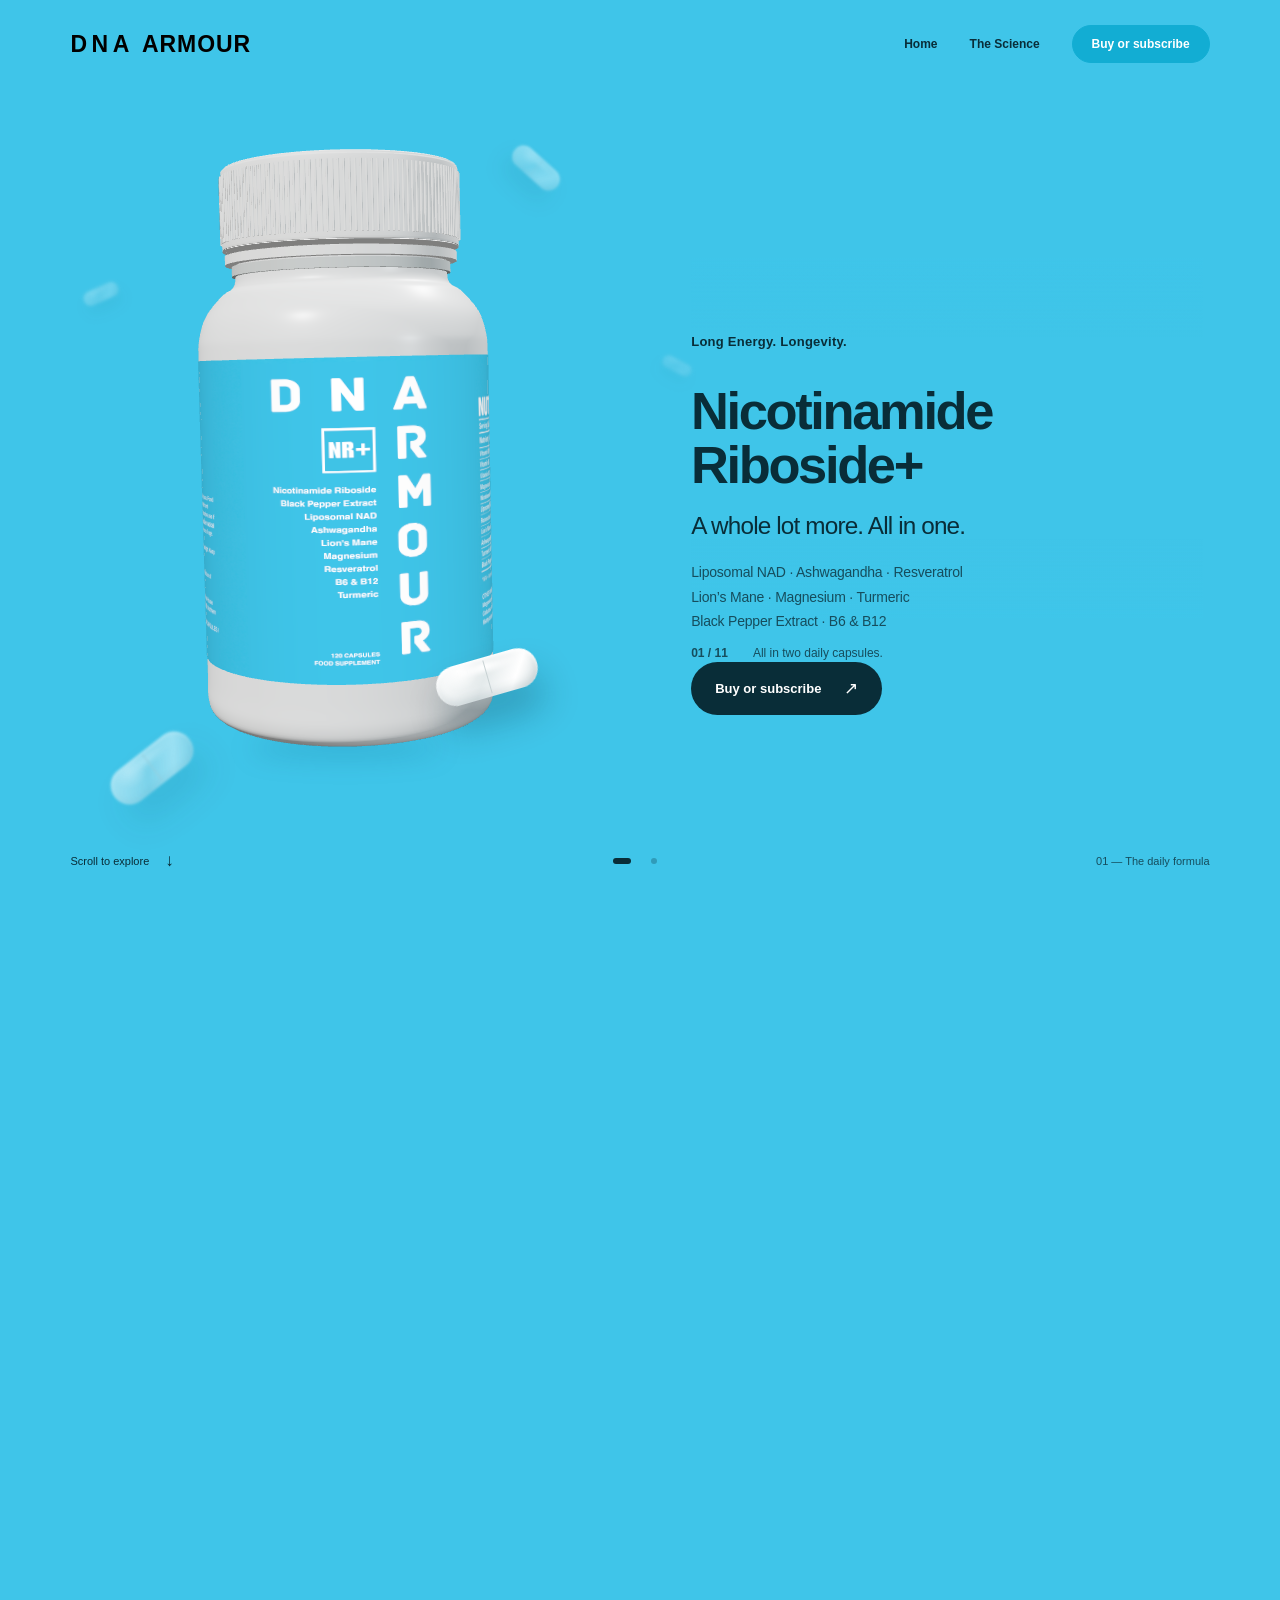
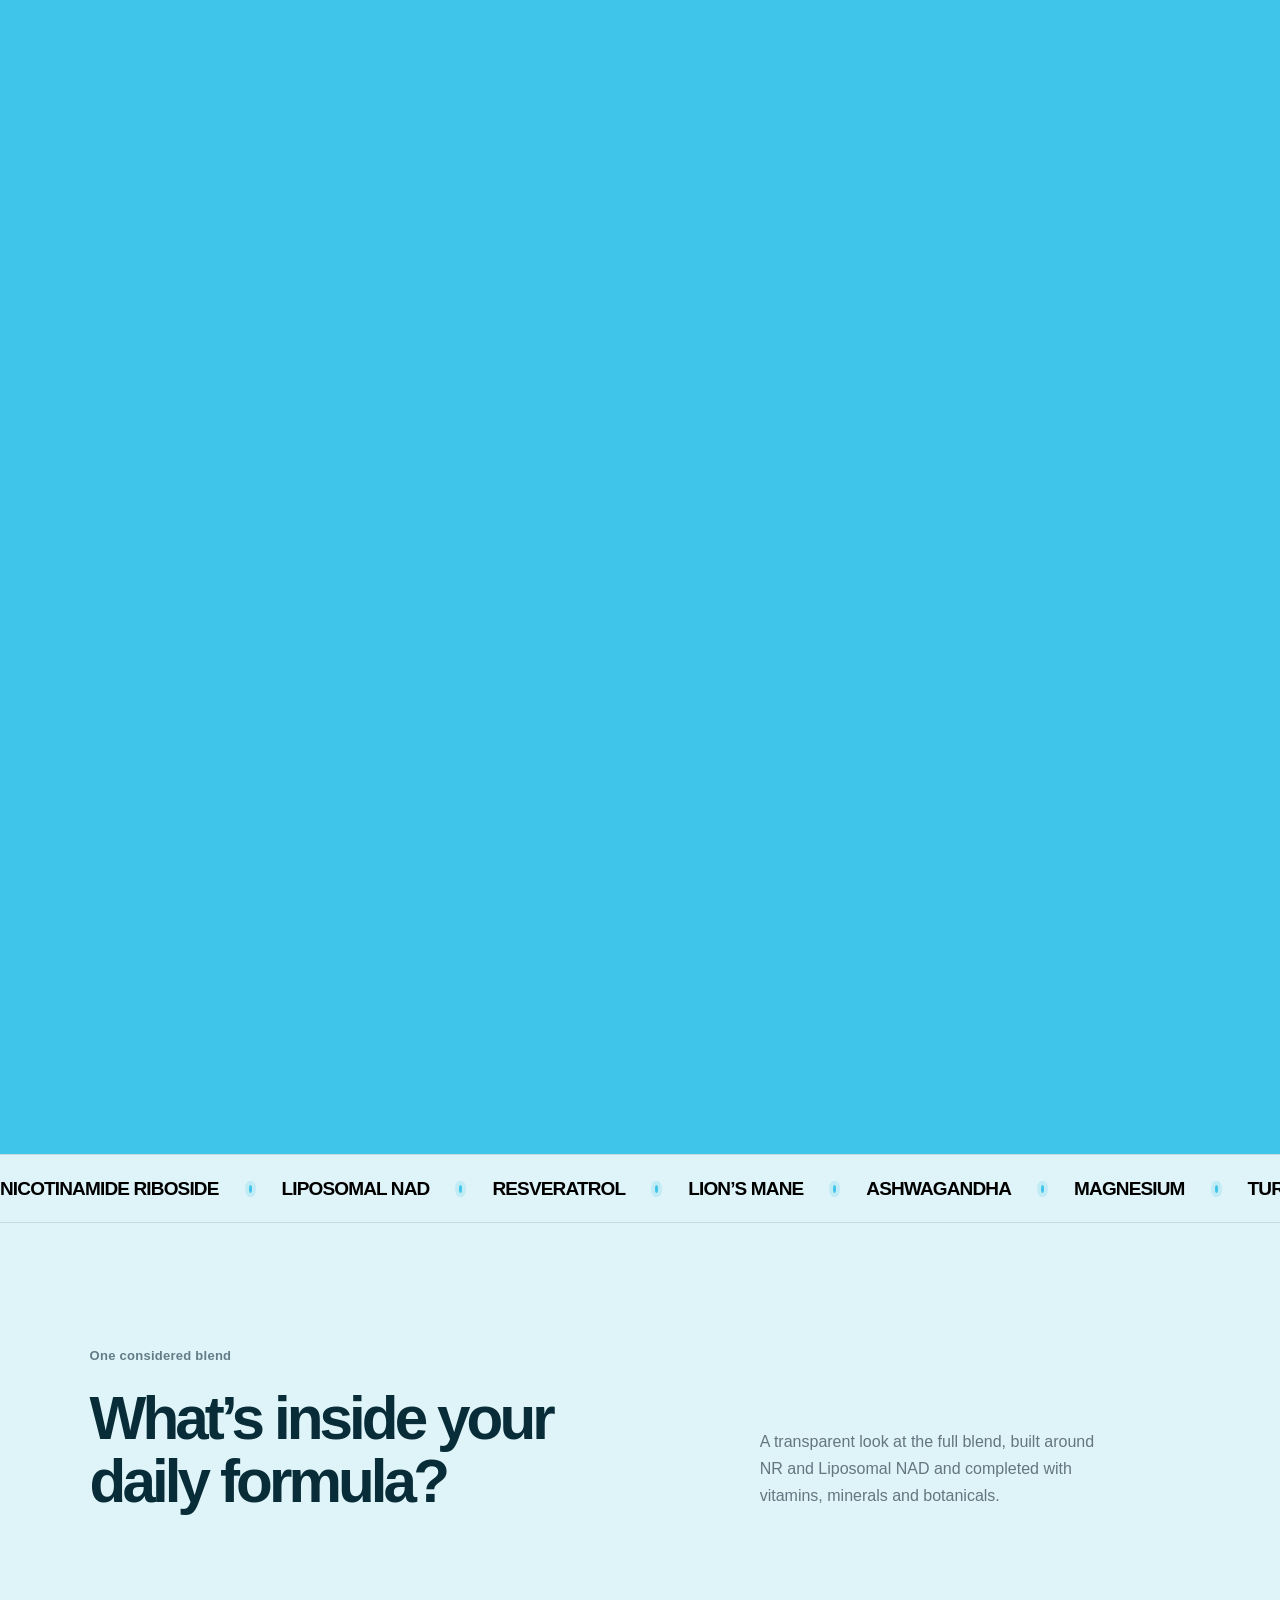
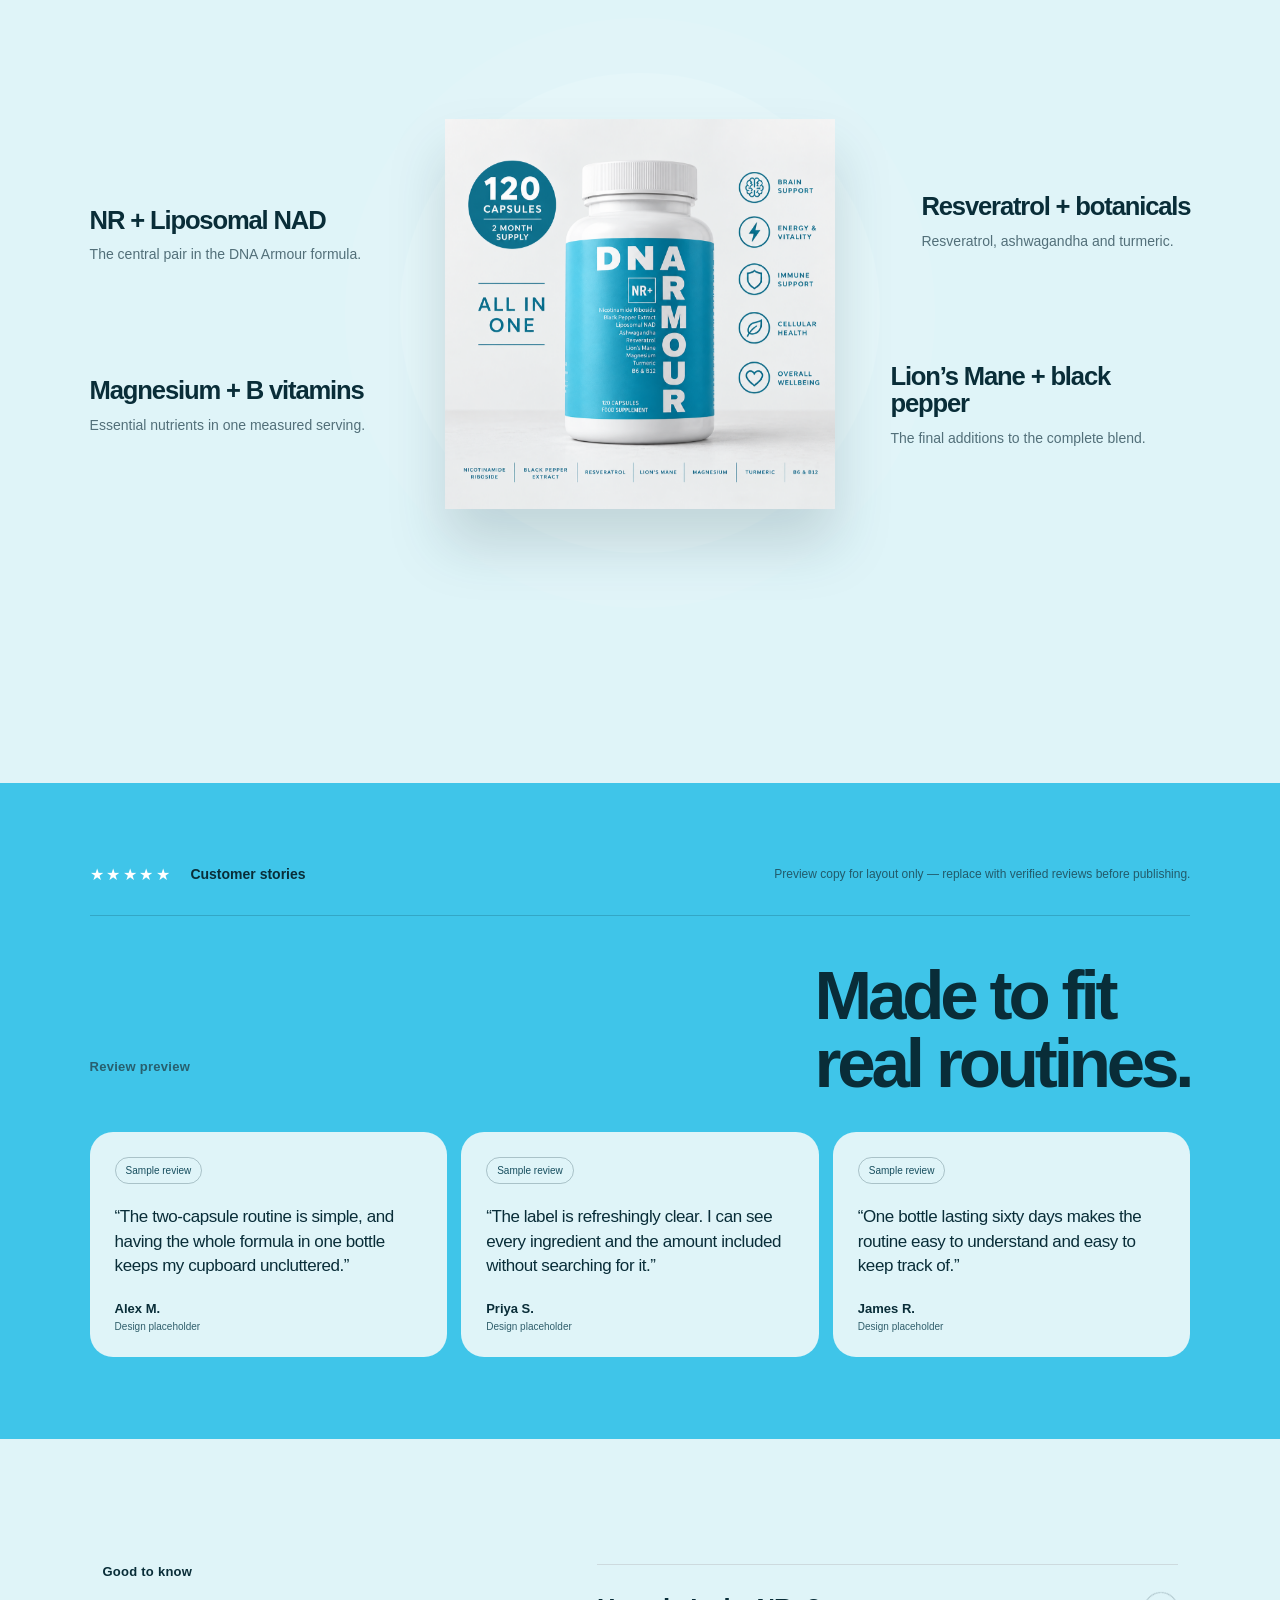
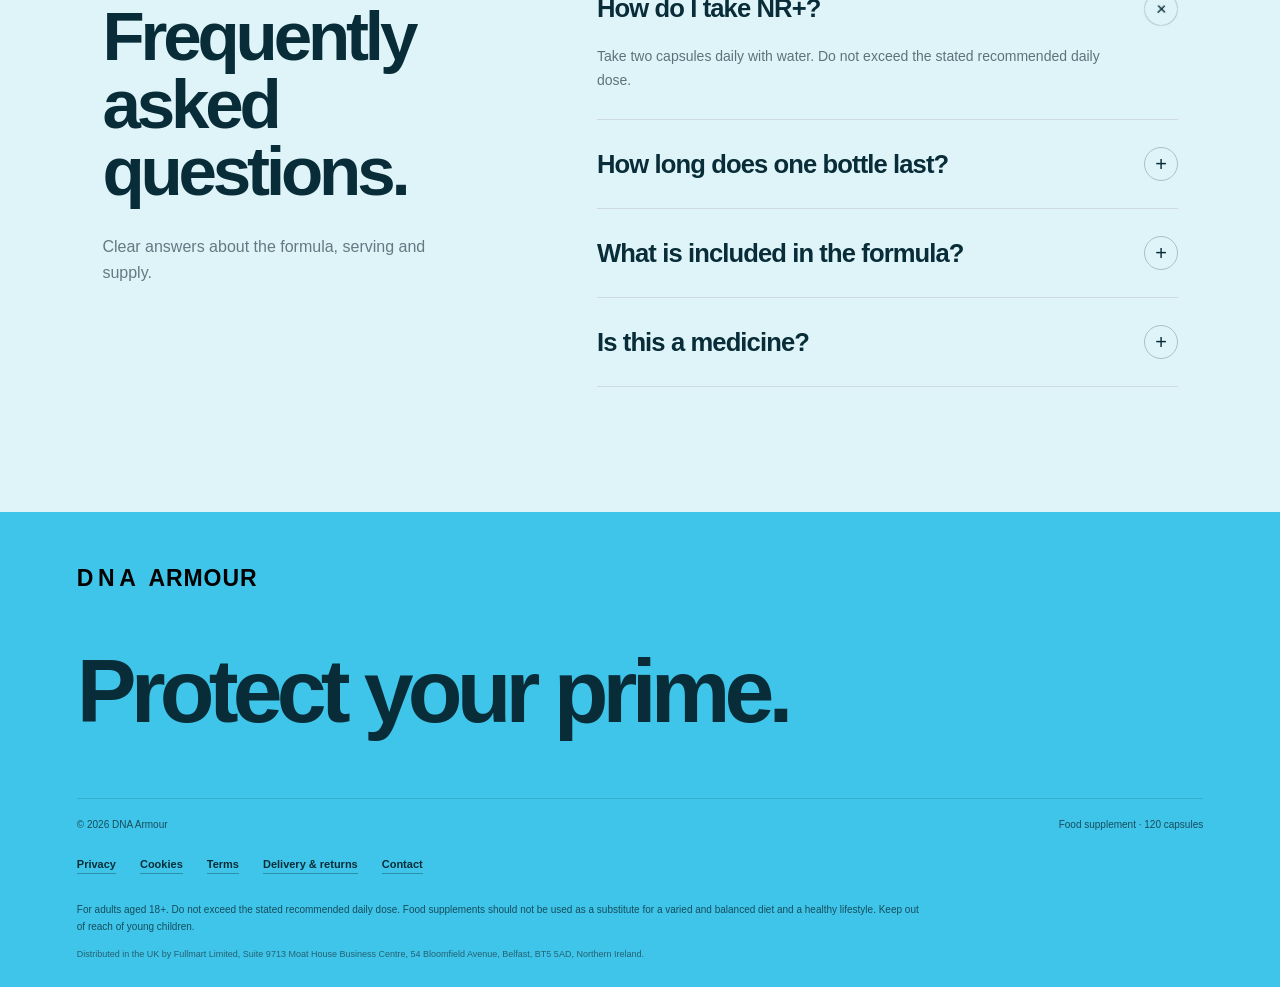
==== commit 1b03d6f6: "Use listing image for product views and add social preview meta tags Co-Authored-By: Claude Haiku 5." ====
--- a/index.html
+++ b/index.html
@@ -5,6 +5,16 @@
   <meta name="viewport" content="width=device-width, initial-scale=1">
   <meta name="description" content="DNA Armour NR+ - an all-in-one daily food supplement with Nicotinamide Riboside, Liposomal NAD, Resveratrol, Ashwagandha and essential vitamins.">
   <title>DNA Armour NR+ Nicotinamide Riboside | Protect Your Prime</title>
+  <meta property="og:type" content="website">
+  <meta property="og:site_name" content="DNA Armour">
+  <meta property="og:url" content="https://dnaarmour.com/">
+  <meta property="og:title" content="DNA Armour NR+ Nicotinamide Riboside | Protect Your Prime">
+  <meta property="og:description" content="DNA Armour NR+ - an all-in-one daily food supplement with Nicotinamide Riboside, Liposomal NAD, Resveratrol, Ashwagandha and essential vitamins.">
+  <meta property="og:image" content="https://dnaarmour.com/assets/dna-armour-listing.png">
+  <meta property="og:image:width" content="1254">
+  <meta property="og:image:height" content="1254">
+  <meta name="twitter:card" content="summary_large_image">
+  <meta name="twitter:image" content="https://dnaarmour.com/assets/dna-armour-listing.png">
   <link rel="icon" href="assets/favicon.png">
   <link rel="stylesheet" href="styles.css">
   <script src="script.js" type="module"></script>
@@ -176,7 +186,7 @@
           <article class="reveal"><h3>NR + Liposomal NAD</h3><p>The central pair in the DNA Armour formula.</p></article>
           <article class="reveal"><h3>Magnesium + B vitamins</h3><p>Essential nutrients in one measured serving.</p></article>
         </div>
-        <div class="formula-product reveal"><img src="assets/dna-bottle-transparent.png" alt="DNA Armour NR+ bottle on a transparent background" loading="lazy"></div>
+        <div class="formula-product reveal"><img src="assets/dna-armour-listing.png" alt="DNA Armour NR+ 120 capsule bottle with the key ingredients, 2 month supply" loading="lazy"></div>
         <div class="formula-points formula-points-right">
           <article class="reveal"><h3>Resveratrol + botanicals</h3><p>Resveratrol, ashwagandha and turmeric.</p></article>
           <article class="reveal"><h3>Lion’s Mane + black pepper</h3><p>The final additions to the complete blend.</p></article>
@@ -221,7 +231,7 @@
       <div class="ritual-visual reveal">
         <span class="ritual-ring ring-one"></span>
         <span class="ritual-ring ring-two"></span>
-        <img src="assets/dna-bottle-transparent.png" alt="DNA Armour NR+ bottle on a transparent background" loading="lazy">
+        <img src="assets/dna-armour-listing.png" alt="DNA Armour NR+ 120 capsule bottle with the key ingredients, 2 month supply" loading="lazy">
         <span class="ritual-capsules" aria-hidden="true"><i></i><i></i><i></i></span>
       </div>
       <div class="ritual-copy reveal">
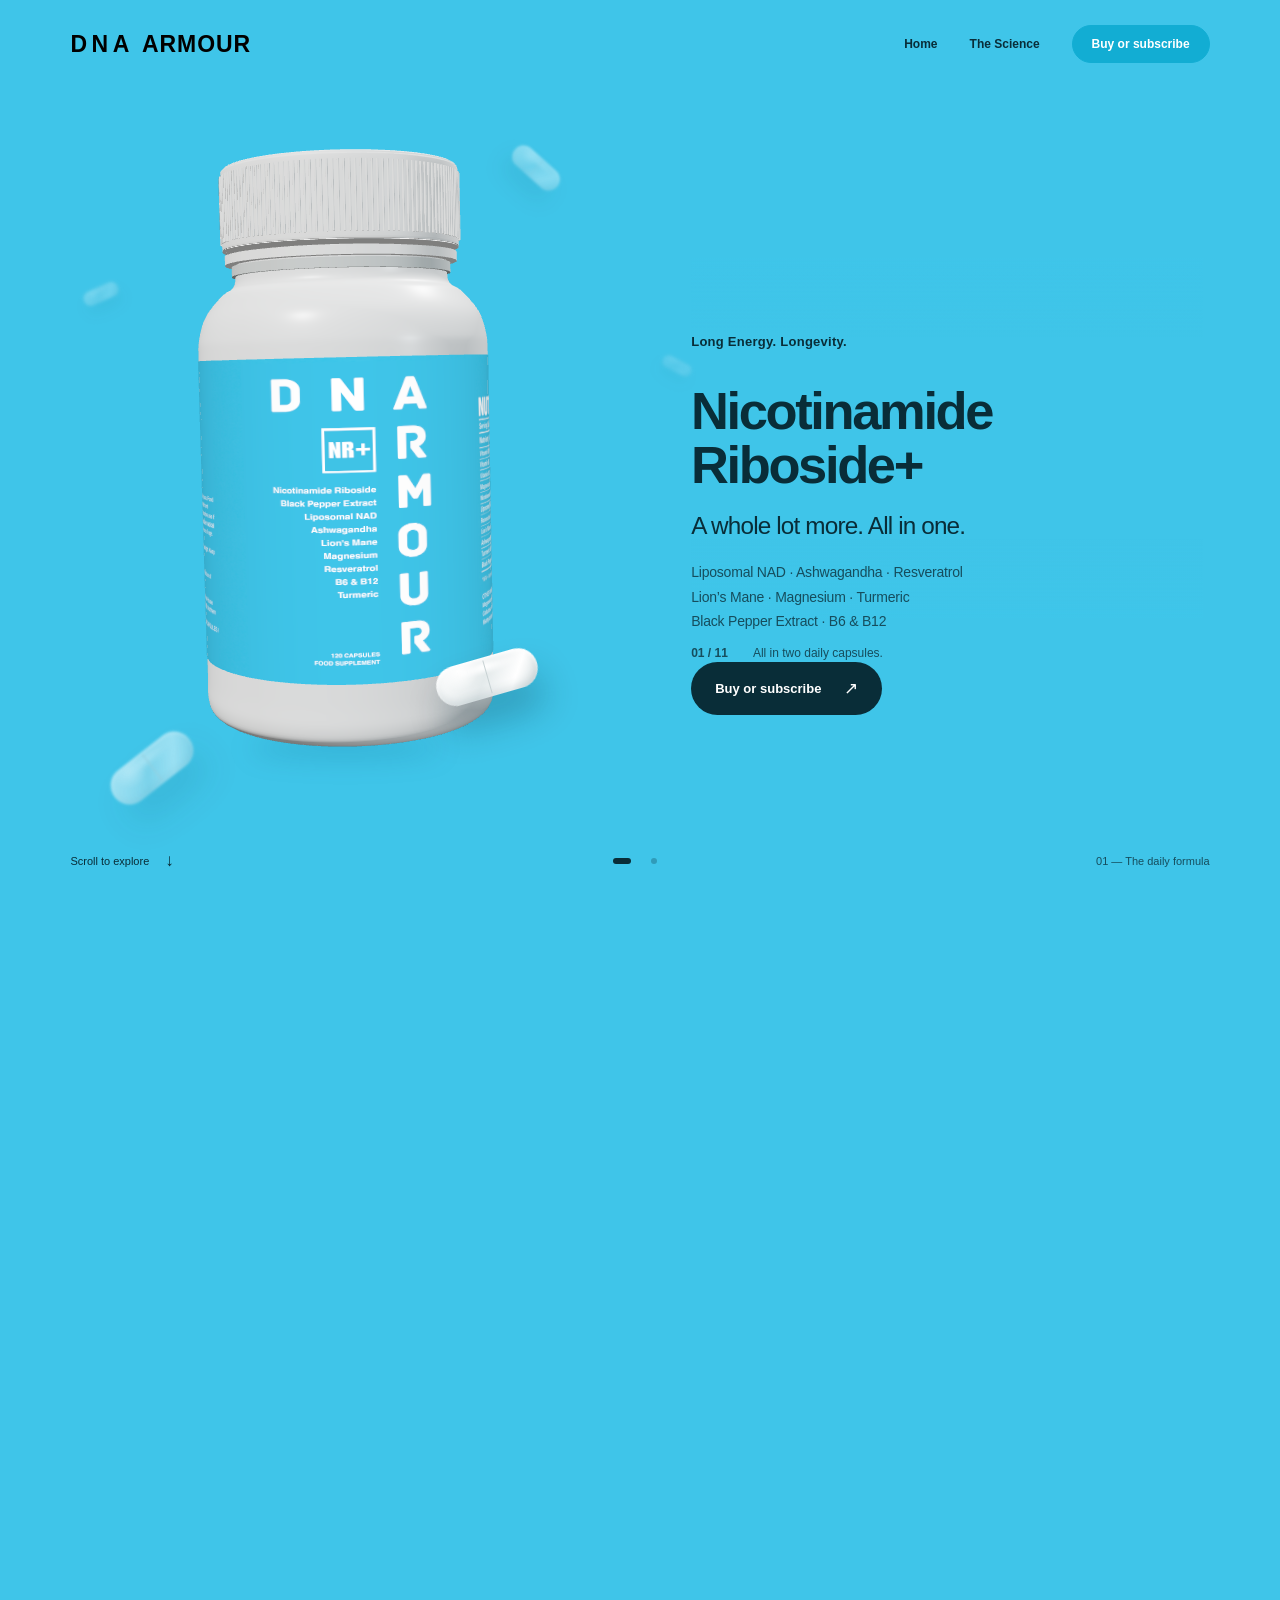
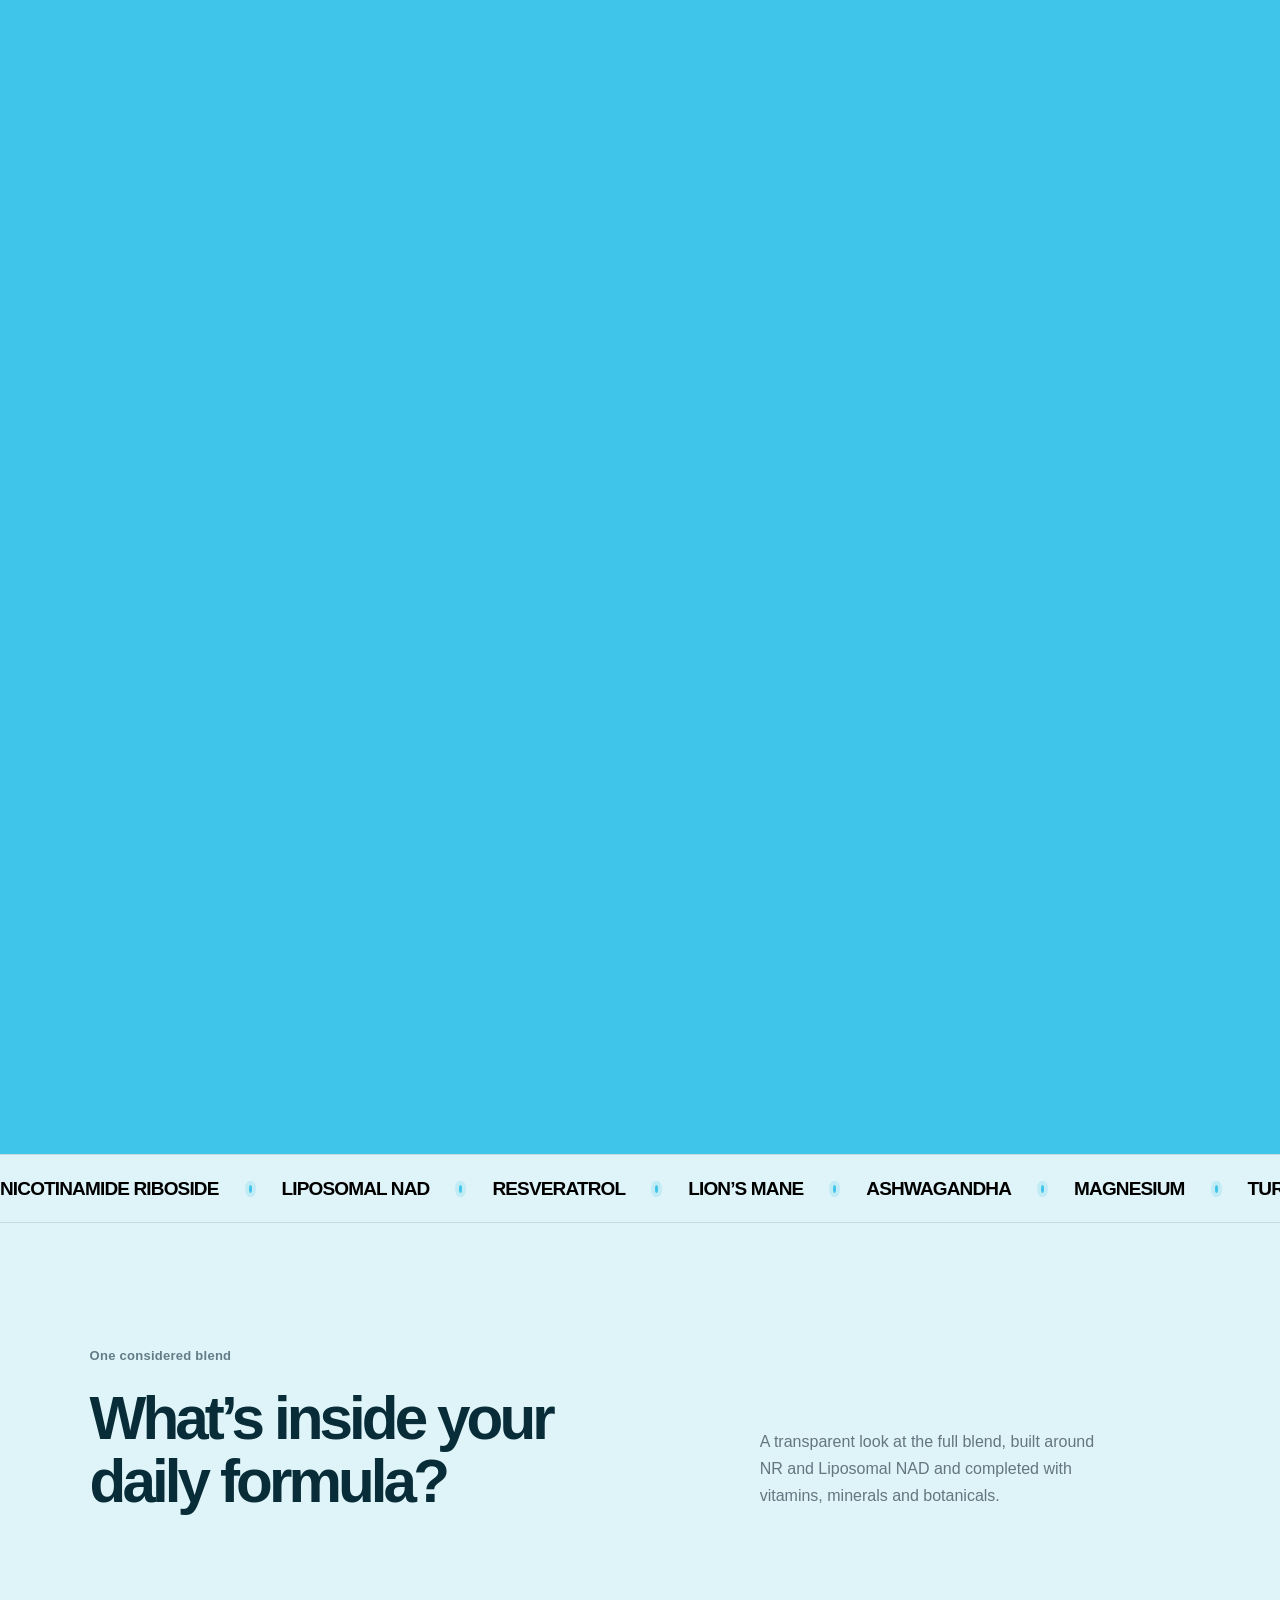
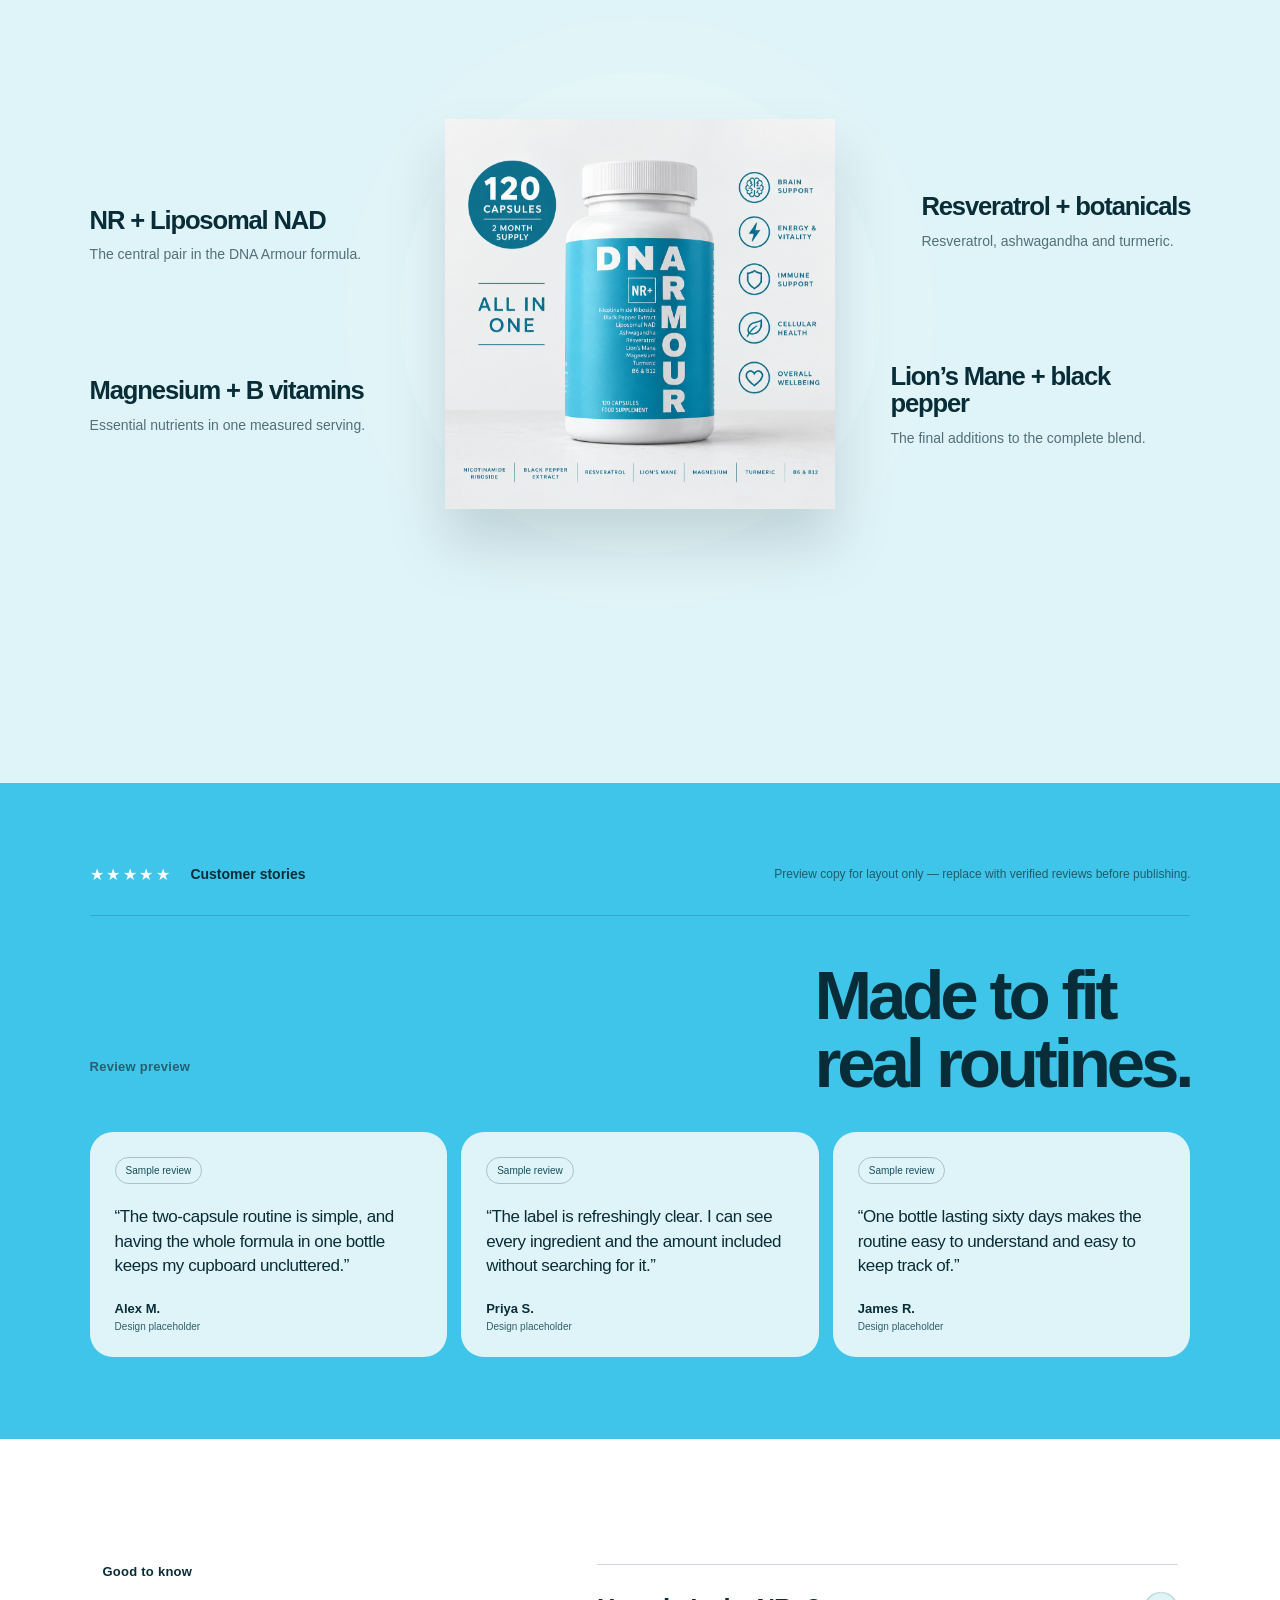
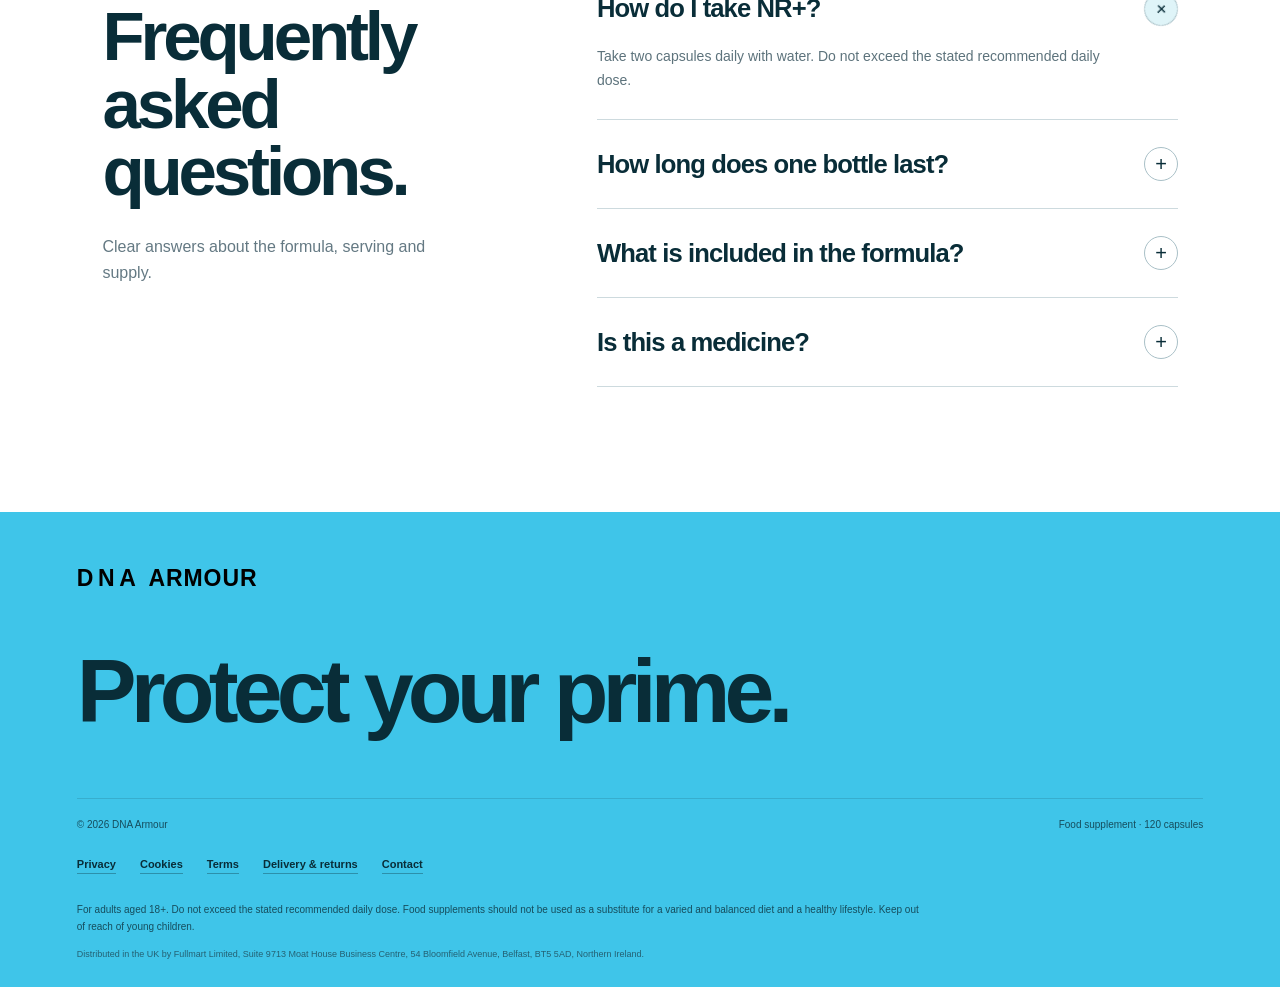
==== commit 4144cfa8: "Send buy buttons to Amazon and make page backgrounds white The homepage Buy or subscribe links and t" ====
--- a/index.html
+++ b/index.html
@@ -31,7 +31,7 @@
     <nav id="primary-nav" aria-label="Primary navigation">
       <a href="/">Home</a>
       <a href="science.html">The Science</a>
-      <a class="nav-cta" href="shop.html">Buy or subscribe</a>
+      <a class="nav-cta" href="https://www.amazon.co.uk/dp/B0HN895J7C" target="_blank" rel="noopener">Buy or subscribe</a>
     </nav>
   </header>
 
@@ -69,7 +69,7 @@
             <div class="intro-only hero-support">
               <p class="lead">A whole lot more. All in one.</p>
               <p class="formula-summary">Liposomal NAD · Ashwagandha · Resveratrol<br>Lion’s Mane · Magnesium · Turmeric<br>Black Pepper Extract · B6 &amp; B12</p>
-              <a class="pill-button" href="shop.html">Buy or subscribe <span aria-hidden="true">↗</span></a>
+              <a class="pill-button" href="https://www.amazon.co.uk/dp/B0HN895J7C" target="_blank" rel="noopener">Buy or subscribe <span aria-hidden="true">↗</span></a>
             </div>
             <p class="ingredient-roll-footer"><span data-ingredient-count aria-hidden="true">01 / 11</span><span>All in two daily capsules.</span></p>
           </div>
--- a/styles.css
+++ b/styles.css
@@ -1,4 +1,4 @@
-:root{--cyan:#3fc5e9;--ink:#092d38;--ink-soft:#315460;--mist:#dff4f8;--line:#dce3e6;--sans:-apple-system,BlinkMacSystemFont,"Helvetica Neue",Helvetica,Arial,sans-serif;--ease:cubic-bezier(.22,1,.36,1)}
+:root{--cyan:#3fc5e9;--ink:#092d38;--ink-soft:#315460;--mist:#fff;--line:#dce3e6;--sans:-apple-system,BlinkMacSystemFont,"Helvetica Neue",Helvetica,Arial,sans-serif;--ease:cubic-bezier(.22,1,.36,1)}
 *{box-sizing:border-box}html{scroll-behavior:smooth;scroll-padding-top:90px}body{margin:0;background:var(--mist);color:var(--ink);font-family:var(--sans);-webkit-font-smoothing:antialiased}a{color:inherit}img{display:block;max-width:100%}button{font:inherit}button,a{-webkit-tap-highlight-color:transparent}a:focus-visible,button:focus-visible{outline:3px solid #08384a;outline-offset:5px}.skip-link{position:fixed;top:-100px;left:16px;z-index:100;background:white;padding:12px}.skip-link:focus{top:12px}[hidden]{display:none!important}
 .site-header{position:fixed;inset:0 0 auto;z-index:30;display:flex;align-items:center;justify-content:space-between;height:88px;padding:0 5.5vw;transition:background .3s,box-shadow .3s}.site-header.is-scrolled{background:rgb(255 255 255 / .86);backdrop-filter:blur(18px);box-shadow:0 1px 0 #092d3810}.site-header.on-story{background:transparent;box-shadow:none;backdrop-filter:none}.brand{display:inline-grid;grid-template-columns:auto auto;align-items:center;gap:3px 9px;text-decoration:none;font-weight:800}.brand-dna{font-size:25px;letter-spacing:5px;line-height:1}.brand-armour{grid-column:1;grid-row:2;font-size:8px;letter-spacing:3px}.brand-mark{grid-column:2;grid-row:1 / 3;border:1px solid;padding:7px 4px;font-size:11px;letter-spacing:-.6px}nav{display:flex;align-items:center;gap:32px;font-size:12px;font-weight:550}nav a{text-decoration:none}.nav-cta{border:1px solid #092d383d;border-radius:30px;padding:11px 19px}nav a:hover{opacity:.65}
 .story{height:306svh;background:var(--cyan);position:relative}.product-stage{height:100svh;min-height:660px;position:sticky;top:0;overflow:hidden;background:var(--cyan)}.product-view{position:absolute;left:3%;top:11%;width:48%;height:76%;will-change:transform}#bottle-canvas{position:relative;z-index:2;display:block;width:100%;height:100%}.bottle-fallback{position:absolute;inset:0;width:100%;height:100%;object-fit:contain;z-index:2}.bottle-shadow{position:absolute;left:33%;bottom:1%;width:34%;height:20px;border-radius:50%;background:#04576d2e;filter:blur(13px)}
@@ -6,7 +6,7 @@
 .marquee{background:white;border-bottom:1px solid #e8ecee;padding:25px 5.5%;overflow:hidden}.marquee-track{display:flex;justify-content:space-around;align-items:center;gap:26px;white-space:nowrap;font-size:11px;font-weight:550;color:#55707b}.marquee-track>*:nth-child(n+9){display:none}.marquee i{width:3px;height:3px;background:#92a6af;border-radius:50%}
 .formula-section{padding:120px 6%;max-width:1600px;margin:auto}.section-heading{display:grid;grid-template-columns:1.5fr 1fr;gap:24px;margin-bottom:55px;align-items:end}.section-heading .eyebrow{grid-column:1/-1;margin:0;color:#637d88}.section-heading h2,.ingredients-intro h2,.ritual-copy h2{font-size:clamp(40px,4.7vw,72px);line-height:1.05}.section-heading>p:last-child{max-width:360px;margin:0 0 4px;line-height:1.7;font-size:16px;color:#637681}.formula-grid{display:grid;grid-template-columns:1.15fr 1fr;gap:18px}.formula-card{position:relative;border-radius:25px;background:white;padding:36px;overflow:hidden;min-height:250px}.formula-card-feature{grid-row:span 2;background:var(--cyan)}.card-number{position:absolute;right:30px;top:33px;font-size:11px;opacity:.5}.card-kicker{font-size:11px;font-weight:600;letter-spacing:.02em;margin:0 0 35px}.formula-card h3{font-size:34px;line-height:1.1;max-width:380px;letter-spacing:-.05em}.formula-card-feature h3{font-size:50px}.formula-card p:last-of-type{max-width:370px;font-size:14px;line-height:1.7;color:#4d6670}.formula-card-feature p:last-of-type{color:#164d5d}.orb{position:absolute;right:-65px;bottom:-130px;width:330px;height:330px;border:1px solid #ffffff70;border-radius:50%;display:grid;place-items:center;box-shadow:inset 0 0 0 50px #ffffff10,inset 0 0 0 100px #ffffff10}.orb span{font-size:65px;font-weight:650;color:#fff;letter-spacing:-.06em;transform:translate(-25px,-48px)}
 .statement-section{background:#092d38;color:white;padding:130px 7%;text-align:center}.statement-mark{display:none}blockquote{font-size:clamp(38px,5.7vw,85px);max-width:1000px;line-height:1.08;margin:auto}.statement-section p{color:#a4c0ca;font-size:15px;line-height:1.6;margin-top:30px}
-.ingredients-section{display:grid;grid-template-columns:.85fr 1.15fr;gap:8%;padding:120px 6%;background:#dff4f8}.ingredients-intro{position:sticky;top:130px;align-self:start}.ingredients-intro>p:not(.eyebrow){font-size:15px;line-height:1.7;color:#637681;max-width:300px}.text-link{display:inline-flex;gap:25px;align-items:center;text-decoration:none;font-size:13px;font-weight:550;margin-top:20px;border-bottom:1px solid #aab9bf;padding-bottom:7px}.ingredient-table{border-top:1px solid #173d4b}.table-row{display:grid;grid-template-columns:1.7fr .65fr .42fr;gap:16px;padding:18px 0;border-bottom:1px solid #e2e9ec;font-size:13px;align-items:baseline}.table-head{font-size:10px;color:#637681;font-weight:550}.table-row strong{font-weight:600}.table-row small{display:block;font-size:10px;margin-top:5px;color:#637681}.table-note{font-size:10px;color:#637681;line-height:1.6}
+.ingredients-section{display:grid;grid-template-columns:.85fr 1.15fr;gap:8%;padding:120px 6%;background:#fff}.ingredients-intro{position:sticky;top:130px;align-self:start}.ingredients-intro>p:not(.eyebrow){font-size:15px;line-height:1.7;color:#637681;max-width:300px}.text-link{display:inline-flex;gap:25px;align-items:center;text-decoration:none;font-size:13px;font-weight:550;margin-top:20px;border-bottom:1px solid #aab9bf;padding-bottom:7px}.ingredient-table{border-top:1px solid #173d4b}.table-row{display:grid;grid-template-columns:1.7fr .65fr .42fr;gap:16px;padding:18px 0;border-bottom:1px solid #e2e9ec;font-size:13px;align-items:baseline}.table-head{font-size:10px;color:#637681;font-weight:550}.table-row strong{font-weight:600}.table-row small{display:block;font-size:10px;margin-top:5px;color:#637681}.table-note{font-size:10px;color:#637681;line-height:1.6}
 .ritual-section{display:grid;grid-template-columns:1fr 1fr;background:#e9f6f9}.ritual-visual{position:relative;min-height:640px;display:grid;place-items:center;overflow:hidden}.ritual-visual img{width:90%;max-height:650px;object-fit:contain;position:relative;z-index:1}.ritual-ring{display:none}.ritual-copy{padding:100px 10% 100px 5%;align-self:center}.ritual-copy>p:not(.eyebrow){font-size:15px;line-height:1.7;color:#637681}.ritual-details{margin:32px 0;border-top:1px solid #c5dce3}.ritual-details div{display:flex;justify-content:space-between;padding:18px 0;border-bottom:1px solid #c5dce3;font-size:12px}.ritual-details strong{font-weight:600}.ritual-copy p.caution{font-size:10px}footer{background:var(--cyan);padding:55px 6% 25px}.footer-brand{margin-bottom:50px}footer>p{font-size:clamp(40px,7vw,100px);font-weight:650;letter-spacing:-.065em;margin:0 0 55px}.footer-meta{display:flex;justify-content:space-between;border-top:1px solid #092d3826;padding-top:20px;font-size:10px;color:#164d5d}
 .reveal{opacity:1}.js-ready .reveal{opacity:0;transform:translateY(22px);transition:opacity .7s,transform .9s var(--ease)}.js-ready .reveal.is-visible{opacity:1;transform:none}
 @media(min-width:1700px){.product-view{left:8%;width:40%}.story-copy{right:12%}}
@@ -25,7 +25,7 @@
 .intro-card>*:not(.hero-ingredient-title){opacity:var(--intro-visibility,1);transition:opacity .16s linear}
 .hero-ingredient-title{font-size:clamp(36px,4.1vw,64px)!important;line-height:1.03!important;letter-spacing:-.045em!important}
 .science-section{padding:125px 6% 145px;background:#edf4f5}.science-heading{display:grid;grid-template-columns:1.45fr .75fr;gap:24px;align-items:end;max-width:1450px;margin:0 auto 65px}.science-heading .eyebrow{grid-column:1/-1;color:#607983;margin:0}.science-heading h2{font-size:clamp(48px,6vw,92px);line-height:.98;letter-spacing:-.06em;margin:0}.science-heading>p:last-child{font-size:16px;line-height:1.7;color:#60737b;max-width:390px;margin:0 0 5px}.science-grid{max-width:1450px;margin:auto;display:grid;grid-template-columns:repeat(12,1fr);grid-auto-flow:dense;gap:18px}.science-card{grid-column:span 4;min-height:440px;position:relative;overflow:hidden;padding:38px;border-radius:30px;background:rgba(255,255,255,.62);display:flex;flex-direction:column;isolation:isolate}.science-card-wide{grid-column:span 8}.science-card-tall{grid-row:span 2;min-height:898px}.science-card-cyan{background:var(--cyan)}.science-card-dark{background:var(--ink);color:white}.science-index{font-size:11px;font-weight:600;letter-spacing:.03em;margin:0 0 auto;color:#58717a}.science-card-dark .science-index{color:#9eb5bd}.science-card h3{font-size:clamp(33px,3.2vw,52px);line-height:1.02;max-width:760px;margin:100px 0 18px;position:relative;z-index:2}.science-card>p:not(.science-index){font-size:14px;line-height:1.7;color:#526b74;max-width:590px;margin:0 0 25px;position:relative;z-index:2}.science-card-dark>p:not(.science-index){color:#bfd0d6}.science-card>a{font-size:11px;font-weight:600;text-decoration:none;margin-top:auto;position:relative;z-index:2;display:inline-flex;gap:13px;align-items:center;width:max-content;border-bottom:1px solid currentColor;padding-bottom:5px}.science-art{position:absolute;right:-12px;top:15px;width:45%;height:49%;opacity:.12;stroke:currentColor;fill:none;stroke-width:2;z-index:-1}.science-card-wide .science-art{width:38%;height:65%}.science-art-magnesium{border:1px solid;border-radius:50%;right:5%;top:8%;aspect-ratio:1;height:auto;display:grid;place-items:center;font-size:74px;font-weight:650}.science-art-magnesium i{position:absolute;border:1px solid;border-radius:50%;inset:12%}.science-art-magnesium i:nth-child(3){inset:25%}.science-art-magnesium i:nth-child(4){inset:39%}.science-art-nad{display:flex;align-items:center;justify-content:center;gap:34px;font-size:42px;font-weight:650;right:3%;top:15%;height:58%}.science-art-nad i{width:10px;height:10px;border-radius:50%;background:currentColor;position:relative}.science-art-nad i::after{content:"";position:absolute;width:35px;height:1px;background:currentColor;top:5px;right:8px}.science-art-vitamins{display:flex;gap:12px;right:2%;top:10%;width:49%;height:auto}.science-art-vitamins span{display:grid;place-items:center;width:90px;aspect-ratio:1;border:1px solid;border-radius:50%;font-size:26px;font-weight:650}.science-note{max-width:1450px;margin:30px auto 0;color:#72848b;font-size:10px;line-height:1.55}
-.shop-page{background:#dff4f8;min-height:100svh}.shop-page .site-header{background:rgba(223,244,248,.9);backdrop-filter:blur(18px)}.shop-main{min-height:100svh;display:grid;grid-template-columns:1.05fr .95fr;padding:115px 6% 55px;gap:5%;align-items:center}.shop-visual{height:75svh;min-height:560px;background:var(--cyan);border-radius:34px;display:grid;place-items:center;position:relative;overflow:hidden}.shop-visual::before{content:"";position:absolute;width:70%;aspect-ratio:1;border:1px solid #fff8;border-radius:50%;box-shadow:0 0 0 70px #fff1,0 0 0 140px #fff1}.shop-visual img{width:85%;height:90%;object-fit:contain;position:relative}.shop-copy{max-width:590px}.shop-copy h1{font-size:clamp(55px,5.8vw,90px);line-height:.95}.shop-intro{font-size:19px;line-height:1.55;color:#536b74;max-width:520px}.purchase-options{display:grid;gap:11px;border:0;padding:0;margin:35px 0 25px}.purchase-option{display:grid;grid-template-columns:auto 1fr auto;align-items:center;gap:15px;padding:20px 22px;background:white;border:1.5px solid transparent;border-radius:18px;cursor:pointer}.purchase-option:has(input:checked){border-color:var(--ink)}.purchase-option input{accent-color:var(--ink);width:18px;height:18px}.purchase-option strong{font-size:15px}.purchase-option small{display:block;color:#687d85;margin-top:4px}.purchase-option>span:last-child{font-size:12px;color:#687d85}.purchase-action{width:100%;border:0;border-radius:50px;background:var(--ink);color:white;padding:18px 22px;font-weight:600;cursor:pointer}.purchase-action:hover{background:#174858}.purchase-note{min-height:20px;font-size:11px;color:#5d727a;text-align:center}.shop-points{display:flex;gap:25px;list-style:none;padding:0;margin:32px 0 0;font-size:11px;color:#5d727a}.shop-points li::before{content:"✓";margin-right:7px;color:var(--ink)}
+.shop-page{background:#fff;min-height:100svh}.shop-page .site-header{background:rgba(255,255,255,.9);backdrop-filter:blur(18px)}.shop-main{min-height:100svh;display:grid;grid-template-columns:1.05fr .95fr;padding:115px 6% 55px;gap:5%;align-items:center}.shop-visual{height:75svh;min-height:560px;background:var(--cyan);border-radius:34px;display:grid;place-items:center;position:relative;overflow:hidden}.shop-visual::before{content:"";position:absolute;width:70%;aspect-ratio:1;border:1px solid #fff8;border-radius:50%;box-shadow:0 0 0 70px #fff1,0 0 0 140px #fff1}.shop-visual img{width:85%;height:90%;object-fit:contain;position:relative}.shop-copy{max-width:590px}.shop-copy h1{font-size:clamp(55px,5.8vw,90px);line-height:.95}.shop-intro{font-size:19px;line-height:1.55;color:#536b74;max-width:520px}.purchase-options{display:grid;gap:11px;border:0;padding:0;margin:35px 0 25px}.purchase-option{display:grid;grid-template-columns:auto 1fr auto;align-items:center;gap:15px;padding:20px 22px;background:white;border:1.5px solid transparent;border-radius:18px;cursor:pointer}.purchase-option:has(input:checked){border-color:var(--ink)}.purchase-option input{accent-color:var(--ink);width:18px;height:18px}.purchase-option strong{font-size:15px}.purchase-option small{display:block;color:#687d85;margin-top:4px}.purchase-option>span:last-child{font-size:12px;color:#687d85}.purchase-action{width:100%;border:0;border-radius:50px;background:var(--ink);color:white;padding:18px 22px;font-weight:600;cursor:pointer}.purchase-action:hover{background:#174858}.purchase-note{min-height:20px;font-size:11px;color:#5d727a;text-align:center}.shop-points{display:flex;gap:25px;list-style:none;padding:0;margin:32px 0 0;font-size:11px;color:#5d727a}.shop-points li::before{content:"✓";margin-right:7px;color:var(--ink)}
 @media(max-width:900px){.science-grid{grid-template-columns:1fr 1fr}.science-card,.science-card-wide{grid-column:span 1}.science-card-tall{grid-row:auto;min-height:440px}.shop-main{grid-template-columns:1fr;padding-top:95px}.shop-visual{height:55svh;min-height:440px}.shop-copy{padding:25px 0}}
 @media(max-width:760px){.hero-ingredient-title{font-size:clamp(39px,10.4vw,54px)!important;white-space:normal!important}.story h1.hero-ingredient-title br{display:block}.science-section{padding:80px 22px}.science-heading{grid-template-columns:1fr;margin-bottom:35px}.science-heading h2{font-size:46px}.science-heading>p:last-child{font-size:14px}.science-grid{grid-template-columns:1fr;gap:13px}.science-card,.science-card-wide{grid-column:1;min-height:390px;padding:29px;border-radius:23px}.science-card h3{margin-top:90px;font-size:38px}.science-card .science-art{width:52%}.science-card-wide .science-art{width:47%}.science-art-vitamins{width:64%!important}.science-art-vitamins span{width:65px}.shop-main{padding:82px 18px 40px}.shop-visual{height:48svh;min-height:350px;border-radius:25px}.shop-copy h1{font-size:49px}.shop-intro{font-size:16px}.shop-points{flex-wrap:wrap;gap:12px 20px}}
 @media(max-width:760px){.intro-card{transform:translateY(39px)}.hero-ingredient-title{font-size:31px!important}}
@@ -39,7 +39,7 @@
 .formula-journey-card .ingredient-roll-footer{opacity:var(--carousel-visibility,0);transition:opacity .12s linear}
 @media(max-width:760px){.product-view{left:13%;width:74%;height:42%}.formula-journey-card>.eyebrow{left:0;right:0;top:0}.formula-journey-card .hero-support{top:127px;left:0;right:0}}
 @media(max-width:760px){.story .formula-journey-card h1 br{display:block}}
-.science-section .science-grid{max-width:1240px;gap:14px}.science-section .science-card{min-height:370px;padding:31px;border-radius:24px}.science-section .science-card-tall{min-height:754px}.science-section .science-card:nth-child(3n+1){background:#dff4f8}.science-section .science-card:nth-child(3n+2){background:#ccecf3}.science-section .science-card:nth-child(3n){background:#eef8fa;color:var(--ink)}.science-section .science-card:nth-child(3n) .science-index,.science-section .science-card:nth-child(3n) p{color:#526b74}.science-section .science-card h3{margin-top:78px}.science-page-link{display:flex;width:max-content;margin:34px auto 0;padding:14px 20px;border:1px solid #91b9c3;border-radius:99px;text-decoration:none;font-size:12px;font-weight:600;gap:18px}.shop-photo{background:#e8f6fb}.shop-photo::before{display:none}.shop-photo img{width:100%;height:100%;object-fit:cover}.science-page .science-section{padding-top:150px}.science-page .site-header{background:rgba(223,244,248,.9);backdrop-filter:blur(18px)}
+.science-section .science-grid{max-width:1240px;gap:14px}.science-section .science-card{min-height:370px;padding:31px;border-radius:24px}.science-section .science-card-tall{min-height:754px}.science-section .science-card:nth-child(3n+1){background:#dff4f8}.science-section .science-card:nth-child(3n+2){background:#ccecf3}.science-section .science-card:nth-child(3n){background:#eef8fa;color:var(--ink)}.science-section .science-card:nth-child(3n) .science-index,.science-section .science-card:nth-child(3n) p{color:#526b74}.science-section .science-card h3{margin-top:78px}.science-page-link{display:flex;width:max-content;margin:34px auto 0;padding:14px 20px;border:1px solid #91b9c3;border-radius:99px;text-decoration:none;font-size:12px;font-weight:600;gap:18px}.shop-photo{background:#e8f6fb}.shop-photo::before{display:none}.shop-photo img{width:100%;height:100%;object-fit:cover}.science-page .science-section{padding-top:150px}.science-page .site-header{background:rgba(255,255,255,.9);backdrop-filter:blur(18px)}
 body:not(.science-page) .science-section .science-card:nth-child(n+4){display:none}
 @media(max-width:760px){.science-section .science-card{min-height:330px;padding:26px}.science-section .science-card-tall{min-height:330px}.science-section .science-card h3{margin-top:68px}.shop-photo img{object-position:center 42%}}
 .science-page .science-heading h1{font-size:clamp(48px,6vw,92px);line-height:.98;letter-spacing:-.06em;margin:0}
@@ -48,15 +48,15 @@
 .shop-product-cutout{background:transparent;border-radius:0}.shop-product-cutout::before{display:none}.shop-product-cutout img{width:82%;height:92%;object-fit:contain;filter:drop-shadow(0 24px 28px rgb(9 45 56 / .14))}
 @media(max-width:760px){.ritual-visual img{width:100%;object-fit:cover}.shop-product-cutout{min-height:390px}.shop-product-cutout img{width:78%;height:94%}}
 .hero-capsules{position:absolute;inset:0;z-index:1;pointer-events:none}.hero-capsules i{--r:18deg;position:absolute;width:68px;height:27px;border-radius:99px;background:linear-gradient(110deg,#fff,#e9eceb 58%,#fff);box-shadow:0 13px 20px rgb(9 45 56 / .12),inset 0 0 0 1px rgb(9 45 56 / .08);transform:translate3d(0,var(--capsule-shift,0),0) rotate(var(--r));animation:capsule-drift 5s ease-in-out infinite alternate}.hero-capsules i::after{content:"";position:absolute;left:50%;top:2px;bottom:2px;width:1px;background:#cfd7d8}.hero-capsules i:nth-child(1){left:7%;top:28%;--r:-24deg;animation-delay:-1s}.hero-capsules i:nth-child(2){left:43%;top:18%;--r:42deg;animation-delay:-3s}.hero-capsules i:nth-child(3){left:48%;bottom:18%;--r:-12deg;animation-delay:-2s}.hero-capsules i:nth-child(4){right:5%;top:34%;--r:28deg;animation-delay:-4s}.hero-capsules i:nth-child(5){right:12%;bottom:15%;--r:-38deg;animation-delay:-.5s}@keyframes capsule-drift{to{translate:0 -13px;rotate:4deg}}
-.effects-timeline{display:grid;grid-template-columns:.92fr 1.08fr;gap:8%;padding:130px 8%;background:#dff4f8;min-height:880px}.timeline-intro h2{font-size:clamp(52px,5.6vw,88px);line-height:.98;letter-spacing:-.06em;margin:0;max-width:650px}.timeline-visual{position:relative;width:min(520px,90%);height:460px;margin-top:58px;border-radius:28px;overflow:hidden;background:#dff4f8}.timeline-visual img{width:100%;height:100%;object-fit:cover}.timeline-orbit{position:absolute;right:25px;top:24px;width:102px;aspect-ratio:1;border-radius:50%;display:grid;place-items:center;background:var(--cyan);font-size:13px;font-weight:700;box-shadow:0 16px 35px rgb(9 45 56 / .15);animation:orbit-pulse 3.2s ease-in-out infinite}@keyframes orbit-pulse{50%{transform:rotate(5deg) scale(1.05)}}.timeline-steps{position:relative;display:grid;align-content:center;gap:62px;padding:60px 0 60px 65px}.timeline-line{position:absolute;left:11px;top:13%;bottom:13%;width:4px;border-radius:9px;background:#dff4f8;overflow:hidden}.timeline-line i{display:block;width:100%;height:var(--timeline-fill,0%);background:var(--cyan);border-radius:inherit;transition:height .15s linear}.timeline-step{max-width:600px}.timeline-step>span{display:inline-flex;background:#dff4f8;color:#1684a1;border-radius:99px;padding:9px 16px;font-size:12px;font-weight:650}.timeline-step h3{font-size:clamp(28px,2.5vw,40px);letter-spacing:-.045em;margin:17px 0 10px}.timeline-step p{font-size:16px;line-height:1.65;color:#58717a;margin:0;max-width:560px}
+.effects-timeline{display:grid;grid-template-columns:.92fr 1.08fr;gap:8%;padding:130px 8%;background:#fff;min-height:880px}.timeline-intro h2{font-size:clamp(52px,5.6vw,88px);line-height:.98;letter-spacing:-.06em;margin:0;max-width:650px}.timeline-visual{position:relative;width:min(520px,90%);height:460px;margin-top:58px;border-radius:28px;overflow:hidden;background:#dff4f8}.timeline-visual img{width:100%;height:100%;object-fit:cover}.timeline-orbit{position:absolute;right:25px;top:24px;width:102px;aspect-ratio:1;border-radius:50%;display:grid;place-items:center;background:var(--cyan);font-size:13px;font-weight:700;box-shadow:0 16px 35px rgb(9 45 56 / .15);animation:orbit-pulse 3.2s ease-in-out infinite}@keyframes orbit-pulse{50%{transform:rotate(5deg) scale(1.05)}}.timeline-steps{position:relative;display:grid;align-content:center;gap:62px;padding:60px 0 60px 65px}.timeline-line{position:absolute;left:11px;top:13%;bottom:13%;width:4px;border-radius:9px;background:#dff4f8;overflow:hidden}.timeline-line i{display:block;width:100%;height:var(--timeline-fill,0%);background:var(--cyan);border-radius:inherit;transition:height .15s linear}.timeline-step{max-width:600px}.timeline-step>span{display:inline-flex;background:#dff4f8;color:#1684a1;border-radius:99px;padding:9px 16px;font-size:12px;font-weight:650}.timeline-step h3{font-size:clamp(28px,2.5vw,40px);letter-spacing:-.045em;margin:17px 0 10px}.timeline-step p{font-size:16px;line-height:1.65;color:#58717a;margin:0;max-width:560px}
 .formula-card,.science-card,.purchase-option{transition:transform .55s var(--ease),box-shadow .55s var(--ease),background .25s}.formula-card:hover,.science-card:hover{transform:translateY(-9px);box-shadow:0 24px 55px rgb(9 45 56 / .11)}.purchase-option:hover{transform:translateX(5px)}.pill-button,.nav-cta,.purchase-action{position:relative;overflow:hidden}.pill-button::after,.nav-cta::after,.purchase-action::after{content:"";position:absolute;inset:0;background:linear-gradient(110deg,transparent 20%,rgb(255 255 255 / .28),transparent 75%);transform:translateX(-130%);transition:transform .7s var(--ease)}.pill-button:hover::after,.nav-cta:hover::after,.purchase-action:hover::after{transform:translateX(130%)}
 .js-ready .reveal{opacity:0;transform:translateY(54px) scale(.975);filter:blur(8px);transition:opacity .75s var(--reveal-delay,0s),transform 1s var(--ease) var(--reveal-delay,0s),filter .8s var(--reveal-delay,0s)}.js-ready .reveal.is-visible{opacity:1;transform:none;filter:none}
 @media(max-width:760px){.js-ready .reveal{filter:none;transform:translateY(28px) scale(.99)}}.js-ready .formula-grid .reveal:nth-child(2),.js-ready .science-grid .reveal:nth-child(2){--reveal-delay:.1s}.js-ready .formula-grid .reveal:nth-child(3),.js-ready .science-grid .reveal:nth-child(3){--reveal-delay:.2s}.js-ready .science-grid .reveal:nth-child(4){--reveal-delay:.08s}.js-ready .science-grid .reveal:nth-child(5){--reveal-delay:.16s}.js-ready .science-grid .reveal:nth-child(6){--reveal-delay:.24s}.js-ready .science-grid .reveal:nth-child(7){--reveal-delay:.32s}
 @media(max-width:760px){.hero-capsules i{width:45px;height:18px}.hero-capsules i:nth-child(2),.hero-capsules i:nth-child(4){display:none}.hero-capsules i:nth-child(1){left:3%;top:25%}.hero-capsules i:nth-child(3){left:auto;right:4%;bottom:46%}.hero-capsules i:nth-child(5){right:8%;bottom:15%}.effects-timeline{grid-template-columns:1fr;padding:85px 22px;gap:24px}.timeline-intro h2{font-size:48px}.timeline-visual{height:330px;width:100%;margin-top:35px}.timeline-steps{padding:45px 0 20px 42px;gap:48px}.timeline-line{left:7px}.timeline-step h3{font-size:30px}.timeline-step p{font-size:14px}.timeline-orbit{width:78px}}
 @media(prefers-reduced-motion:reduce){.hero-capsules i,.timeline-orbit{animation:none}.js-ready .reveal{filter:none;transform:none}.formula-card:hover,.science-card:hover,.purchase-option:hover{transform:none}}
 .hero-capsules i{width:74px;height:30px;opacity:.68;background:radial-gradient(circle at 28% 18%,rgb(255 255 255 / .98),transparent 24%),linear-gradient(125deg,rgb(255 255 255 / .92),rgb(229 235 236 / .62) 46%,rgb(255 255 255 / .82) 72%,rgb(205 216 219 / .58));box-shadow:0 18px 26px rgb(5 50 65 / .16),inset 0 2px 3px rgb(255 255 255 / .95),inset 0 -3px 6px rgb(111 139 147 / .16);backdrop-filter:blur(1px)}.hero-capsules i::before{content:"";position:absolute;inset:3px 8px auto;height:7px;border-radius:50%;background:linear-gradient(90deg,transparent,rgb(255 255 255 / .85),transparent);filter:blur(2px)}.hero-capsules i:nth-child(1){scale:.72;filter:blur(2.4px);opacity:.42}.hero-capsules i:nth-child(2){scale:.9;filter:blur(.8px);opacity:.58}.hero-capsules i:nth-child(3){scale:1.15;filter:blur(.25px);opacity:.78}.hero-capsules i:nth-child(4){scale:.64;filter:blur(3px);opacity:.36}.hero-capsules i:nth-child(5){scale:1.32;filter:blur(1.2px);opacity:.5}
-.faq-section{display:grid;grid-template-columns:.8fr 1.2fr;gap:10%;padding:125px 8%;background:#dff4f8}.faq-heading h2{font-size:clamp(52px,5.4vw,84px);line-height:.98;letter-spacing:-.06em;margin:0}.faq-heading>p:last-child{font-size:16px;line-height:1.6;color:#647983;max-width:330px;margin-top:28px}.faq-list{border-top:1px solid #cddade}.faq-list details{border-bottom:1px solid #cddade}.faq-list summary{list-style:none;display:flex;justify-content:space-between;align-items:center;gap:20px;padding:27px 0;font-size:clamp(20px,2vw,28px);font-weight:600;letter-spacing:-.035em;cursor:pointer}.faq-list summary::-webkit-details-marker{display:none}.faq-list summary span{display:grid;place-items:center;width:34px;aspect-ratio:1;border:1px solid #a9c0c7;border-radius:50%;font-size:20px;font-weight:400;transition:transform .35s var(--ease),background .25s}.faq-list details[open] summary span{transform:rotate(45deg);background:#dff4f8}.faq-list details p{color:#5d737c;font-size:14px;line-height:1.7;max-width:600px;margin:-8px 52px 27px 0}
-.formula-showcase{max-width:none;padding:125px 7% 145px;background:#dff4f8;overflow:hidden}.formula-showcase .section-heading{max-width:1280px;margin:0 auto 75px}.formula-focus{--formula-scale:1;max-width:1280px;min-height:650px;margin:auto;display:grid;grid-template-columns:1fr 1.25fr 1fr;gap:4%;align-items:center}.formula-points{display:grid;gap:95px;position:relative;z-index:2}.formula-points article{max-width:300px}.formula-points-right article{margin-left:auto}.formula-points article>span{display:grid;place-items:center;width:34px;aspect-ratio:1;border:1px solid #5da9bc;border-radius:50%;font-size:10px;font-weight:650;color:#177b95}.formula-points h3{font-size:clamp(23px,2vw,31px);line-height:1.05;margin:16px 0 10px;letter-spacing:-.045em}.formula-points p{font-size:14px;line-height:1.6;color:#526f79;margin:0}.formula-product{position:relative;height:620px;display:grid;place-items:center;z-index:1}.formula-product::before{content:"";position:absolute;width:95%;aspect-ratio:1;border-radius:50%;background:rgb(255 255 255 / .3);box-shadow:0 0 0 55px rgb(255 255 255 / .12),0 0 0 110px rgb(255 255 255 / .08)}.formula-product img{position:relative;width:88%;height:94%;object-fit:contain;transform:scale(var(--formula-scale));transform-origin:center 58%;filter:drop-shadow(0 35px 28px rgb(9 45 56 / .16));will-change:transform}
+.faq-section{display:grid;grid-template-columns:.8fr 1.2fr;gap:10%;padding:125px 8%;background:#fff}.faq-heading h2{font-size:clamp(52px,5.4vw,84px);line-height:.98;letter-spacing:-.06em;margin:0}.faq-heading>p:last-child{font-size:16px;line-height:1.6;color:#647983;max-width:330px;margin-top:28px}.faq-list{border-top:1px solid #cddade}.faq-list details{border-bottom:1px solid #cddade}.faq-list summary{list-style:none;display:flex;justify-content:space-between;align-items:center;gap:20px;padding:27px 0;font-size:clamp(20px,2vw,28px);font-weight:600;letter-spacing:-.035em;cursor:pointer}.faq-list summary::-webkit-details-marker{display:none}.faq-list summary span{display:grid;place-items:center;width:34px;aspect-ratio:1;border:1px solid #a9c0c7;border-radius:50%;font-size:20px;font-weight:400;transition:transform .35s var(--ease),background .25s}.faq-list details[open] summary span{transform:rotate(45deg);background:#dff4f8}.faq-list details p{color:#5d737c;font-size:14px;line-height:1.7;max-width:600px;margin:-8px 52px 27px 0}
+.formula-showcase{max-width:none;padding:125px 7% 145px;background:#fff;overflow:hidden}.formula-showcase .section-heading{max-width:1280px;margin:0 auto 75px}.formula-focus{--formula-scale:1;max-width:1280px;min-height:650px;margin:auto;display:grid;grid-template-columns:1fr 1.25fr 1fr;gap:4%;align-items:center}.formula-points{display:grid;gap:95px;position:relative;z-index:2}.formula-points article{max-width:300px}.formula-points-right article{margin-left:auto}.formula-points article>span{display:grid;place-items:center;width:34px;aspect-ratio:1;border:1px solid #5da9bc;border-radius:50%;font-size:10px;font-weight:650;color:#177b95}.formula-points h3{font-size:clamp(23px,2vw,31px);line-height:1.05;margin:16px 0 10px;letter-spacing:-.045em}.formula-points p{font-size:14px;line-height:1.6;color:#526f79;margin:0}.formula-product{position:relative;height:620px;display:grid;place-items:center;z-index:1}.formula-product::before{content:"";position:absolute;width:95%;aspect-ratio:1;border-radius:50%;background:rgb(255 255 255 / .3);box-shadow:0 0 0 55px rgb(255 255 255 / .12),0 0 0 110px rgb(255 255 255 / .08)}.formula-product img{position:relative;width:88%;height:94%;object-fit:contain;transform:scale(var(--formula-scale));transform-origin:center 58%;filter:drop-shadow(0 35px 28px rgb(9 45 56 / .16));will-change:transform}
 @media(max-width:760px){.hero-capsules i{width:52px;height:21px}.faq-section{grid-template-columns:1fr;padding:80px 22px;gap:48px}.faq-heading h2{font-size:47px}.faq-list summary{font-size:21px;padding:22px 0}.formula-showcase{padding:80px 22px 100px}.formula-showcase .section-heading{margin-bottom:35px}.formula-focus{grid-template-columns:1fr;gap:35px;min-height:0}.formula-product{height:430px;grid-row:1}.formula-product img{width:76%;height:100%}.formula-product::before{width:72%}.formula-points{gap:30px}.formula-points-left{grid-row:2}.formula-points-right{grid-row:3}.formula-points,.formula-points-right{grid-template-columns:1fr 1fr}.formula-points-right article{margin-left:0}.formula-points h3{font-size:22px}}
 .formula-product img{width:104%;height:108%}
 .nav-cta,.purchase-action{background:#12add3;color:#fff;border-color:#12add3}.nav-cta:hover,.purchase-action:hover{background:#0799bd;opacity:1}
@@ -81,7 +81,7 @@
 .marquee{padding:0;overflow:hidden}.marquee-track{width:max-content;min-width:max-content;justify-content:flex-start;gap:30px;padding:22px 30px;will-change:transform}.marquee-track>*:nth-child(n){display:inline-block}.marquee-track i{flex:0 0 3px}
 .formula-showcase{width:100%;max-width:none;margin:0;background:#dff4f8}
 .trust-section{padding:72px 7% 82px;background:var(--cyan);color:var(--ink)}.trust-score{padding-bottom:22px;border-color:rgb(9 45 56 / .2)}.trust-score>span{color:#fff}.trust-score p{color:#225b6b}.trust-heading{padding:46px 0 34px}.trust-heading .eyebrow{color:#285f6e}.trust-grid article{min-height:225px;padding:25px;background:#dff4f8}.review-grid .review-quote{font-size:17px;line-height:1.45;color:var(--ink);margin:auto 0 22px}.review-author small{color:#315f6c}.review-grid article>span{color:#174e5e;border-color:rgb(9 45 56 / .25)}
-.science-page .science-card h3{font-size:clamp(27px,2.15vw,38px);overflow-wrap:anywhere;hyphens:auto}.science-page .science-card:nth-child(2) h3{font-size:32px;letter-spacing:-.05em}.science-nutrition{background:#dff4f8;border-top:1px solid #dce6e9}.science-nutrition .ingredients-intro{top:130px}
+.science-page .science-card h3{font-size:clamp(27px,2.15vw,38px);overflow-wrap:anywhere;hyphens:auto}.science-page .science-card:nth-child(2) h3{font-size:32px;letter-spacing:-.05em}.science-nutrition{background:#fff;border-top:1px solid #dce6e9}.science-nutrition .ingredients-intro{top:130px}
 @media(max-width:760px){.marquee-track{gap:22px;padding:18px 22px}.marquee-track>*:nth-child(n){display:inline-block}.trust-section{padding:65px 22px}.trust-heading{padding:38px 0 28px}.trust-grid article{min-height:210px}.science-page .science-card:nth-child(2) h3{font-size:34px}.science-nutrition{padding-top:80px}}
 .marquee{background:#dff4f8;border-block:1px solid rgb(9 45 56 / .12)}.marquee-track{gap:30px;padding:24px 0;font-size:19px;font-weight:800;letter-spacing:-.045em;line-height:1;color:#000;text-transform:uppercase}.marquee-track i{width:8px;height:8px;background:var(--cyan);box-shadow:0 0 0 4px rgb(63 197 233 / .18)}
 @media(max-width:760px){.marquee-track{gap:22px;padding:20px 0;font-size:15px}.marquee-track i{width:6px;height:6px;box-shadow:0 0 0 3px rgb(63 197 233 / .18)}}
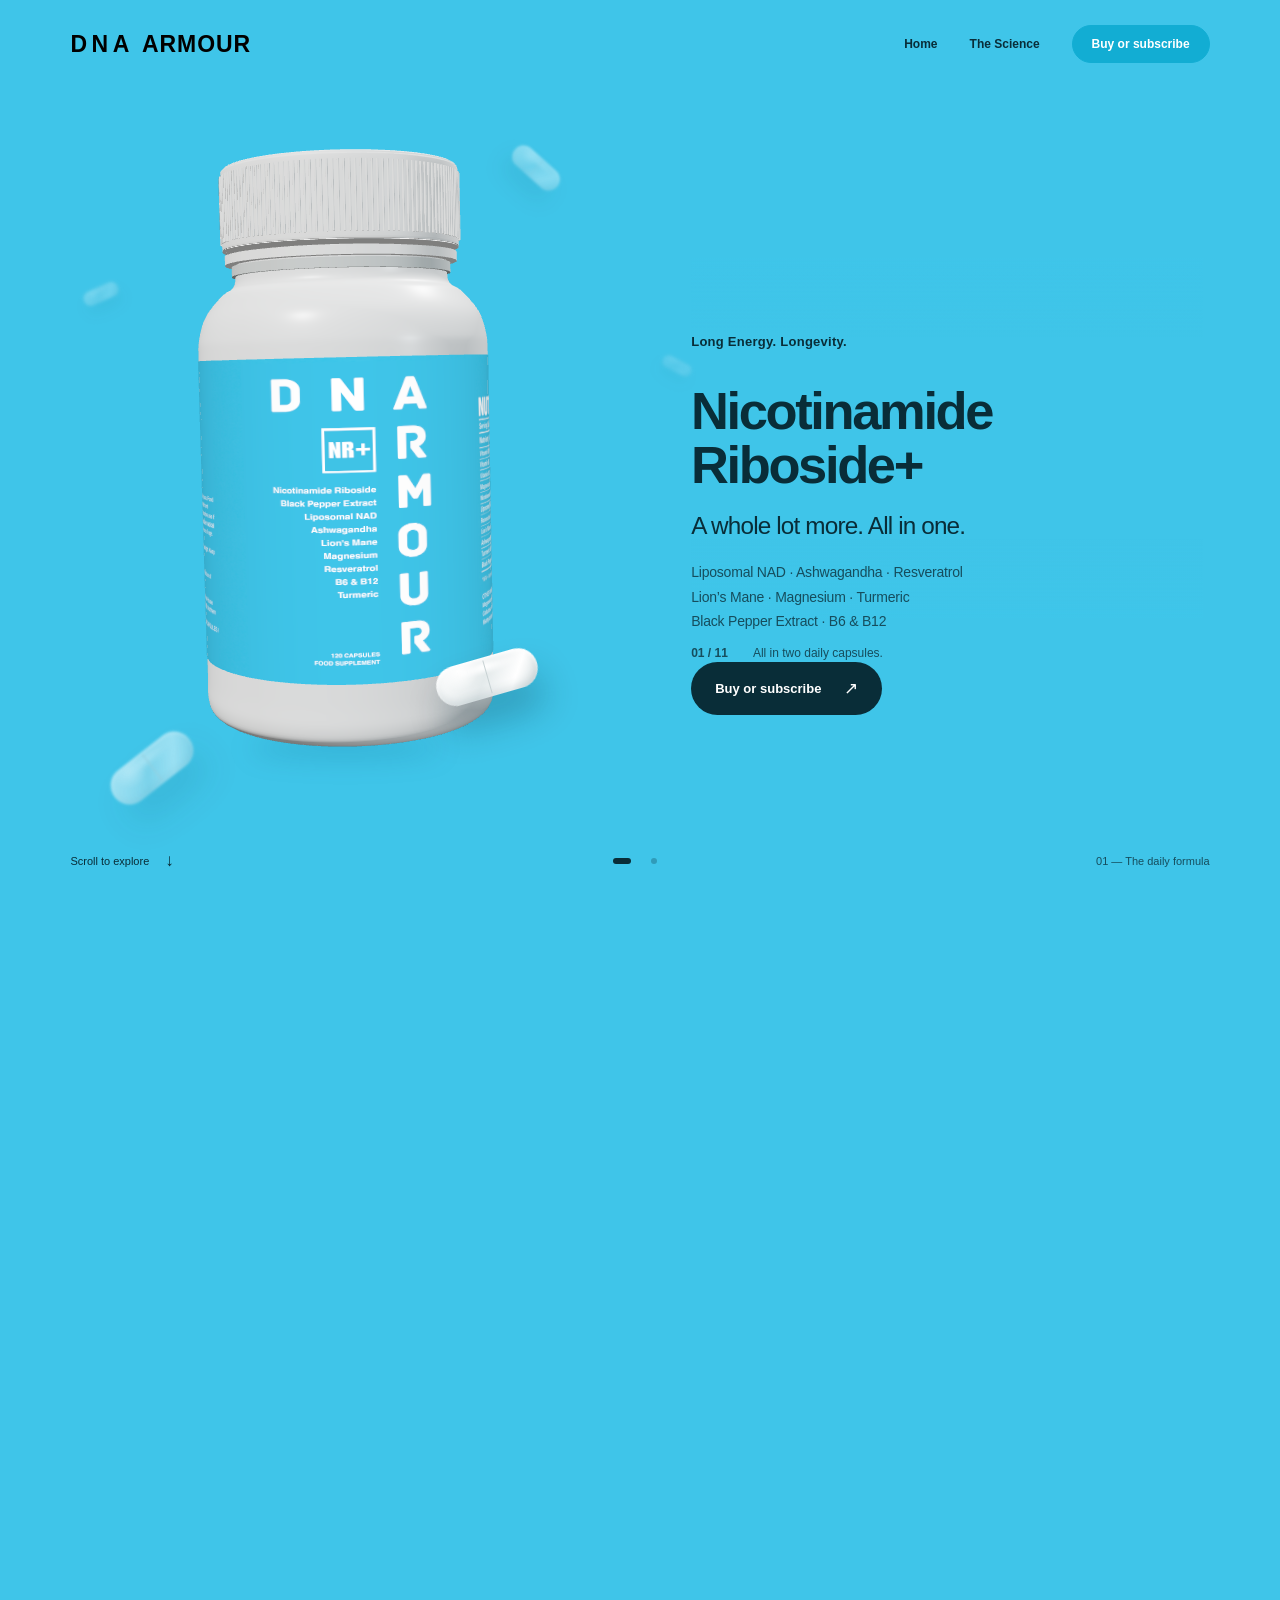
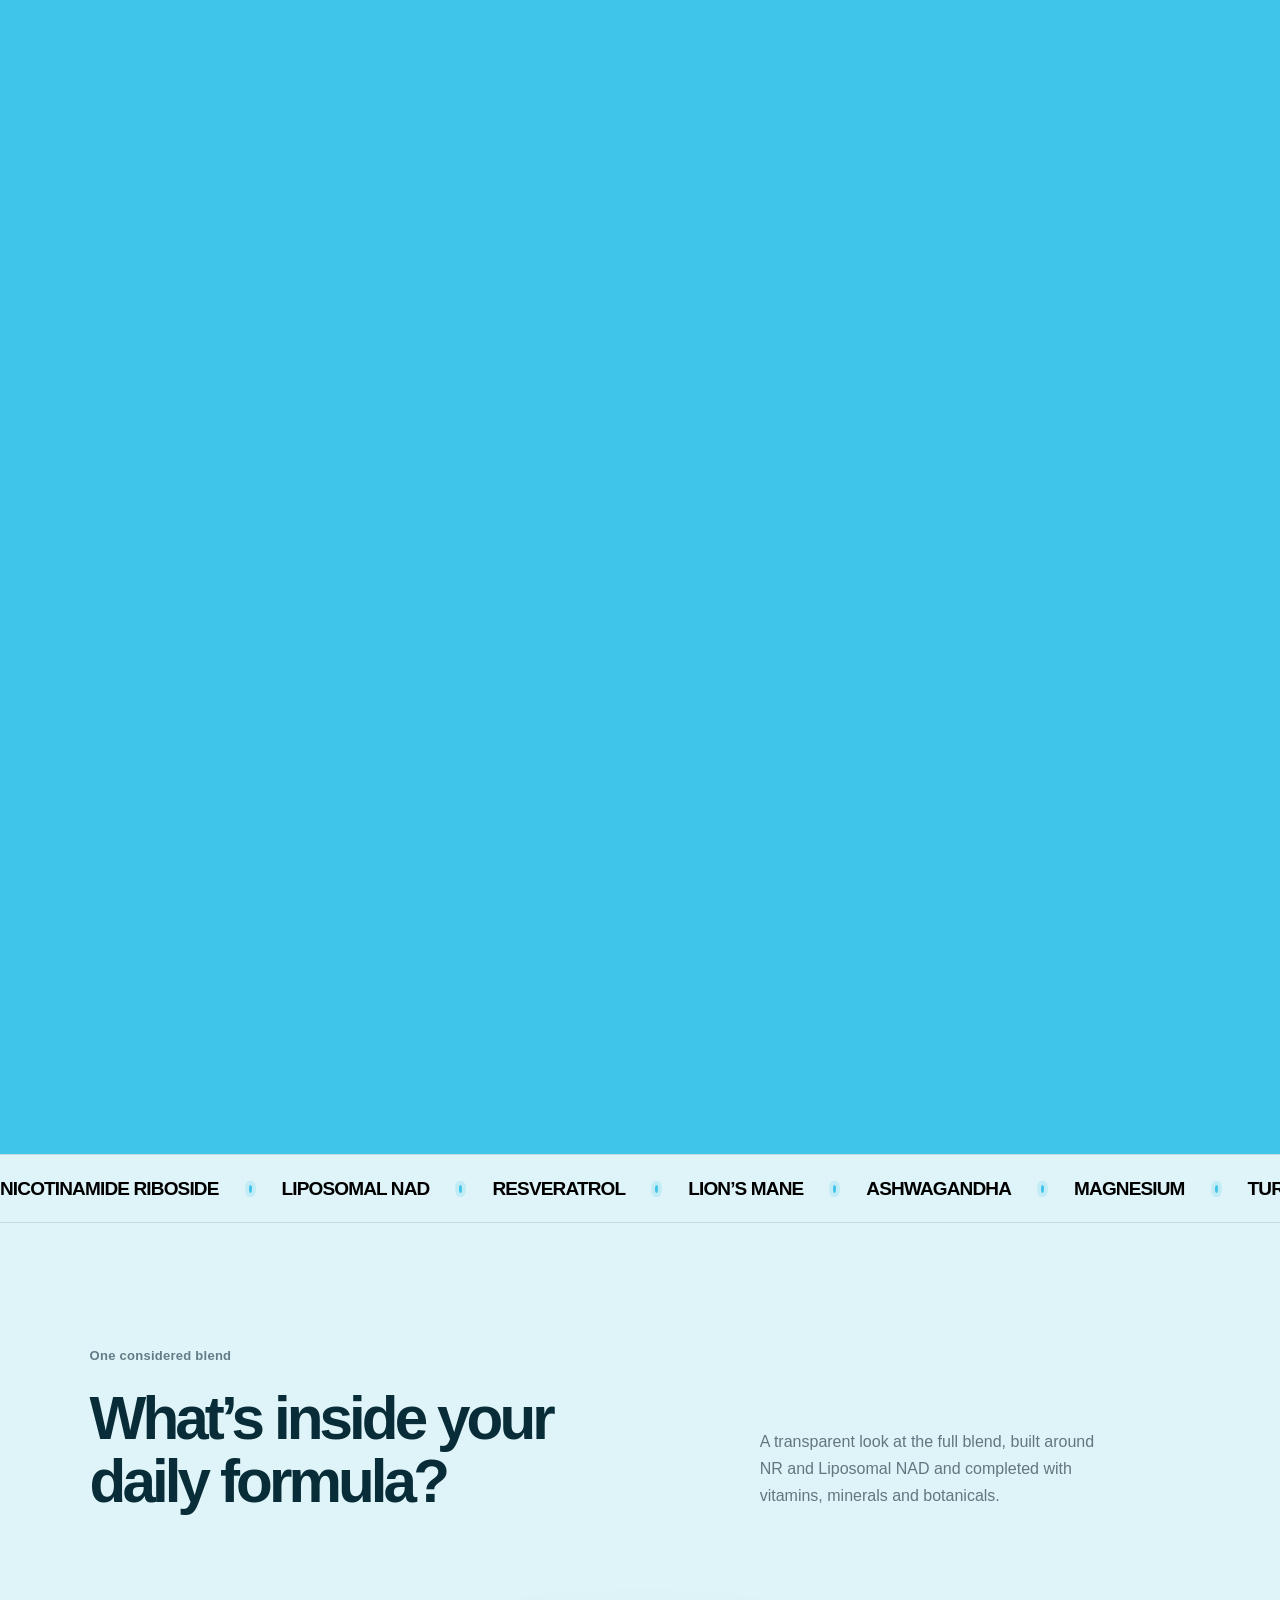
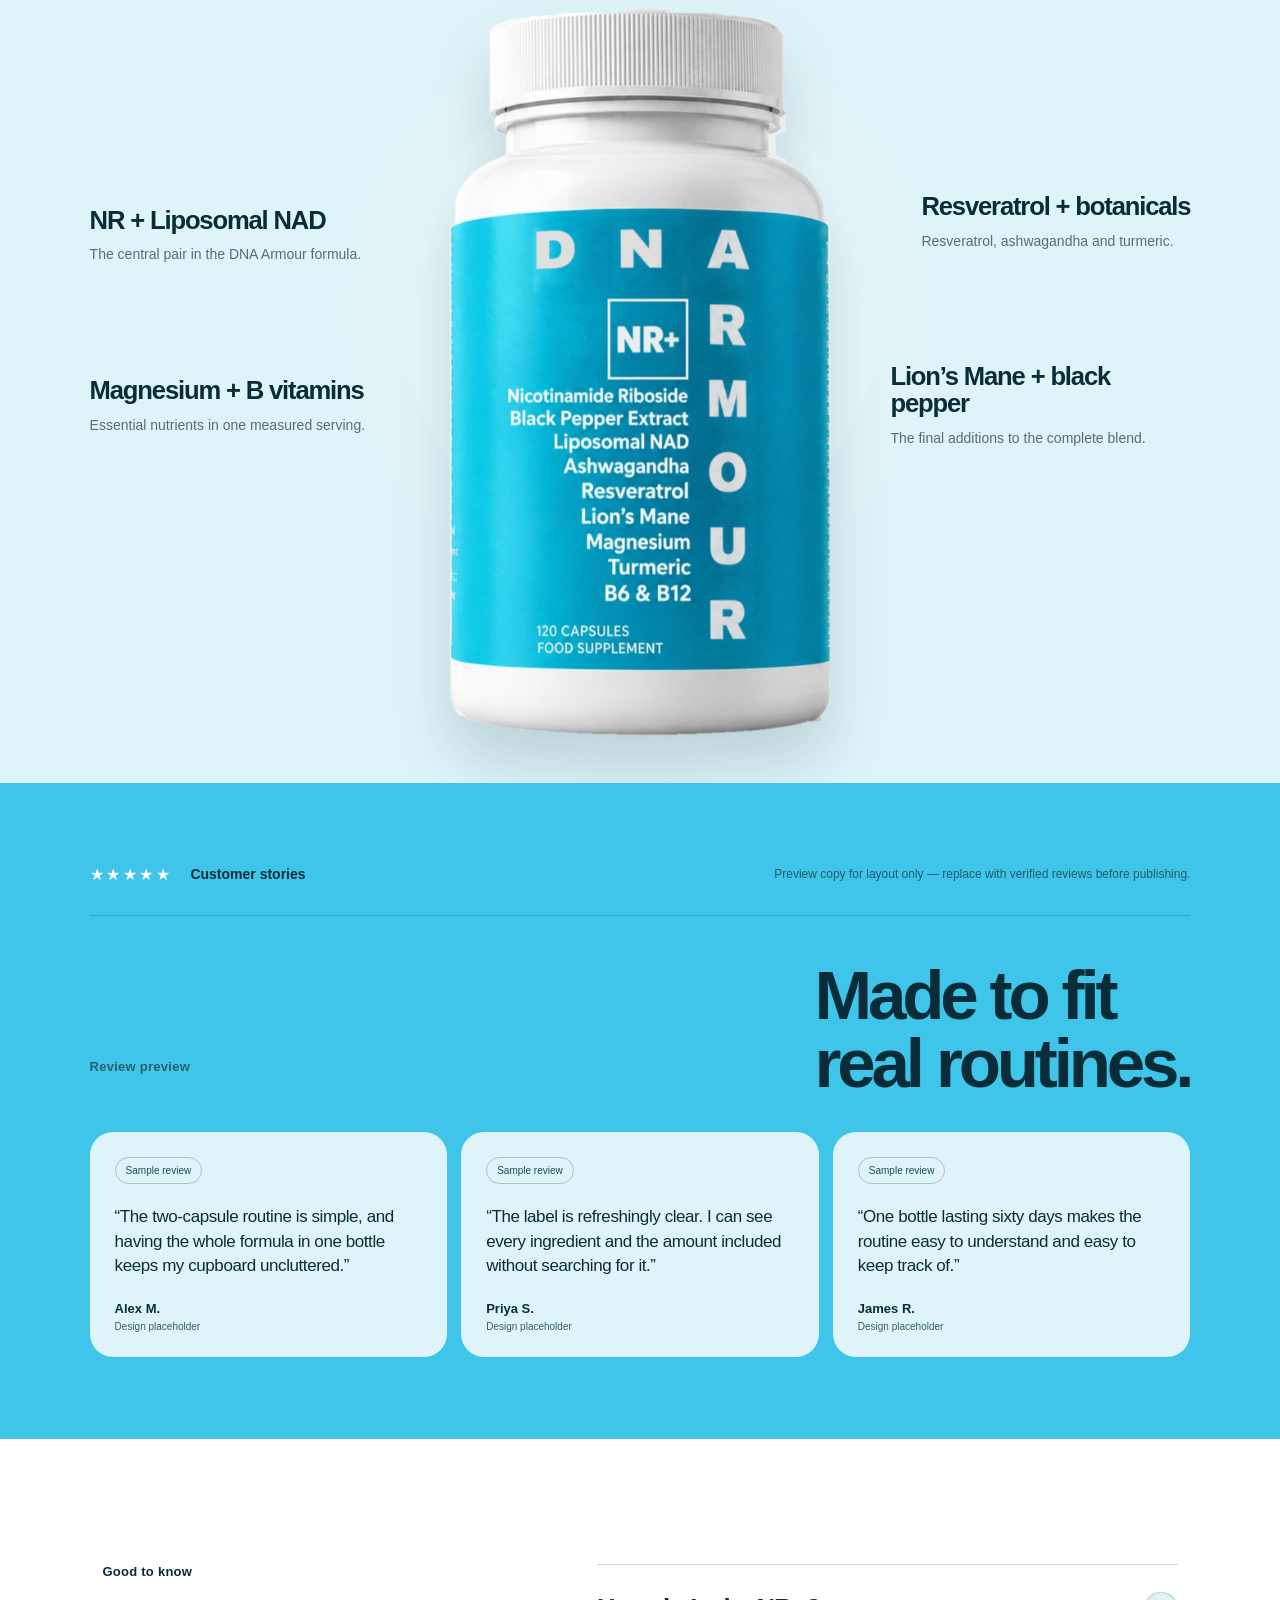
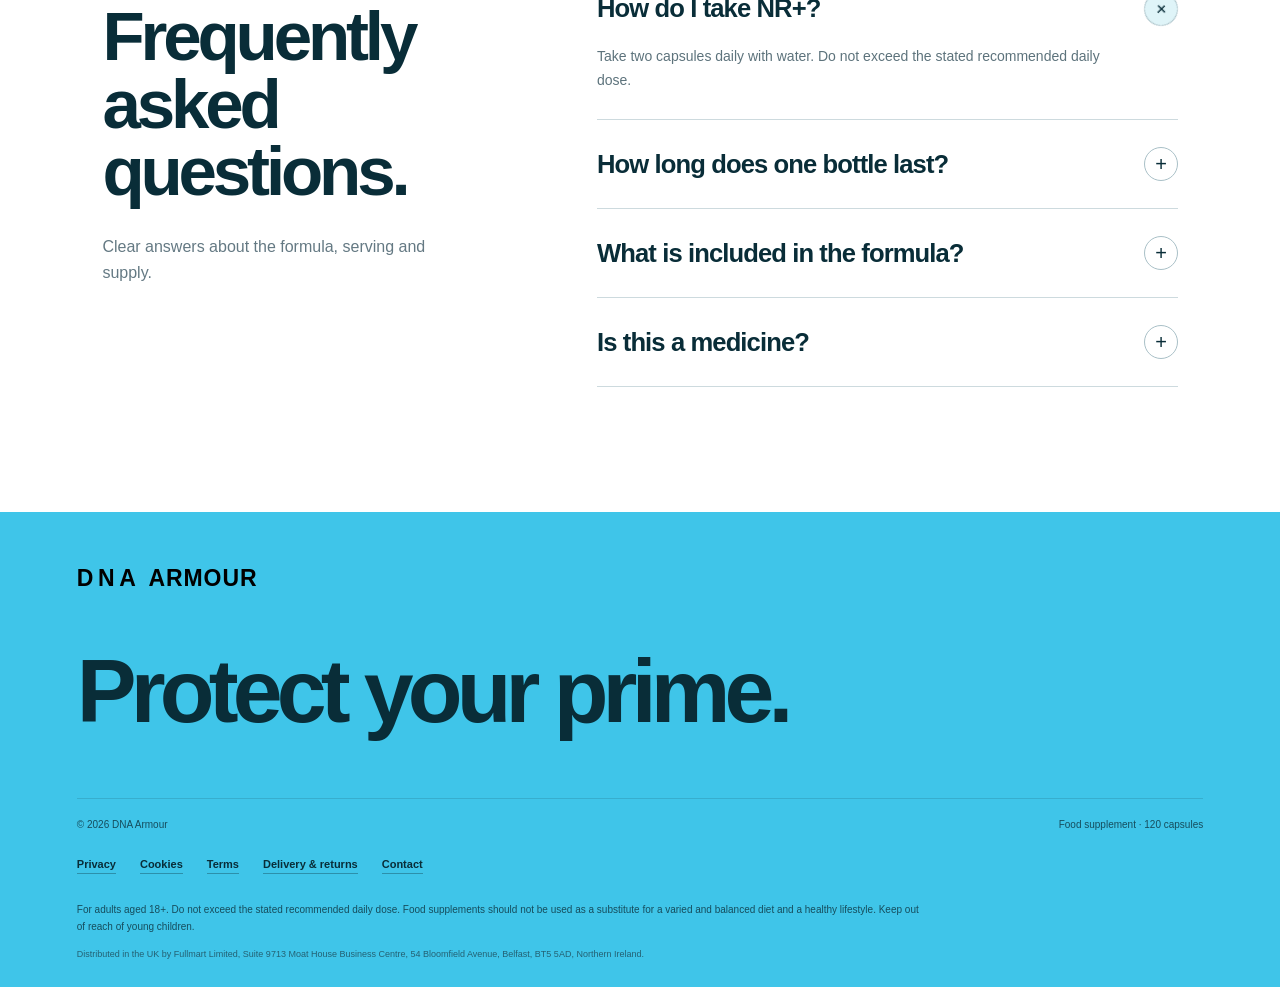
==== commit b248e9d1: "Make checkout a plain Amazon link, fill favicon, show bottle cut-out - Continue to checkout is now a" ====
--- a/index.html
+++ b/index.html
@@ -15,9 +15,9 @@
   <meta property="og:image:height" content="1254">
   <meta name="twitter:card" content="summary_large_image">
   <meta name="twitter:image" content="https://dnaarmour.com/assets/dna-armour-listing.png">
-  <link rel="icon" href="assets/favicon.png">
-  <link rel="stylesheet" href="styles.css">
-  <script src="script.js" type="module"></script>
+  <link rel="icon" href="assets/favicon.png" sizes="192x192" type="image/png">
+  <link rel="stylesheet" href="styles.css?v=2">
+  <script src="script.js?v=2" type="module"></script>
 <script>window.va=window.va||function(){(window.vaq=window.vaq||[]).push(arguments)};</script><script defer src="/_vercel/insights/script.js"></script></head>
 <body class="home-page">
   <a class="skip-link" href="#main">Skip to content</a>
@@ -186,7 +186,7 @@
           <article class="reveal"><h3>NR + Liposomal NAD</h3><p>The central pair in the DNA Armour formula.</p></article>
           <article class="reveal"><h3>Magnesium + B vitamins</h3><p>Essential nutrients in one measured serving.</p></article>
         </div>
-        <div class="formula-product reveal"><img src="assets/dna-armour-listing.png" alt="DNA Armour NR+ 120 capsule bottle with the key ingredients, 2 month supply" loading="lazy"></div>
+        <div class="formula-product reveal"><img src="assets/dna-bottle-front.png" alt="DNA Armour NR+ 120 capsule bottle" loading="lazy"></div>
         <div class="formula-points formula-points-right">
           <article class="reveal"><h3>Resveratrol + botanicals</h3><p>Resveratrol, ashwagandha and turmeric.</p></article>
           <article class="reveal"><h3>Lion’s Mane + black pepper</h3><p>The final additions to the complete blend.</p></article>
--- a/styles.css
+++ b/styles.css
@@ -25,7 +25,7 @@
 .intro-card>*:not(.hero-ingredient-title){opacity:var(--intro-visibility,1);transition:opacity .16s linear}
 .hero-ingredient-title{font-size:clamp(36px,4.1vw,64px)!important;line-height:1.03!important;letter-spacing:-.045em!important}
 .science-section{padding:125px 6% 145px;background:#edf4f5}.science-heading{display:grid;grid-template-columns:1.45fr .75fr;gap:24px;align-items:end;max-width:1450px;margin:0 auto 65px}.science-heading .eyebrow{grid-column:1/-1;color:#607983;margin:0}.science-heading h2{font-size:clamp(48px,6vw,92px);line-height:.98;letter-spacing:-.06em;margin:0}.science-heading>p:last-child{font-size:16px;line-height:1.7;color:#60737b;max-width:390px;margin:0 0 5px}.science-grid{max-width:1450px;margin:auto;display:grid;grid-template-columns:repeat(12,1fr);grid-auto-flow:dense;gap:18px}.science-card{grid-column:span 4;min-height:440px;position:relative;overflow:hidden;padding:38px;border-radius:30px;background:rgba(255,255,255,.62);display:flex;flex-direction:column;isolation:isolate}.science-card-wide{grid-column:span 8}.science-card-tall{grid-row:span 2;min-height:898px}.science-card-cyan{background:var(--cyan)}.science-card-dark{background:var(--ink);color:white}.science-index{font-size:11px;font-weight:600;letter-spacing:.03em;margin:0 0 auto;color:#58717a}.science-card-dark .science-index{color:#9eb5bd}.science-card h3{font-size:clamp(33px,3.2vw,52px);line-height:1.02;max-width:760px;margin:100px 0 18px;position:relative;z-index:2}.science-card>p:not(.science-index){font-size:14px;line-height:1.7;color:#526b74;max-width:590px;margin:0 0 25px;position:relative;z-index:2}.science-card-dark>p:not(.science-index){color:#bfd0d6}.science-card>a{font-size:11px;font-weight:600;text-decoration:none;margin-top:auto;position:relative;z-index:2;display:inline-flex;gap:13px;align-items:center;width:max-content;border-bottom:1px solid currentColor;padding-bottom:5px}.science-art{position:absolute;right:-12px;top:15px;width:45%;height:49%;opacity:.12;stroke:currentColor;fill:none;stroke-width:2;z-index:-1}.science-card-wide .science-art{width:38%;height:65%}.science-art-magnesium{border:1px solid;border-radius:50%;right:5%;top:8%;aspect-ratio:1;height:auto;display:grid;place-items:center;font-size:74px;font-weight:650}.science-art-magnesium i{position:absolute;border:1px solid;border-radius:50%;inset:12%}.science-art-magnesium i:nth-child(3){inset:25%}.science-art-magnesium i:nth-child(4){inset:39%}.science-art-nad{display:flex;align-items:center;justify-content:center;gap:34px;font-size:42px;font-weight:650;right:3%;top:15%;height:58%}.science-art-nad i{width:10px;height:10px;border-radius:50%;background:currentColor;position:relative}.science-art-nad i::after{content:"";position:absolute;width:35px;height:1px;background:currentColor;top:5px;right:8px}.science-art-vitamins{display:flex;gap:12px;right:2%;top:10%;width:49%;height:auto}.science-art-vitamins span{display:grid;place-items:center;width:90px;aspect-ratio:1;border:1px solid;border-radius:50%;font-size:26px;font-weight:650}.science-note{max-width:1450px;margin:30px auto 0;color:#72848b;font-size:10px;line-height:1.55}
-.shop-page{background:#fff;min-height:100svh}.shop-page .site-header{background:rgba(255,255,255,.9);backdrop-filter:blur(18px)}.shop-main{min-height:100svh;display:grid;grid-template-columns:1.05fr .95fr;padding:115px 6% 55px;gap:5%;align-items:center}.shop-visual{height:75svh;min-height:560px;background:var(--cyan);border-radius:34px;display:grid;place-items:center;position:relative;overflow:hidden}.shop-visual::before{content:"";position:absolute;width:70%;aspect-ratio:1;border:1px solid #fff8;border-radius:50%;box-shadow:0 0 0 70px #fff1,0 0 0 140px #fff1}.shop-visual img{width:85%;height:90%;object-fit:contain;position:relative}.shop-copy{max-width:590px}.shop-copy h1{font-size:clamp(55px,5.8vw,90px);line-height:.95}.shop-intro{font-size:19px;line-height:1.55;color:#536b74;max-width:520px}.purchase-options{display:grid;gap:11px;border:0;padding:0;margin:35px 0 25px}.purchase-option{display:grid;grid-template-columns:auto 1fr auto;align-items:center;gap:15px;padding:20px 22px;background:white;border:1.5px solid transparent;border-radius:18px;cursor:pointer}.purchase-option:has(input:checked){border-color:var(--ink)}.purchase-option input{accent-color:var(--ink);width:18px;height:18px}.purchase-option strong{font-size:15px}.purchase-option small{display:block;color:#687d85;margin-top:4px}.purchase-option>span:last-child{font-size:12px;color:#687d85}.purchase-action{width:100%;border:0;border-radius:50px;background:var(--ink);color:white;padding:18px 22px;font-weight:600;cursor:pointer}.purchase-action:hover{background:#174858}.purchase-note{min-height:20px;font-size:11px;color:#5d727a;text-align:center}.shop-points{display:flex;gap:25px;list-style:none;padding:0;margin:32px 0 0;font-size:11px;color:#5d727a}.shop-points li::before{content:"✓";margin-right:7px;color:var(--ink)}
+.shop-page{background:#fff;min-height:100svh}.shop-page .site-header{background:rgba(255,255,255,.9);backdrop-filter:blur(18px)}.shop-main{min-height:100svh;display:grid;grid-template-columns:1.05fr .95fr;padding:115px 6% 55px;gap:5%;align-items:center}.shop-visual{height:75svh;min-height:560px;background:var(--cyan);border-radius:34px;display:grid;place-items:center;position:relative;overflow:hidden}.shop-visual::before{content:"";position:absolute;width:70%;aspect-ratio:1;border:1px solid #fff8;border-radius:50%;box-shadow:0 0 0 70px #fff1,0 0 0 140px #fff1}.shop-visual img{width:85%;height:90%;object-fit:contain;position:relative}.shop-copy{max-width:590px}.shop-copy h1{font-size:clamp(55px,5.8vw,90px);line-height:.95}.shop-intro{font-size:19px;line-height:1.55;color:#536b74;max-width:520px}.purchase-options{display:grid;gap:11px;border:0;padding:0;margin:35px 0 25px}.purchase-option{display:grid;grid-template-columns:auto 1fr auto;align-items:center;gap:15px;padding:20px 22px;background:white;border:1.5px solid transparent;border-radius:18px;cursor:pointer}.purchase-option:has(input:checked){border-color:var(--ink)}.purchase-option input{accent-color:var(--ink);width:18px;height:18px}.purchase-option strong{font-size:15px}.purchase-option small{display:block;color:#687d85;margin-top:4px}.purchase-option>span:last-child{font-size:12px;color:#687d85}.purchase-action{display:block;box-sizing:border-box;width:100%;text-align:center;text-decoration:none;border:0;border-radius:50px;background:var(--ink);color:white;padding:18px 22px;font-weight:600;cursor:pointer}.purchase-action:hover{background:#174858}.purchase-note{min-height:20px;font-size:11px;color:#5d727a;text-align:center}.shop-points{display:flex;gap:25px;list-style:none;padding:0;margin:32px 0 0;font-size:11px;color:#5d727a}.shop-points li::before{content:"✓";margin-right:7px;color:var(--ink)}
 @media(max-width:900px){.science-grid{grid-template-columns:1fr 1fr}.science-card,.science-card-wide{grid-column:span 1}.science-card-tall{grid-row:auto;min-height:440px}.shop-main{grid-template-columns:1fr;padding-top:95px}.shop-visual{height:55svh;min-height:440px}.shop-copy{padding:25px 0}}
 @media(max-width:760px){.hero-ingredient-title{font-size:clamp(39px,10.4vw,54px)!important;white-space:normal!important}.story h1.hero-ingredient-title br{display:block}.science-section{padding:80px 22px}.science-heading{grid-template-columns:1fr;margin-bottom:35px}.science-heading h2{font-size:46px}.science-heading>p:last-child{font-size:14px}.science-grid{grid-template-columns:1fr;gap:13px}.science-card,.science-card-wide{grid-column:1;min-height:390px;padding:29px;border-radius:23px}.science-card h3{margin-top:90px;font-size:38px}.science-card .science-art{width:52%}.science-card-wide .science-art{width:47%}.science-art-vitamins{width:64%!important}.science-art-vitamins span{width:65px}.shop-main{padding:82px 18px 40px}.shop-visual{height:48svh;min-height:350px;border-radius:25px}.shop-copy h1{font-size:49px}.shop-intro{font-size:16px}.shop-points{flex-wrap:wrap;gap:12px 20px}}
 @media(max-width:760px){.intro-card{transform:translateY(39px)}.hero-ingredient-title{font-size:31px!important}}
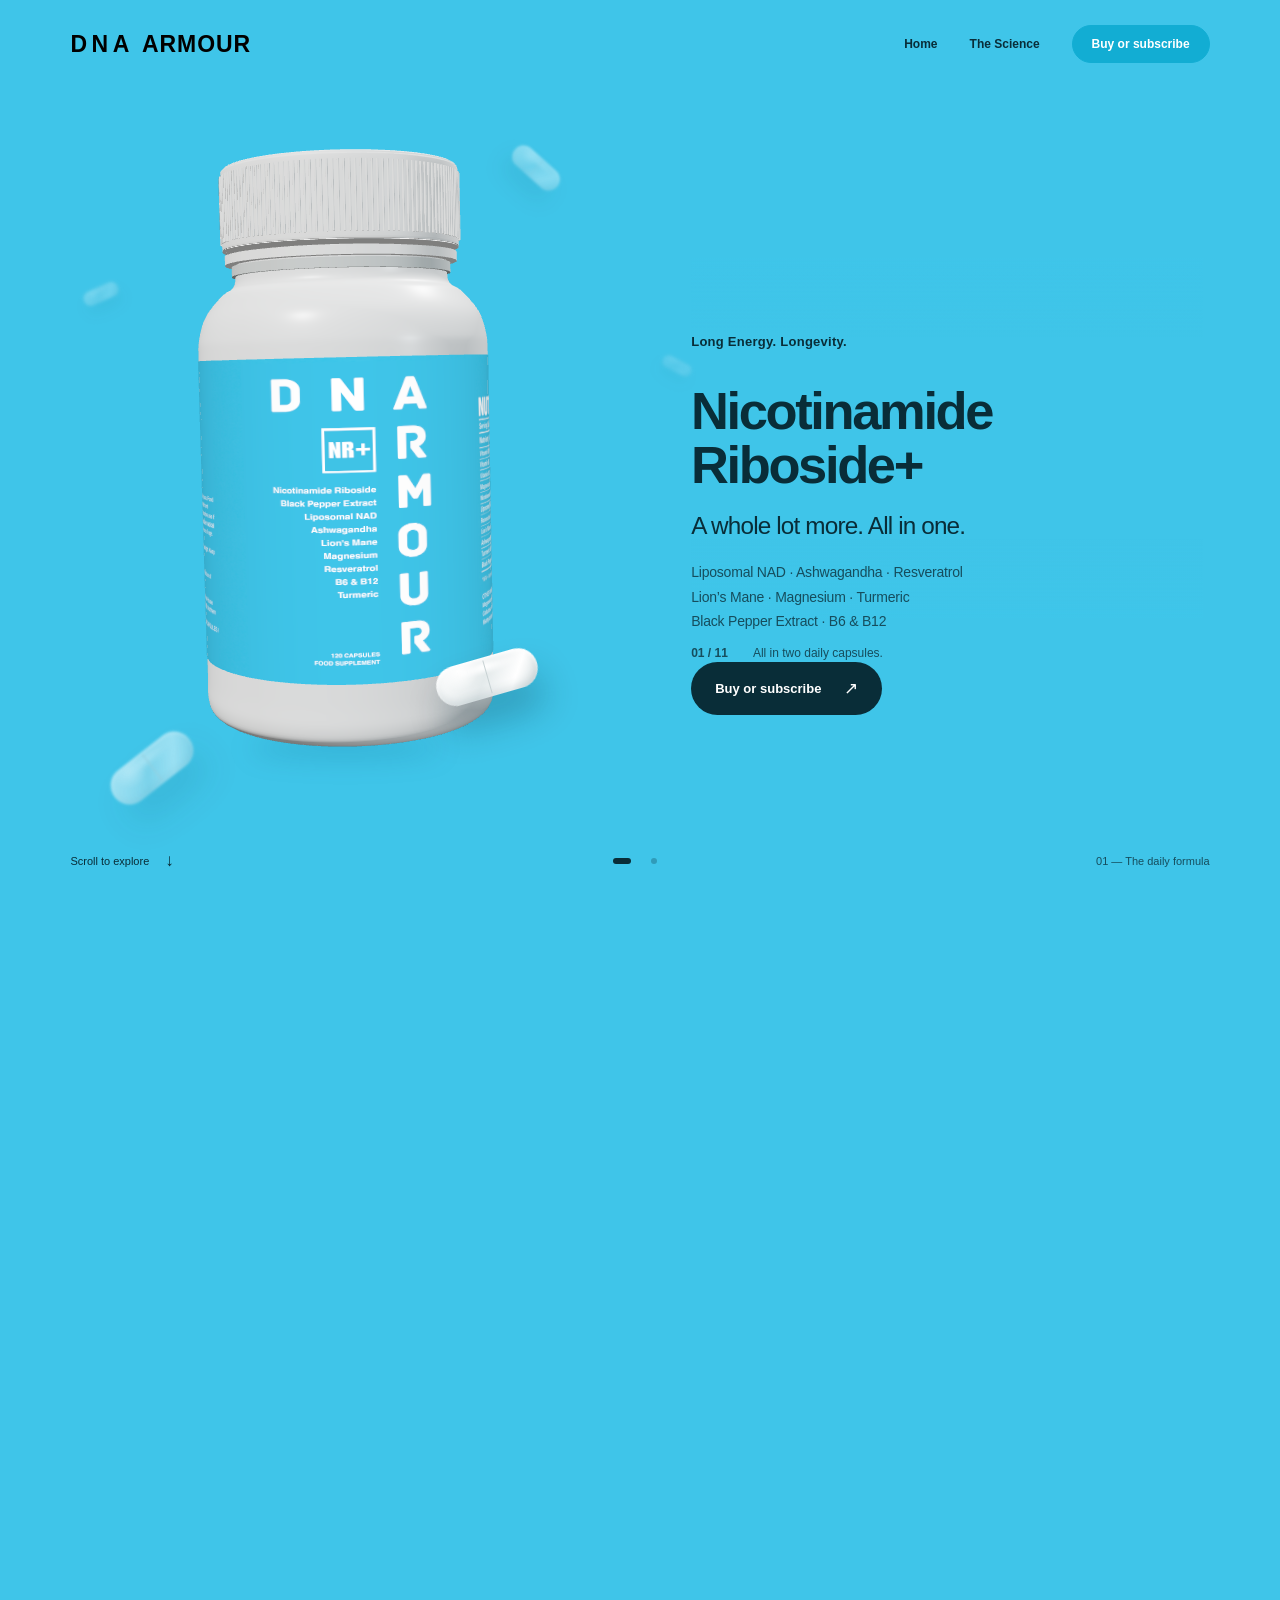
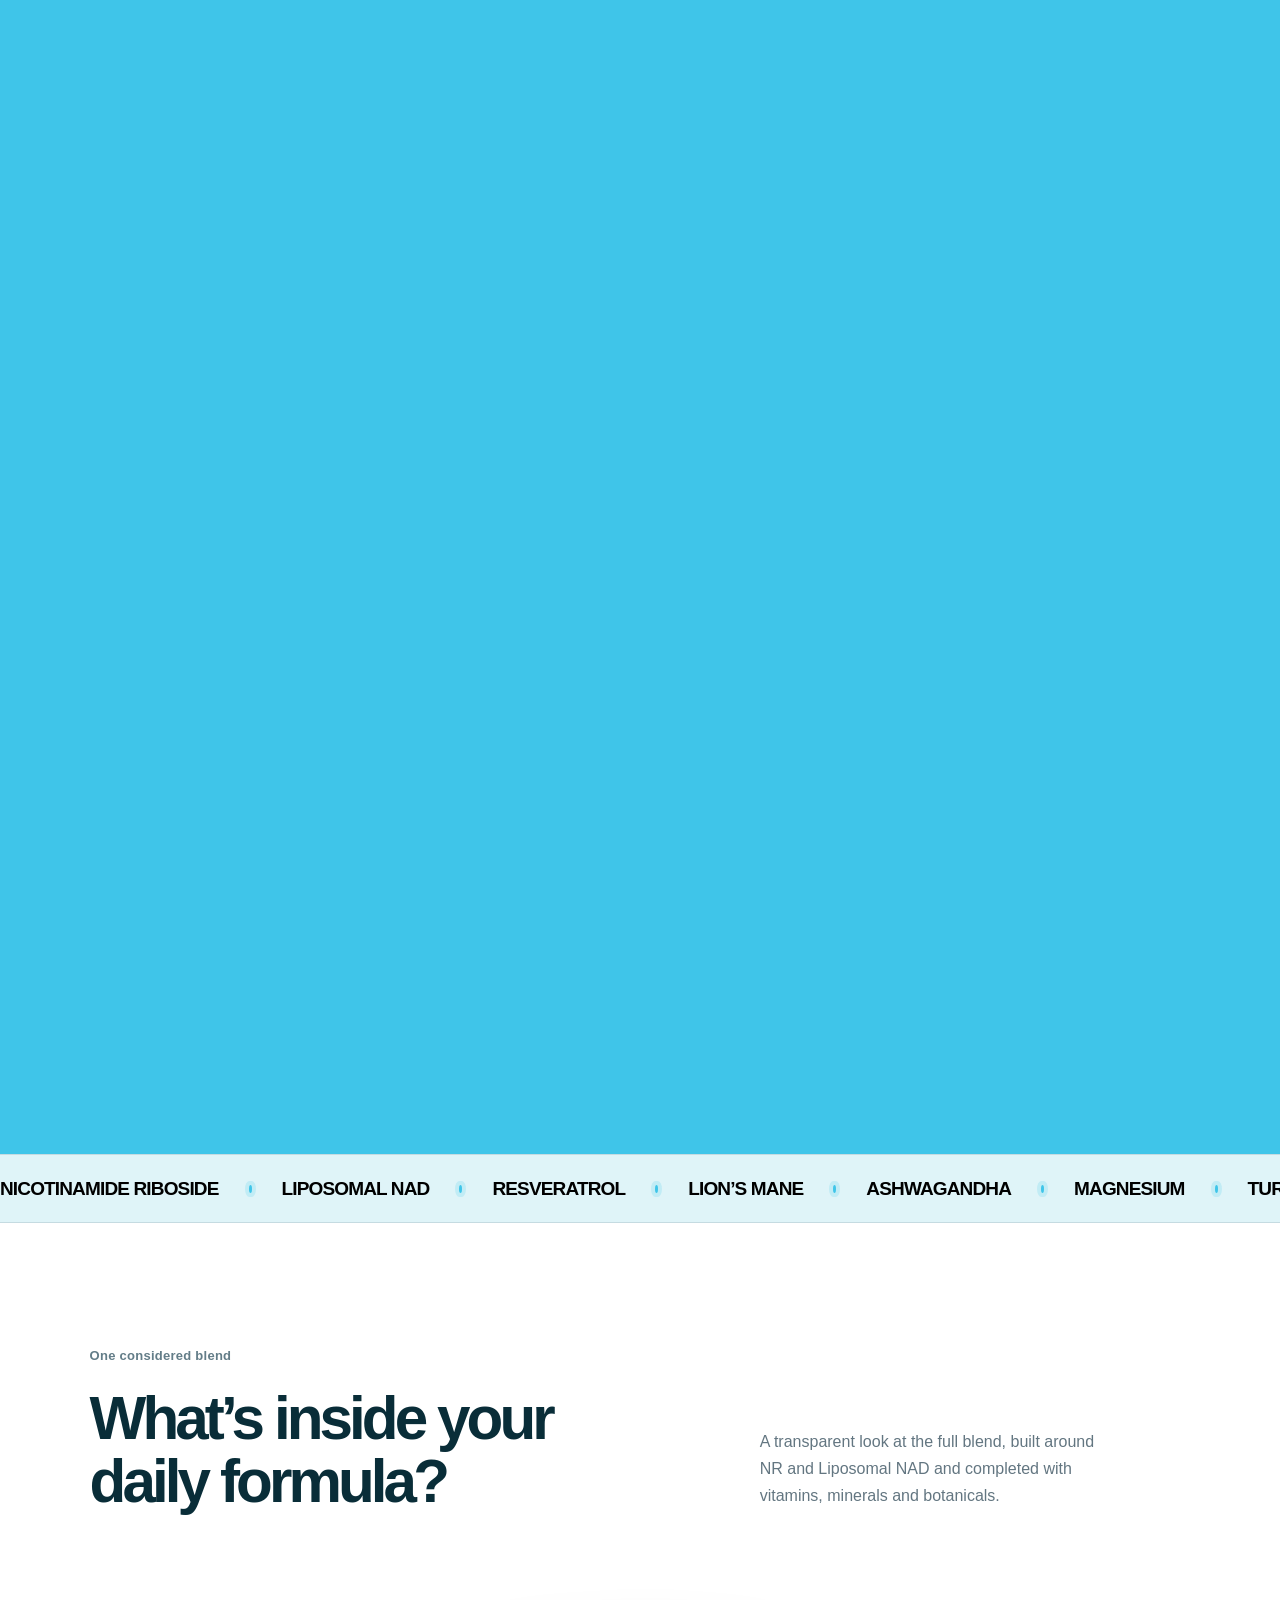
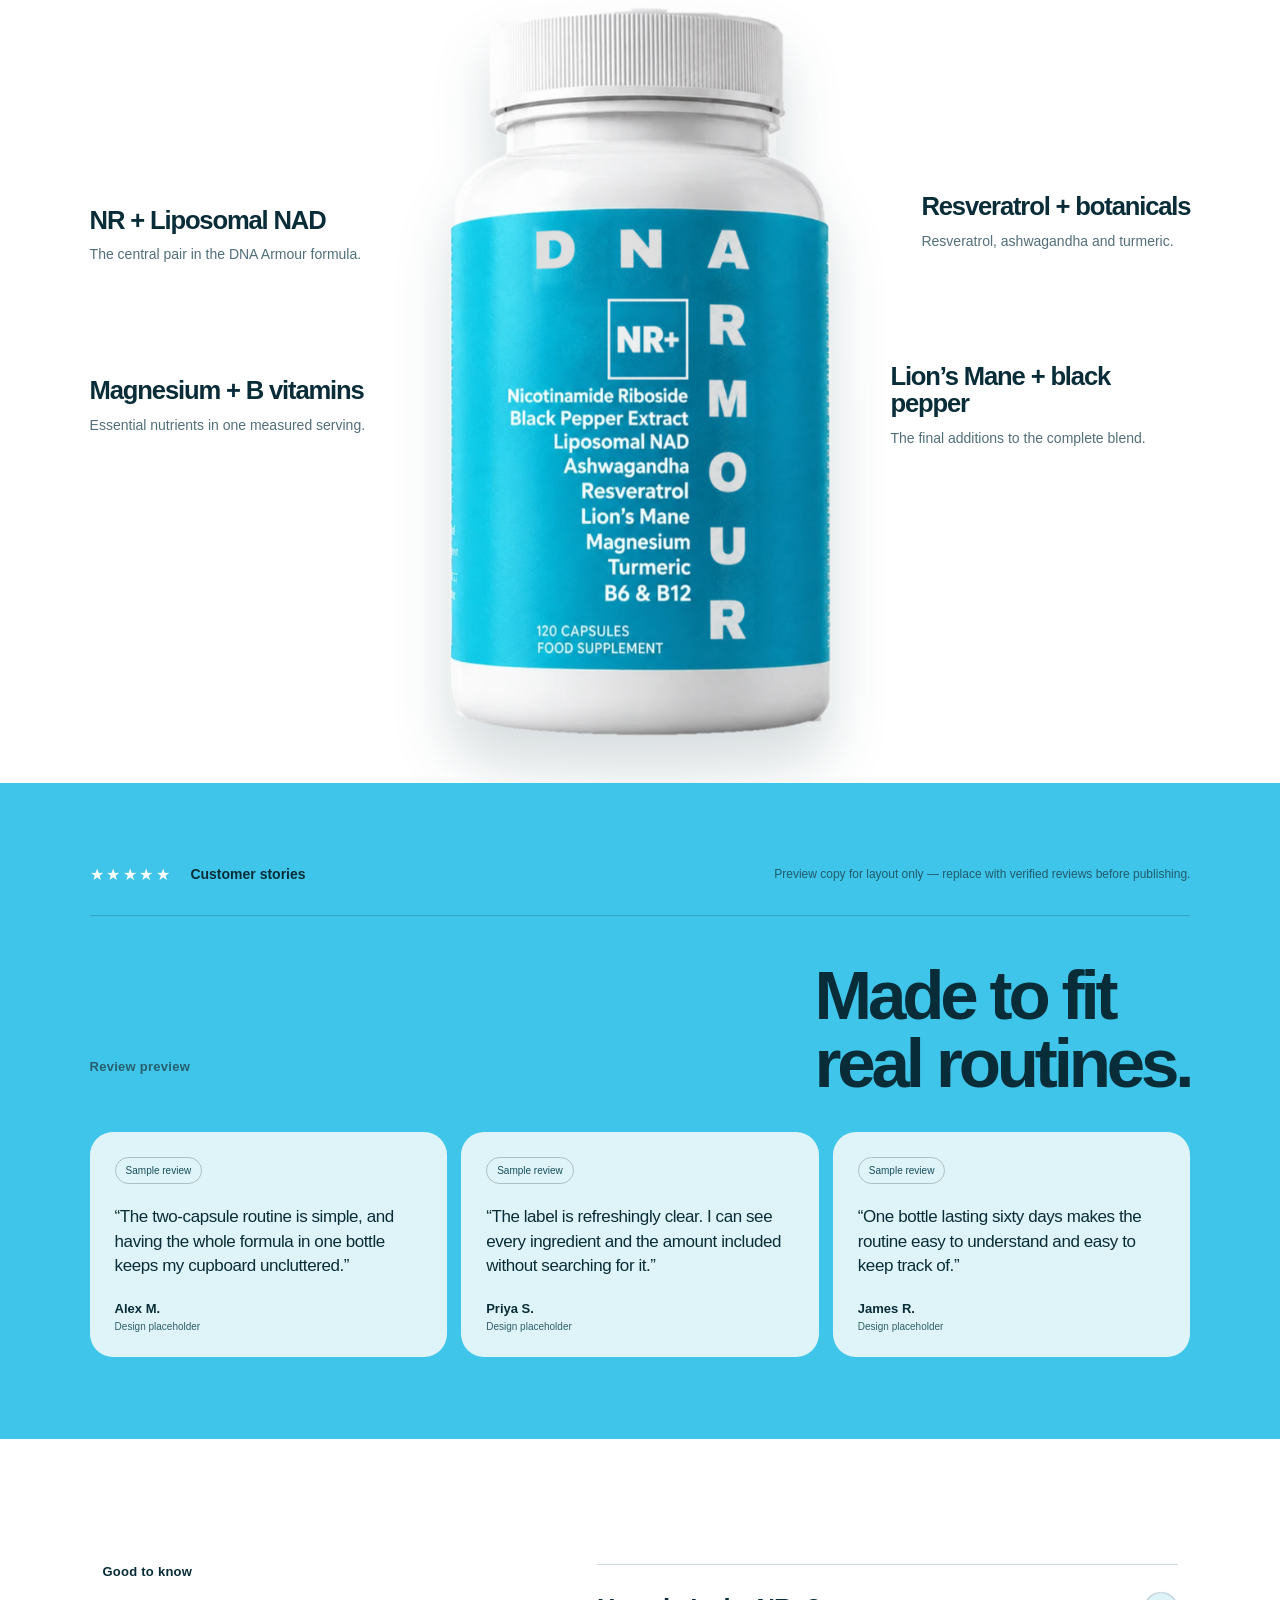
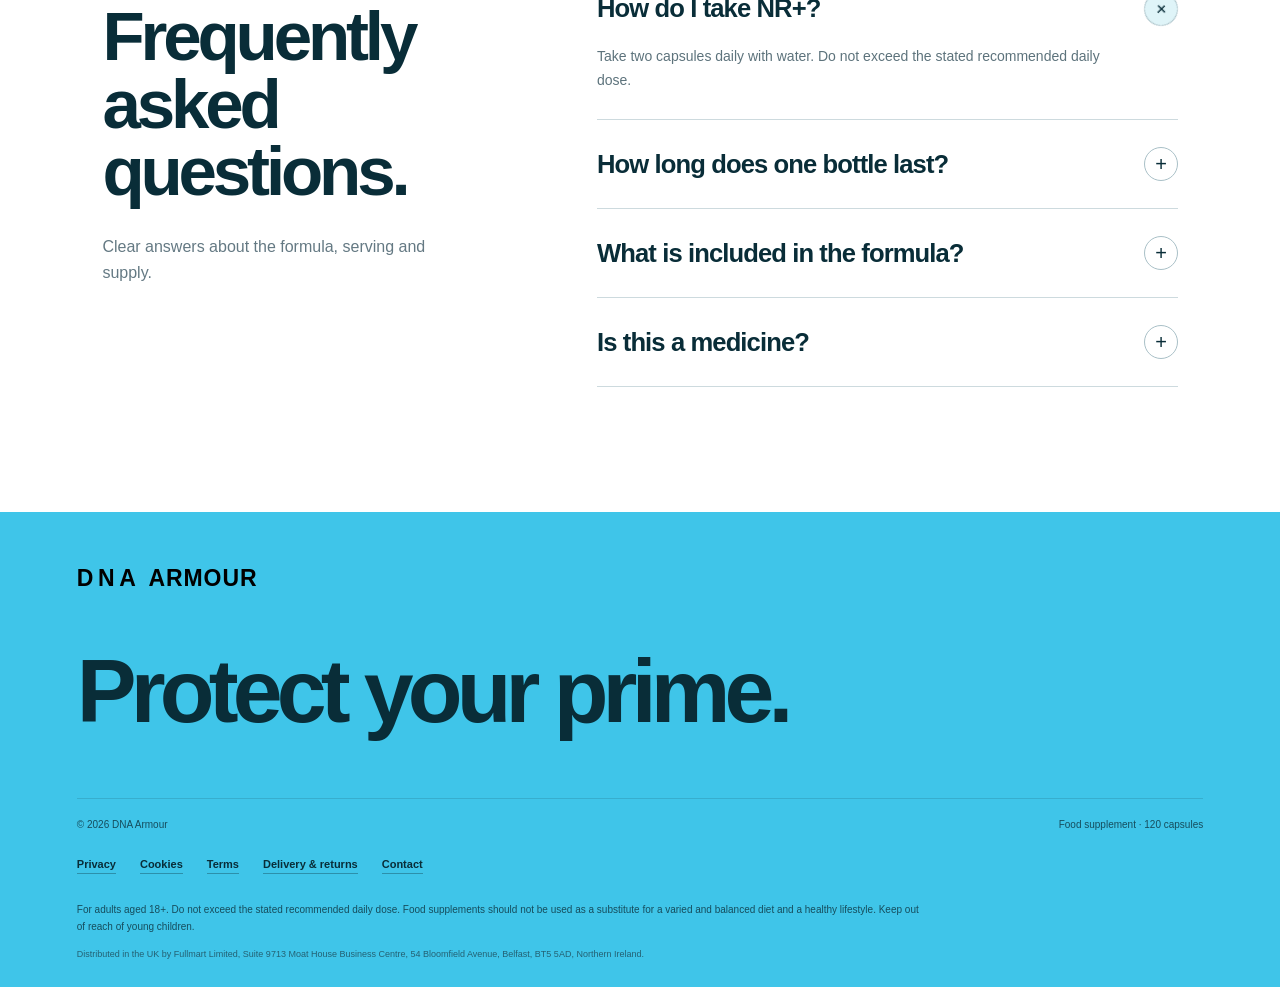
==== commit ad18ff11: "Make the formula section background white Co-Authored-By: Claude Opus 5.5 <noreply@anthropic.com>" ====
--- a/index.html
+++ b/index.html
@@ -16,8 +16,8 @@
   <meta name="twitter:card" content="summary_large_image">
   <meta name="twitter:image" content="https://dnaarmour.com/assets/dna-armour-listing.png">
   <link rel="icon" href="assets/favicon.png" sizes="192x192" type="image/png">
-  <link rel="stylesheet" href="styles.css?v=2">
-  <script src="script.js?v=2" type="module"></script>
+  <link rel="stylesheet" href="styles.css?v=3">
+  <script src="script.js?v=3" type="module"></script>
 <script>window.va=window.va||function(){(window.vaq=window.vaq||[]).push(arguments)};</script><script defer src="/_vercel/insights/script.js"></script></head>
 <body class="home-page">
   <a class="skip-link" href="#main">Skip to content</a>
--- a/styles.css
+++ b/styles.css
@@ -79,7 +79,7 @@
 @media(max-width:760px){.hero-foreground-capsule{left:55%;top:42%;width:72px;height:28px}}
 .header-wordmark .brand-dna,.header-wordmark .brand-armour,.home-header.on-story .header-wordmark .brand-armour{color:#000!important}
 .marquee{padding:0;overflow:hidden}.marquee-track{width:max-content;min-width:max-content;justify-content:flex-start;gap:30px;padding:22px 30px;will-change:transform}.marquee-track>*:nth-child(n){display:inline-block}.marquee-track i{flex:0 0 3px}
-.formula-showcase{width:100%;max-width:none;margin:0;background:#dff4f8}
+.formula-showcase{width:100%;max-width:none;margin:0;background:#fff}
 .trust-section{padding:72px 7% 82px;background:var(--cyan);color:var(--ink)}.trust-score{padding-bottom:22px;border-color:rgb(9 45 56 / .2)}.trust-score>span{color:#fff}.trust-score p{color:#225b6b}.trust-heading{padding:46px 0 34px}.trust-heading .eyebrow{color:#285f6e}.trust-grid article{min-height:225px;padding:25px;background:#dff4f8}.review-grid .review-quote{font-size:17px;line-height:1.45;color:var(--ink);margin:auto 0 22px}.review-author small{color:#315f6c}.review-grid article>span{color:#174e5e;border-color:rgb(9 45 56 / .25)}
 .science-page .science-card h3{font-size:clamp(27px,2.15vw,38px);overflow-wrap:anywhere;hyphens:auto}.science-page .science-card:nth-child(2) h3{font-size:32px;letter-spacing:-.05em}.science-nutrition{background:#fff;border-top:1px solid #dce6e9}.science-nutrition .ingredients-intro{top:130px}
 @media(max-width:760px){.marquee-track{gap:22px;padding:18px 22px}.marquee-track>*:nth-child(n){display:inline-block}.trust-section{padding:65px 22px}.trust-heading{padding:38px 0 28px}.trust-grid article{min-height:210px}.science-page .science-card:nth-child(2) h3{font-size:34px}.science-nutrition{padding-top:80px}}
